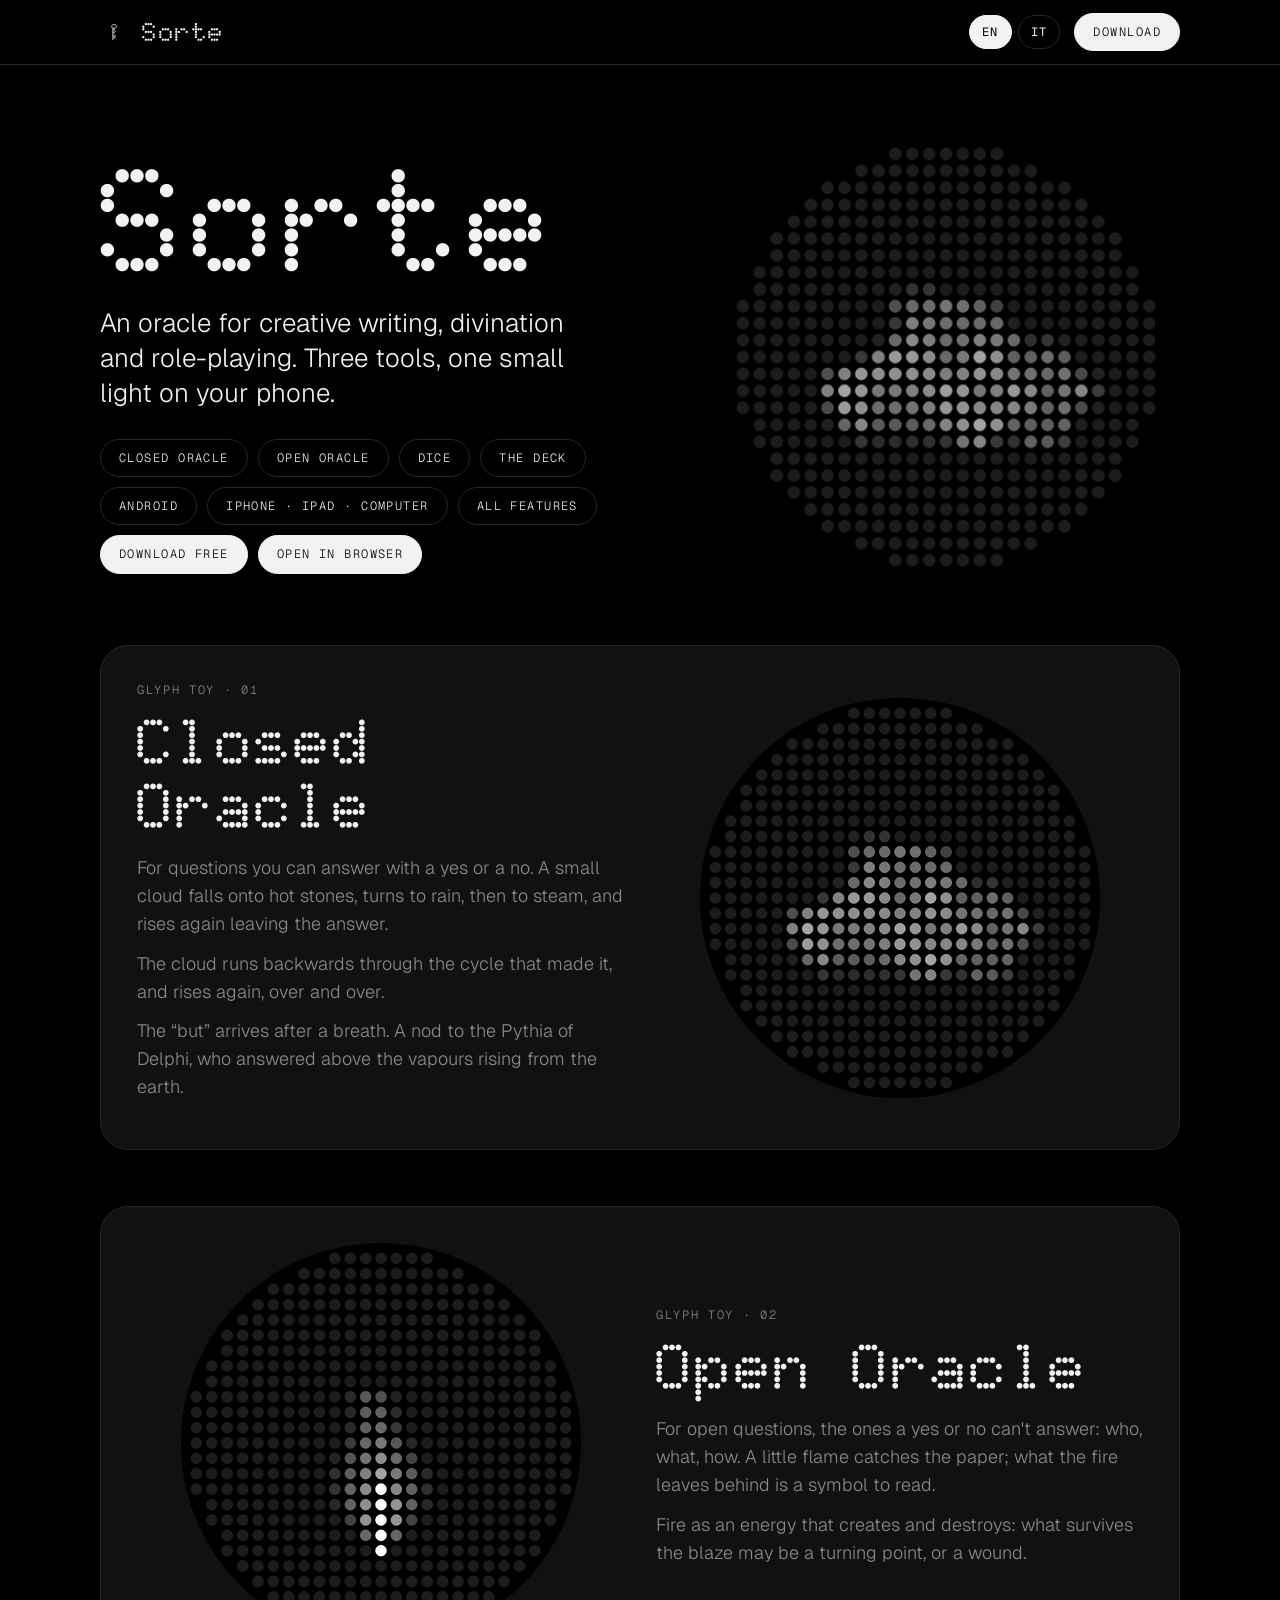
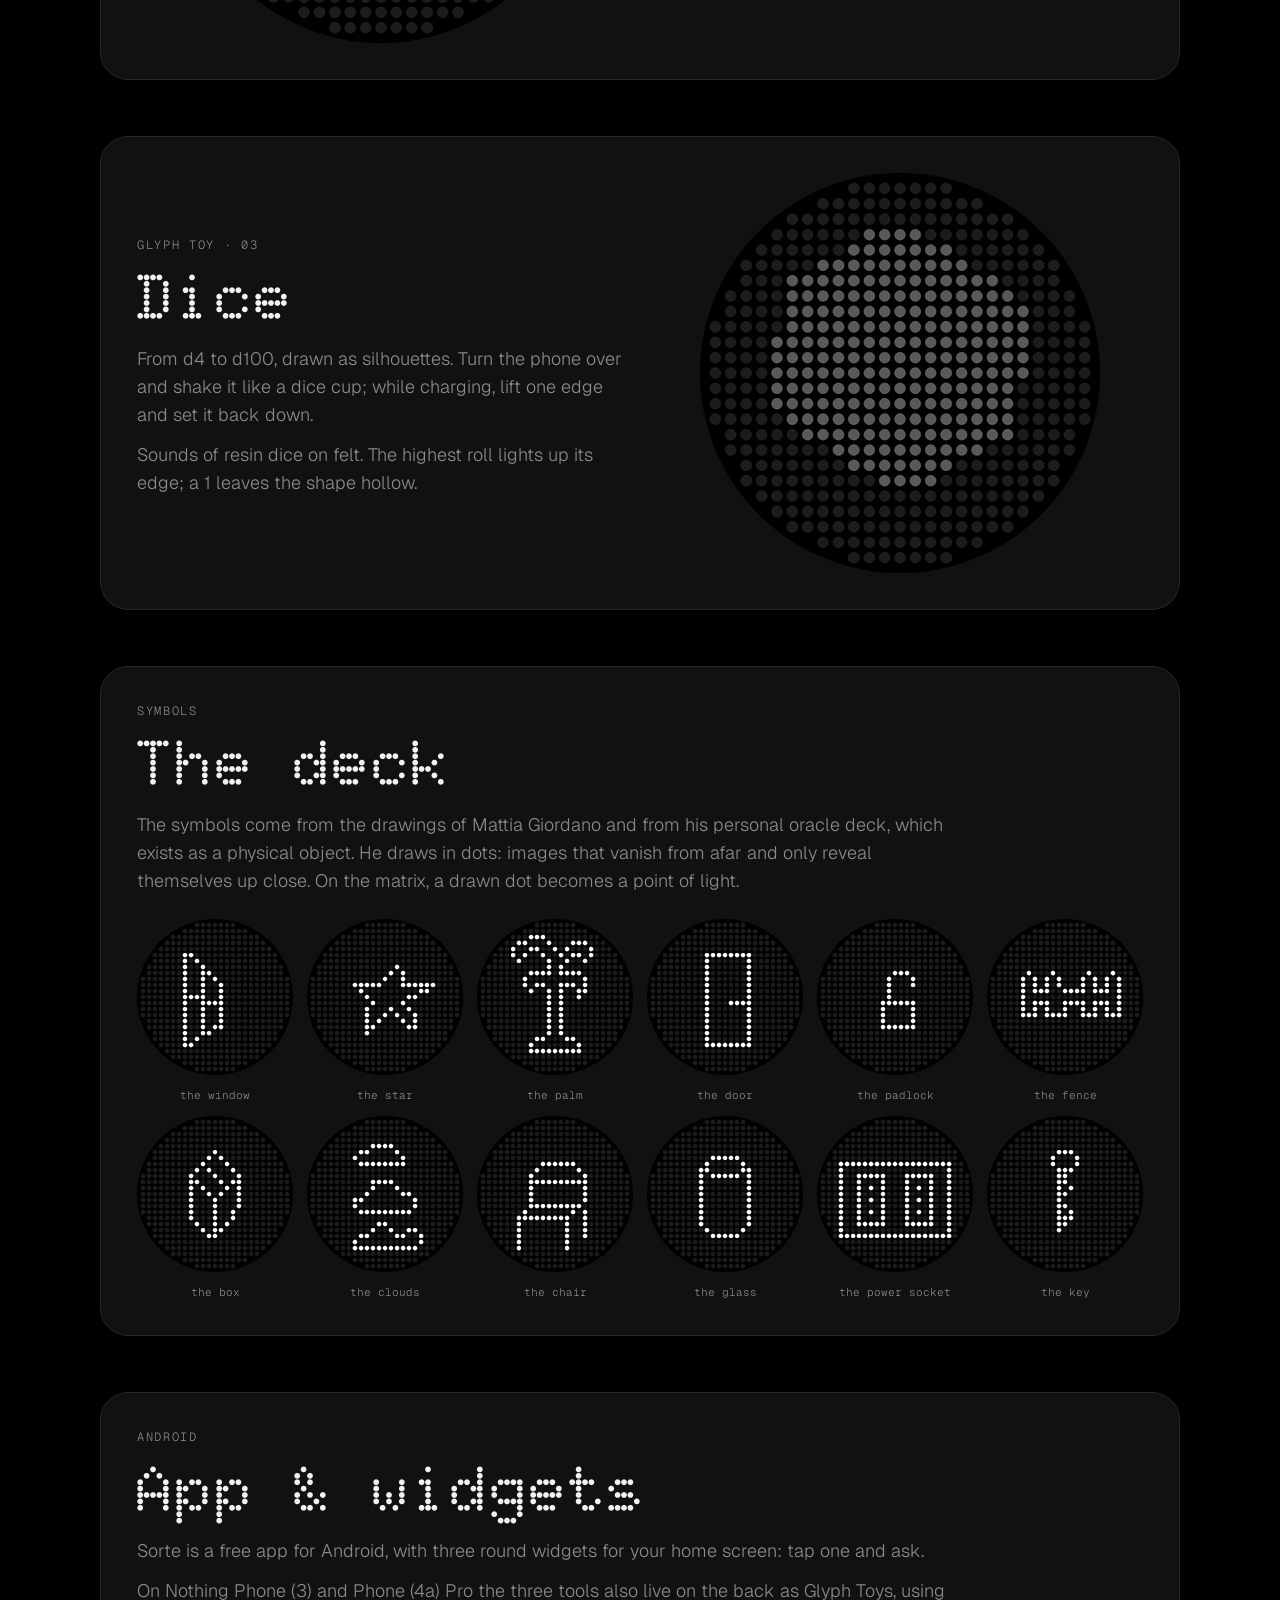
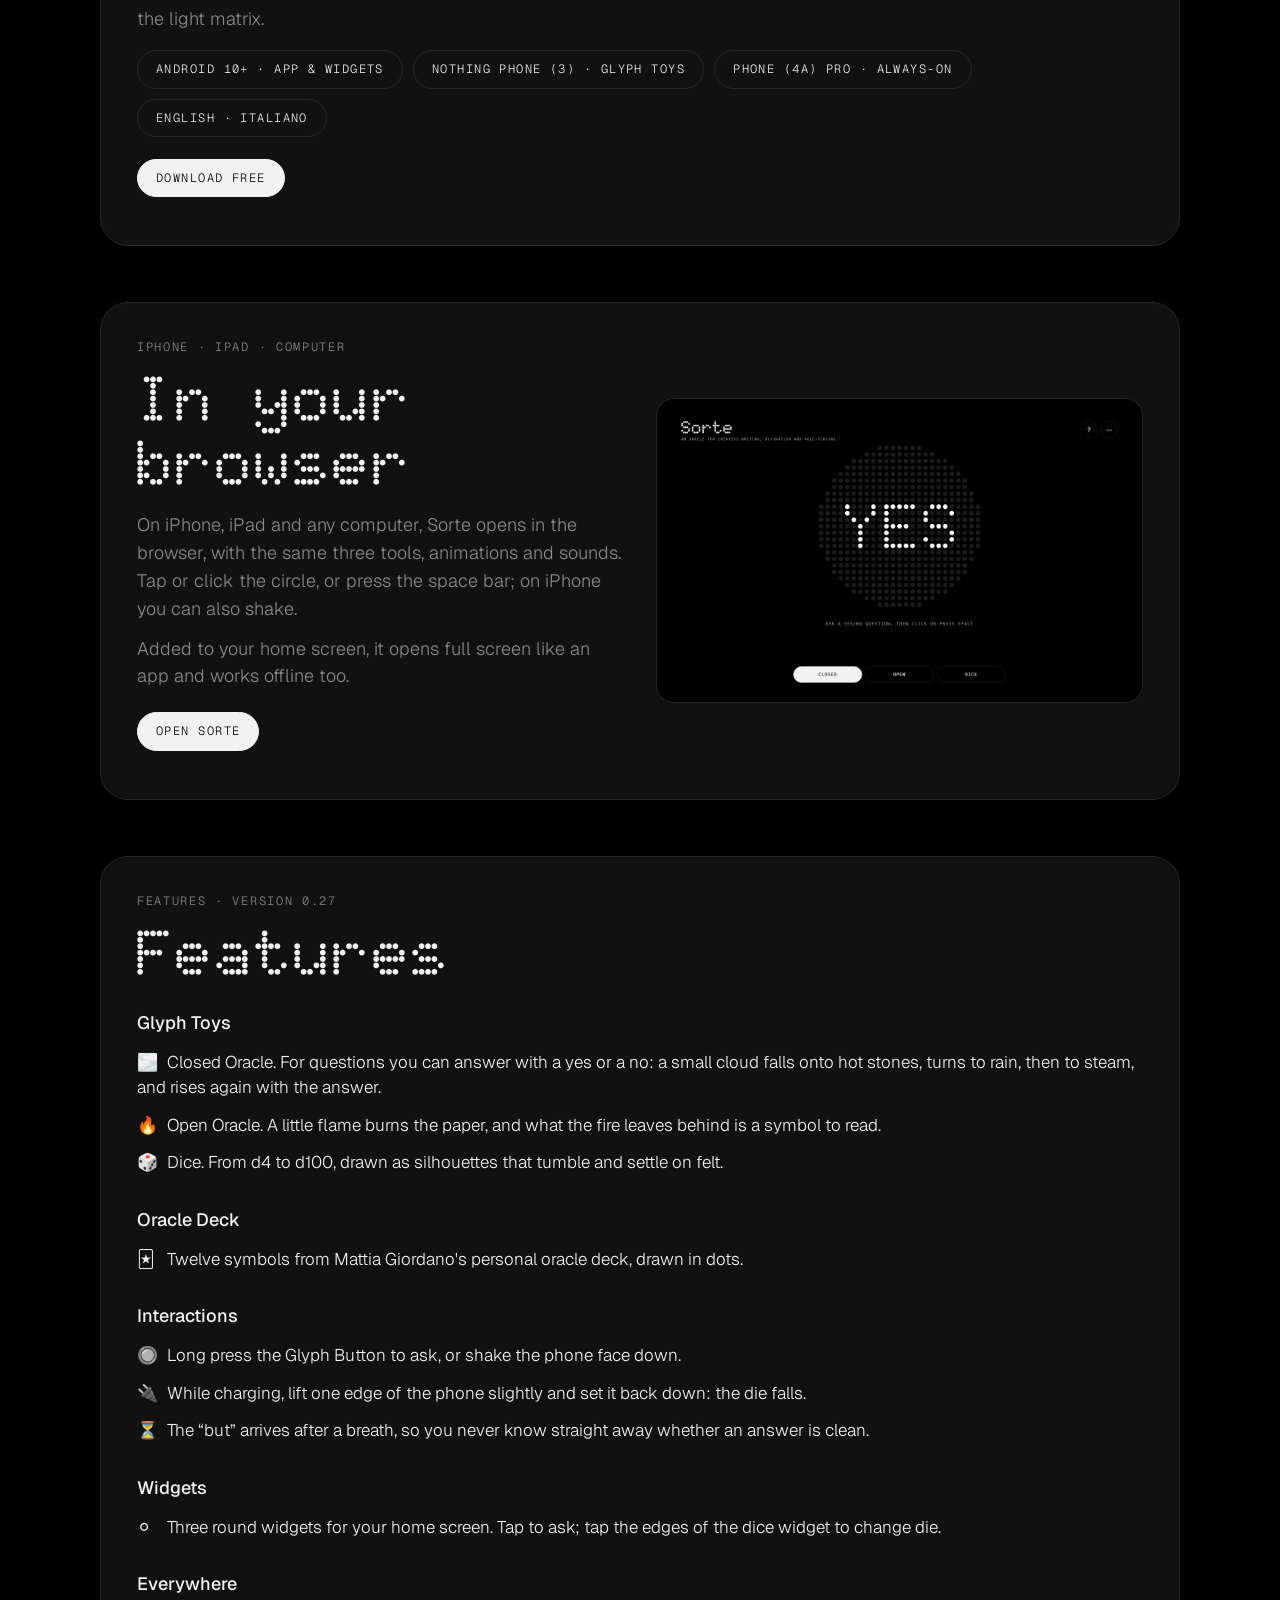
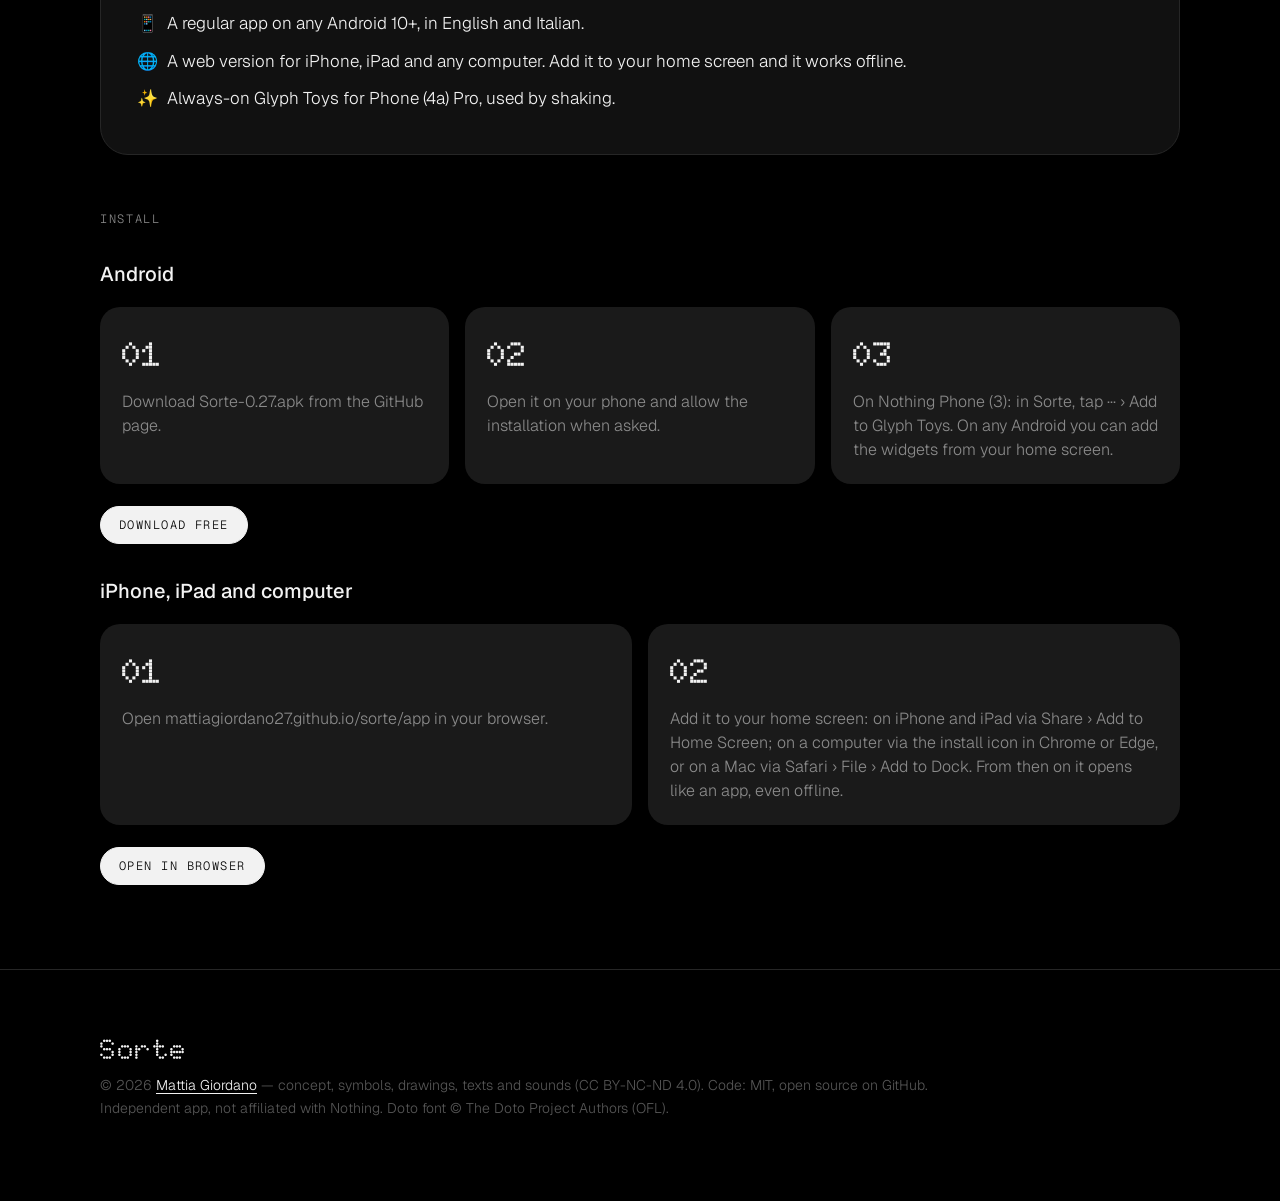
==== docs/index.html @ 6ab5060b "Landing senza titoletto di versione; link Instagram in fondo al README" ====
<!doctype html>
<html lang="en">
<head>
<meta charset="utf-8">
<meta name="viewport" content="width=device-width,initial-scale=1">
<title>Sorte — an oracle for creative writing, divination and role-playing</title>
<meta name="description" content="A closed oracle made of steam, an open oracle made of fire, and dice. Glyph Toys for Nothing Phone (3), an app for Android, and a web version for iPhone, iPad and any computer. By Mattia Giordano.">
<meta property="og:title" content="Sorte">
<meta property="og:description" content="An oracle for creative writing, divination and role-playing.">
<meta property="og:image" content="https://mattiagiordano27.github.io/sorte/media/og.png">
<meta property="og:image:width" content="1024">
<meta property="og:image:height" content="500">
<meta property="og:image:alt" content="Sorte, a dotted key: an oracle for creative writing, divination and role-playing">
<meta property="og:site_name" content="Sorte">
<meta property="og:url" content="https://mattiagiordano27.github.io/sorte/">
<meta property="og:type" content="website">
<meta name="twitter:card" content="summary_large_image">
<meta name="twitter:title" content="Sorte">
<meta name="twitter:description" content="An oracle for creative writing, divination and role-playing. Nothing Phone (3), Android, and the web.">
<meta name="twitter:image" content="https://mattiagiordano27.github.io/sorte/media/og.png">
<link rel="canonical" href="https://mattiagiordano27.github.io/sorte/">
<meta name="author" content="Mattia Giordano">
<meta name="keywords" content="Sorte, oracle, Nothing Phone 3, Glyph Toys, Glyph Matrix, divination, creative writing, solo role-playing, TTRPG, dice, web app, iPhone, Mattia Giordano, oracolo">
<link rel="icon" href="media/icon.png">
<script type="application/ld+json">{"@context": "https://schema.org", "@type": "SoftwareApplication", "name": "Sorte", "url": "https://mattiagiordano27.github.io/sorte/", "description": "An oracle for creative writing, divination and role-playing. Glyph Toys for Nothing Phone (3), an app for Android, and a web version for iPhone, iPad and any computer.", "applicationCategory": "GameApplication", "operatingSystem": "Android 10+, web browser", "inLanguage": ["en", "it"], "isAccessibleForFree": true, "offers": {"@type": "Offer", "price": "0", "priceCurrency": "EUR"}, "author": {"@type": "Person", "name": "Mattia Giordano"}, "image": "https://mattiagiordano27.github.io/sorte/media/og.png", "softwareVersion": "0.27", "downloadUrl": "https://github.com/mattiagiordano27/sorte/releases/latest", "installUrl": "https://mattiagiordano27.github.io/sorte/app/", "license": "https://opensource.org/licenses/MIT", "sameAs": ["https://github.com/mattiagiordano27/sorte", "https://mattiagiordano27.github.io/sorte/app/"]}</script>
<link rel="preconnect" href="https://fonts.googleapis.com">
<link rel="preconnect" href="https://fonts.gstatic.com" crossorigin>
<link href="https://fonts.googleapis.com/css2?family=Doto:ROND,wght@100,900&family=Geist:wght@300;400;500&family=Geist+Mono:wght@400&display=swap" rel="stylesheet">
<style>
  :root{
    --bg:#000; --card:#111; --card-2:#1a1a1a; --line:#262626;
    --text:#f2f2f2; --muted:#8a8a8a; --dim:#555;
    --radius:28px;
  }
  *{box-sizing:border-box}
  html{scroll-behavior:smooth}
  body{margin:0;background:var(--bg);color:var(--text);font-family:"Geist",system-ui,sans-serif;font-weight:300;
       -webkit-font-smoothing:antialiased}
  a{color:inherit}
  .wrap{max-width:1120px;margin:0 auto;padding:0 20px}
  .dot{font-family:"Doto",monospace;font-weight:900;font-variation-settings:"ROND" 100;letter-spacing:.02em}
  .mono{font-family:"Geist Mono",ui-monospace,monospace;font-size:12px;letter-spacing:.14em;text-transform:uppercase;color:var(--muted)}

  /* barra in alto */
  header{position:sticky;top:0;z-index:10;background:rgba(0,0,0,.82);backdrop-filter:blur(14px);border-bottom:1px solid var(--line)}
  header .wrap{display:flex;align-items:center;gap:14px;height:64px}
  header img{width:28px;height:28px;border-radius:50%}
  header .brand{font-size:26px;flex:1}
  .pill{display:inline-flex;align-items:center;gap:8px;border:1px solid var(--line);border-radius:999px;padding:10px 18px;max-width:100%;text-align:left;line-height:1.35;
        font-family:"Geist Mono",monospace;font-size:12px;letter-spacing:.12em;text-transform:uppercase;text-decoration:none;
        color:var(--text);background:transparent;cursor:pointer;white-space:nowrap;transition:border-color .2s,background .2s}
  .pill:hover{border-color:var(--muted)}
  .pill.solid{background:var(--text);color:#000;border-color:var(--text)}
  .lang{display:flex;gap:6px}
  .lang .pill{padding:8px 12px}
  .lang .pill.on{background:var(--text);color:#000;border-color:var(--text)}

  /* apertura */
  .hero{padding:72px 0 40px;display:grid;grid-template-columns:1.1fr .9fr;gap:40px;align-items:center}
  .hero h1{font-size:clamp(72px,13vw,148px);line-height:.9;margin:14px 0 18px}
  .hero p.lead{font-size:clamp(20px,2.4vw,26px);line-height:1.35;color:var(--text);margin:0 0 28px;max-width:30ch}
  .hero .matrix{width:100%;max-width:440px;justify-self:center;border-radius:50%}
  .pills{display:flex;flex-wrap:wrap;gap:10px}

  /* schede delle funzioni */
  section{padding:28px 0}
  .card{background:var(--card);border:1px solid var(--line);border-radius:var(--radius);padding:36px;
        display:grid;grid-template-columns:1fr 1fr;gap:32px;align-items:center}
  .card + .card{margin-top:16px}
  .card h2{font-size:clamp(40px,5.6vw,64px);line-height:1;margin:12px 0 16px}
  .card p{font-size:18px;line-height:1.55;color:var(--muted);margin:0 0 12px;max-width:44ch}
  .card img.shot{width:100%;border-radius:18px;border:1px solid var(--line);justify-self:center}
  .card img.anim{width:100%;max-width:400px;border-radius:50%;justify-self:center}
  .card.flip > :first-child{order:2}

  /* il mazzo */
  .deck{display:grid;grid-template-columns:repeat(6,1fr);gap:14px;margin-top:24px}
  .deck figure{margin:0;text-align:center}
  .deck img{width:100%;border-radius:50%}
  .deck figcaption{font-family:"Geist Mono",monospace;font-size:11px;color:var(--muted);margin-top:8px}

  /* novità */
  .news h3{font-weight:500;font-size:18px;margin:26px 0 10px}
  .news ul{list-style:none;padding:0;margin:0}
  .news li{font-size:17px;line-height:1.5;padding:6px 0;color:var(--text)}
  .news li span{display:inline-block;width:30px}

  /* installazione */
  #install h3.group{font-size:20px;font-weight:500;margin:34px 0 0;color:var(--text)}
  .steps{counter-reset:s;display:grid;grid-template-columns:repeat(3,1fr);gap:16px;margin-top:20px}
  .steps.two{grid-template-columns:repeat(2,1fr)}
  .steps div{background:var(--card-2);border-radius:20px;padding:22px;font-size:16px;line-height:1.5;color:var(--muted)}
  .steps div::before{counter-increment:s;content:counter(s,decimal-leading-zero);display:block;font-family:"Doto",monospace;
                     font-weight:900;font-size:34px;color:var(--text);margin-bottom:10px}

  footer a.ig{color:var(--text);text-decoration:underline;text-underline-offset:3px}
  footer{padding:56px 0 80px;color:var(--dim);font-size:14px;line-height:1.7;border-top:1px solid var(--line);margin-top:40px}

  @media (max-width:820px){
    .hero{grid-template-columns:1fr;padding-top:40px}
    .hero .matrix{max-width:320px;order:-1}
    .card{grid-template-columns:1fr;padding:26px}
    .card.flip > :first-child{order:0}
    .deck{grid-template-columns:repeat(3,1fr)}
    .steps,.steps.two{grid-template-columns:1fr}
    header .dl{display:none}
    .pill{letter-spacing:.06em;padding:10px 14px}
  }
</style>
</head>
<body>

<header>
  <div class="wrap">
    <img src="media/icon.png" alt="">
    <span class="brand dot">Sorte</span>
    <div class="lang"><button class="pill on" data-lang="en">EN</button><button class="pill" data-lang="it">IT</button></div>
    <a class="pill solid dl" href="https://github.com/mattiagiordano27/sorte/releases/latest" data-en="Download" data-it="Scarica">Download</a>
  </div>
</header>

<main class="wrap">

  <div class="hero">
    <div>
      <h1 class="dot">Sorte</h1>
      <p class="lead" data-en="An oracle for creative writing, divination and role-playing. Three tools, one small light on your phone."
         data-it="Un oracolo per scrittura creativa, divinazione e gioco di ruolo. Tre strumenti, una piccola luce sul telefono.">
        An oracle for creative writing, divination and role-playing. Three tools, one small light on your phone.</p>
      <div class="pills">
        <a class="pill" href="#closed" data-en="Closed Oracle" data-it="Oracolo chiuso">Closed Oracle</a>
        <a class="pill" href="#open" data-en="Open Oracle" data-it="Oracolo aperto">Open Oracle</a>
        <a class="pill" href="#dice" data-en="Dice" data-it="Dadi">Dice</a>
        <a class="pill" href="#deck" data-en="The deck" data-it="Il mazzo">The deck</a>
        <a class="pill" href="#widgets" data-en="Android" data-it="Android">Android</a>
        <a class="pill" href="#web" data-en="iPhone · iPad · computer" data-it="iPhone · iPad · computer">iPhone · iPad · computer</a>
        <a class="pill" href="#features" data-en="All features" data-it="Tutte le funzioni">All features</a>
        <a class="pill solid" href="https://github.com/mattiagiordano27/sorte/releases/latest" data-en="Download free" data-it="Scarica gratis">Download free</a>
        <a class="pill solid" href="https://mattiagiordano27.github.io/sorte/app/" data-en="Open in browser" data-it="Apri nel browser">Open in browser</a>
      </div>
    </div>
    <img class="matrix" src="media/closed_en.gif?v=2" data-gif="closed" alt="The Closed Oracle on the Glyph Matrix">
  </div>

  <section id="closed">
    <div class="card">
      <div>
        <div class="mono">Glyph Toy · 01</div>
        <h2 class="dot" data-en="Closed Oracle" data-it="Oracolo chiuso">Closed Oracle</h2>
        <p data-en="For questions you can answer with a yes or a no. A small cloud falls onto hot stones, turns to rain, then to steam, and rises again leaving the answer."
           data-it="Per le domande a cui si risponde sì o no. Una piccola nuvola cade sulle pietre calde, si fa pioggia, poi vapore, e risale lasciando la risposta.">
          For questions you can answer with a yes or a no. A small cloud falls onto hot stones, turns to rain, then to steam, and rises again leaving the answer.</p>
        <p data-en="The cloud runs backwards through the cycle that made it, and rises again, over and over."
           data-it="La nuvola ripercorre al contrario il ciclo che l'ha formata, e torna a salire, ciclicamente.">
          The cloud runs backwards through the cycle that made it, and rises again, over and over.</p>
        <p data-en="The “but” arrives after a breath. A nod to the Pythia of Delphi, who answered above the vapours rising from the earth."
           data-it="Il «ma» arriva dopo un respiro. Un omaggio alla Pizia di Delfi, che rispondeva sopra i vapori che salivano dalla terra.">
          The “but” arrives after a breath. A nod to the Pythia of Delphi, who answered above the vapours rising from the earth.</p>
      </div>
      <img class="anim" src="media/closed_en.gif?v=2" data-gif="closed" alt="">
    </div>
  </section>

  <section id="open">
    <div class="card flip">
      <div>
        <div class="mono">Glyph Toy · 02</div>
        <h2 class="dot" data-en="Open Oracle" data-it="Oracolo aperto">Open Oracle</h2>
        <p data-en="For open questions, the ones a yes or no can't answer: who, what, how. A little flame catches the paper; what the fire leaves behind is a symbol to read."
           data-it="Per le domande aperte, quelle a cui non basta un sì o un no: chi, cosa, come. Una fiammella brucia la carta; quello che il fuoco lascia è un simbolo da leggere.">
          For open questions, the ones a yes or no can't answer: who, what, how. A little flame catches the paper; what the fire leaves behind is a symbol to read.</p>
        <p data-en="Fire as an energy that creates and destroys: what survives the blaze may be a turning point, or a wound."
           data-it="Il fuoco come energia che genera e distrugge: quello che resta dopo l'incendio può essere una svolta, o una ferita.">
          Fire as an energy that creates and destroys: what survives the blaze may be a turning point, or a wound.</p>
      </div>
      <img class="anim" src="media/open.gif?v=2" alt="">
    </div>
  </section>

  <section id="dice">
    <div class="card">
      <div>
        <div class="mono">Glyph Toy · 03</div>
        <h2 class="dot" data-en="Dice" data-it="Dadi">Dice</h2>
        <p data-en="From d4 to d100, drawn as silhouettes. Turn the phone over and shake it like a dice cup; while charging, lift one edge and set it back down."
           data-it="Dal d4 al d100, disegnati come sagome. Capovolgi il telefono e scuotilo come un bicchiere di dadi; in carica, sollevane un lato e riappoggialo.">
          From d4 to d100, drawn as silhouettes. Turn the phone over and shake it like a dice cup; while charging, lift one edge and set it back down.</p>
        <p data-en="Sounds of resin dice on felt. The highest roll lights up its edge; a 1 leaves the shape hollow."
           data-it="Il suono di dadi di resina sul feltro. Il massimo accende il contorno; l'1 lascia la sagoma vuota.">
          Sounds of resin dice on felt. The highest roll lights up its edge; a 1 leaves the shape hollow.</p>
      </div>
      <img class="anim" src="media/dice.gif?v=2" alt="">
    </div>
  </section>

  <section id="deck">
    <div class="card" style="display:block">
      <div class="mono" data-en="Symbols" data-it="Simboli">Symbols</div>
      <h2 class="dot" data-en="The deck" data-it="Il mazzo">The deck</h2>
      <p style="max-width:68ch" data-en="The symbols come from the drawings of Mattia Giordano and from his personal oracle deck, which exists as a physical object. He draws in dots: images that vanish from afar and only reveal themselves up close. On the matrix, a drawn dot becomes a point of light."
         data-it="I simboli vengono dai disegni di Mattia Giordano e dal suo mazzo oracolare personale, che esiste come oggetto fisico. Disegna a puntini: immagini che da lontano scompaiono e si rivelano solo da vicino. Sulla matrice, un punto disegnato diventa un punto acceso.">
        The symbols come from the drawings of Mattia Giordano and from his personal oracle deck, which exists as a physical object. He draws in dots: images that vanish from afar and only reveal themselves up close. On the matrix, a drawn dot becomes a point of light.</p>
      <div class="deck" id="deckgrid"></div>
    </div>
  </section>

  <section id="widgets">
    <div class="card" style="display:block">
      <div class="mono" data-en="Android" data-it="Android">Android</div>
      <h2 class="dot" data-en="App & widgets" data-it="App e widget">App &amp; widgets</h2>
      <p style="max-width:68ch" data-en="Sorte is a free app for Android, with three round widgets for your home screen: tap one and ask."
         data-it="Sorte è un'app gratuita per Android, con tre widget tondi per la schermata Home: ne tocchi uno e chiedi.">
        Sorte is a free app for Android, with three round widgets for your home screen: tap one and ask.</p>
      <p style="max-width:68ch" data-en="On Nothing Phone (3) and Phone (4a) Pro the three tools also live on the back as Glyph Toys, using the light matrix."
         data-it="Su Nothing Phone (3) e Phone (4a) Pro i tre strumenti vivono anche sul retro come Glyph Toys, sfruttando la matrice luminosa.">
        On Nothing Phone (3) and Phone (4a) Pro the three tools also live on the back as Glyph Toys, using the light matrix.</p>
      <div class="pills" style="margin-top:18px">
        <span class="pill" data-en="Android 10+ · app &amp; widgets" data-it="Android 10+ · app e widget">Android 10+ · app &amp; widgets</span>
        <span class="pill" data-en="Nothing Phone (3) · Glyph Toys" data-it="Nothing Phone (3) · Glyph Toys">Nothing Phone (3) · Glyph Toys</span>
        <span class="pill" data-en="Phone (4a) Pro · always-on" data-it="Phone (4a) Pro · always-on">Phone (4a) Pro · always-on</span>
        <span class="pill" data-en="English · Italiano" data-it="Italiano · English">English · Italiano</span>
      </div>
      <p style="margin-top:22px"><a class="pill solid" href="https://github.com/mattiagiordano27/sorte/releases/latest" data-en="Download free" data-it="Scarica gratis">Download free</a></p>
    </div>
  </section>

  <section id="web">
    <div class="card">
      <div>
        <div class="mono" data-en="iPhone · iPad · computer" data-it="iPhone · iPad · computer">iPhone · iPad · computer</div>
        <h2 class="dot" data-en="In your browser" data-it="Nel browser">In your browser</h2>
        <p data-en="On iPhone, iPad and any computer, Sorte opens in the browser, with the same three tools, animations and sounds. Tap or click the circle, or press the space bar; on iPhone you can also shake."
           data-it="Su iPhone, iPad e qualsiasi computer Sorte si apre nel browser, con gli stessi tre strumenti, le stesse animazioni e gli stessi suoni. Tocca o clicca il tondo, oppure premi la barra spaziatrice; su iPhone puoi anche scuotere.">
          On iPhone, iPad and any computer, Sorte opens in the browser, with the same three tools, animations and sounds. Tap or click the circle, or press the space bar; on iPhone you can also shake.</p>
        <p data-en="Added to your home screen, it opens full screen like an app and works offline too."
           data-it="Aggiunta alla schermata Home, si apre a tutto schermo come un'app e funziona anche offline.">
          Added to your home screen, it opens full screen like an app and works offline too.</p>
        <p style="margin-top:22px"><a class="pill solid" href="https://mattiagiordano27.github.io/sorte/app/" data-en="Open Sorte" data-it="Apri Sorte">Open Sorte</a></p>
      </div>
      <img class="shot" src="media/web.png" alt="Sorte in the browser on a computer" loading="lazy">
    </div>
  </section>
  <section class="news" id="features">
    <div class="card" style="display:block">
      <div class="mono" data-en="Features · Version 0.27" data-it="Funzioni · Versione 0.27">Features · Version 0.27</div>
      <h2 class="dot" data-en="Features" data-it="Funzioni">Features</h2>
      <div id="news-en">
        <h3>Glyph Toys</h3>
        <ul>
          <li><span>🌫️</span>Closed Oracle. For questions you can answer with a yes or a no: a small cloud falls onto hot stones, turns to rain, then to steam, and rises again with the answer.</li>
          <li><span>🔥</span>Open Oracle. A little flame burns the paper, and what the fire leaves behind is a symbol to read.</li>
          <li><span>🎲</span>Dice. From d4 to d100, drawn as silhouettes that tumble and settle on felt.</li>
        </ul>
        <h3>Oracle Deck</h3>
        <ul><li><span>🃏</span>Twelve symbols from Mattia Giordano's personal oracle deck, drawn in dots.</li></ul>
        <h3>Interactions</h3>
        <ul>
          <li><span>🔘</span>Long press the Glyph Button to ask, or shake the phone face down.</li>
          <li><span>🔌</span>While charging, lift one edge of the phone slightly and set it back down: the die falls.</li>
          <li><span>⏳</span>The “but” arrives after a breath, so you never know straight away whether an answer is clean.</li>
        </ul>
        <h3>Widgets</h3>
        <ul><li><span>⚪</span>Three round widgets for your home screen. Tap to ask; tap the edges of the dice widget to change die.</li></ul>
        <h3>Everywhere</h3>
        <ul>
          <li><span>📱</span>A regular app on any Android 10+, in English and Italian.</li>
          <li><span>🌐</span>A web version for iPhone, iPad and any computer. Add it to your home screen and it works offline.</li>
          <li><span>✨</span>Always-on Glyph Toys for Phone (4a) Pro, used by shaking.</li>
        </ul>
      </div>
      <div id="news-it" hidden>
        <h3>Glyph Toy</h3>
        <ul>
          <li><span>🌫️</span>Oracolo chiuso. Per le domande a cui si risponde sì o no: una piccola nuvola cade sulle pietre calde, si fa pioggia, poi vapore, e risale con la risposta.</li>
          <li><span>🔥</span>Oracolo aperto. Una fiammella brucia la carta, e quello che il fuoco lascia è un simbolo da leggere.</li>
          <li><span>🎲</span>Dadi. Dal d4 al d100, disegnati come sagome che rotolano e si posano sul feltro.</li>
        </ul>
        <h3>Il mazzo</h3>
        <ul><li><span>🃏</span>Dodici simboli dal mazzo oracolare personale di Mattia Giordano, disegnati a puntini.</li></ul>
        <h3>Interazioni</h3>
        <ul>
          <li><span>🔘</span>Pressione lunga sul Glyph Button per chiedere, oppure scuoti il telefono a faccia in giù.</li>
          <li><span>🔌</span>In carica, solleva leggermente un lato del telefono e riappoggialo: il dado cade.</li>
          <li><span>⏳</span>Il «ma» arriva dopo un respiro: non sai subito se la risposta è netta.</li>
        </ul>
        <h3>Widget</h3>
        <ul><li><span>⚪</span>Tre widget tondi per la schermata Home. Tocca e chiedi; nel widget dei dadi tocca i bordi per cambiare dado.</li></ul>
        <h3>Ovunque</h3>
        <ul>
          <li><span>📱</span>App per ogni Android 10+, in italiano e in inglese.</li>
          <li><span>🌐</span>Una versione web per iPhone, iPad e qualsiasi computer. Aggiungila alla schermata Home e funziona anche offline.</li>
          <li><span>✨</span>Glyph Toy always-on per Phone (4a) Pro, che si usano scuotendo.</li>
        </ul>
      </div>
    </div>
  </section>

  <section id="install">
    <div class="mono" data-en="Install" data-it="Installa">Install</div>
    <h3 class="group" data-en="Android" data-it="Android">Android</h3>
    <div class="steps">
      <div data-en="Download Sorte-0.27.apk from the GitHub page." data-it="Scarica Sorte-0.27.apk dalla pagina di GitHub.">Download Sorte-0.27.apk from the GitHub page.</div>
      <div data-en="Open it on your phone and allow the installation when asked." data-it="Aprilo sul telefono e consenti l'installazione quando te lo chiede.">Open it on your phone and allow the installation when asked.</div>
      <div data-en="On Nothing Phone (3): in Sorte, tap ··· › Add to Glyph Toys. On any Android you can add the widgets from your home screen." data-it="Su Nothing Phone (3): in Sorte tocca ··· › Aggiungi ai Glyph Toys. Su ogni Android puoi aggiungere i widget dalla schermata Home.">On Nothing Phone (3): in Sorte, tap ··· › Add to Glyph Toys. On any Android you can add the widgets from your home screen.</div>
    </div>
    <p style="margin-top:22px"><a class="pill solid" href="https://github.com/mattiagiordano27/sorte/releases/latest" data-en="Download free" data-it="Scarica gratis">Download free</a></p>
    <h3 class="group" data-en="iPhone, iPad and computer" data-it="iPhone, iPad e computer">iPhone, iPad and computer</h3>
    <div class="steps two">
      <div data-en="Open mattiagiordano27.github.io/sorte/app in your browser." data-it="Apri mattiagiordano27.github.io/sorte/app nel browser.">Open mattiagiordano27.github.io/sorte/app in your browser.</div>
      <div data-en="Add it to your home screen: on iPhone and iPad via Share › Add to Home Screen; on a computer via the install icon in Chrome or Edge, or on a Mac via Safari › File › Add to Dock. From then on it opens like an app, even offline." data-it="Aggiungila alla schermata Home: su iPhone e iPad da Condividi › Aggiungi alla schermata Home; sul computer dall'icona di installazione di Chrome o Edge, o su Mac da Safari › File › Aggiungi al Dock. Da lì si apre come un'app, anche offline.">Add it to your home screen: on iPhone and iPad via Share › Add to Home Screen; on a computer via the install icon in Chrome or Edge, or on a Mac via Safari › File › Add to Dock. From then on it opens like an app, even offline.</div>
    </div>
    <p style="margin-top:22px"><a class="pill solid" href="https://mattiagiordano27.github.io/sorte/app/" data-en="Open in browser" data-it="Apri nel browser">Open in browser</a></p>
  </section>

</main>

<footer>
  <div class="wrap">
    <div class="dot" style="font-size:28px;color:var(--text)">Sorte</div>
    <div>© 2026 <a class="ig" href="https://www.instagram.com/mattiogiordana/" target="_blank" rel="noopener">Mattia Giordano</a>
      <span data-en="— concept, symbols, drawings, texts and sounds (CC BY-NC-ND 4.0). Code: MIT, open source on GitHub."
            data-it="— ideazione, simboli, disegni, testi e suoni (CC BY-NC-ND 4.0). Codice: MIT, open source su GitHub.">— concept, symbols, drawings, texts and sounds (CC BY-NC-ND 4.0). Code: MIT, open source on GitHub.</span></div>
    <div data-en="Independent app, not affiliated with Nothing. Doto font © The Doto Project Authors (OFL)."
         data-it="App indipendente, non affiliata a Nothing. Font Doto © The Doto Project Authors (OFL).">
      Independent app, not affiliated with Nothing. Doto font © The Doto Project Authors (OFL).</div>
  </div>
</footer>

<script>
  // il mazzo: dodici carte
  const SYM=[["finestra","the window","la finestra"],["stella","the star","la stella"],["palma","the palm","la palma"],
    ["porta","the door","la porta"],["lucchetto","the padlock","il lucchetto"],["recinto","the fence","il recinto"],
    ["scatola","the box","la scatola"],["nuvole","the clouds","le nuvole"],["sedia","the chair","la sedia"],
    ["bicchiere","the glass","il bicchiere"],["presa_elettrica","the power socket","la presa elettrica"],["chiave","the key","la chiave"]];
  const grid=document.getElementById('deckgrid');
  SYM.forEach(([f,en,it])=>{ const fig=document.createElement('figure');
    fig.innerHTML=`<img src="media/sym_${f}.png?v=2" alt="${en}" loading="lazy"><figcaption data-en="${en}" data-it="${it}">${en}</figcaption>`;
    grid.appendChild(fig); });

  // lingua: inglese di serie, italiano col pulsante IT (ricordato su questo browser)
  function setLang(l){
    document.documentElement.lang=l;
    document.querySelectorAll('[data-en]').forEach(e=>{ e.textContent=e.dataset[l]; });
    document.querySelectorAll('[data-lang]').forEach(b=>b.classList.toggle('on',b.dataset.lang===l));
    document.getElementById('news-en').hidden=l!=='en'; document.getElementById('news-it').hidden=l!=='it';
    // le risposte sulla matrice nella lingua della pagina
    document.querySelectorAll('[data-gif]').forEach(i=>{ i.src='media/'+i.dataset.gif+'_'+l+'.gif?v=2'; });
    try{ localStorage.setItem('sorte-lang',l); }catch(e){}
  }
  document.querySelectorAll('[data-lang]').forEach(b=>b.onclick=()=>setLang(b.dataset.lang));
  let saved=null; try{ saved=localStorage.getItem('sorte-lang'); }catch(e){}
  setLang(saved || 'en');                       // inglese di serie
</script>
</body>
</html>
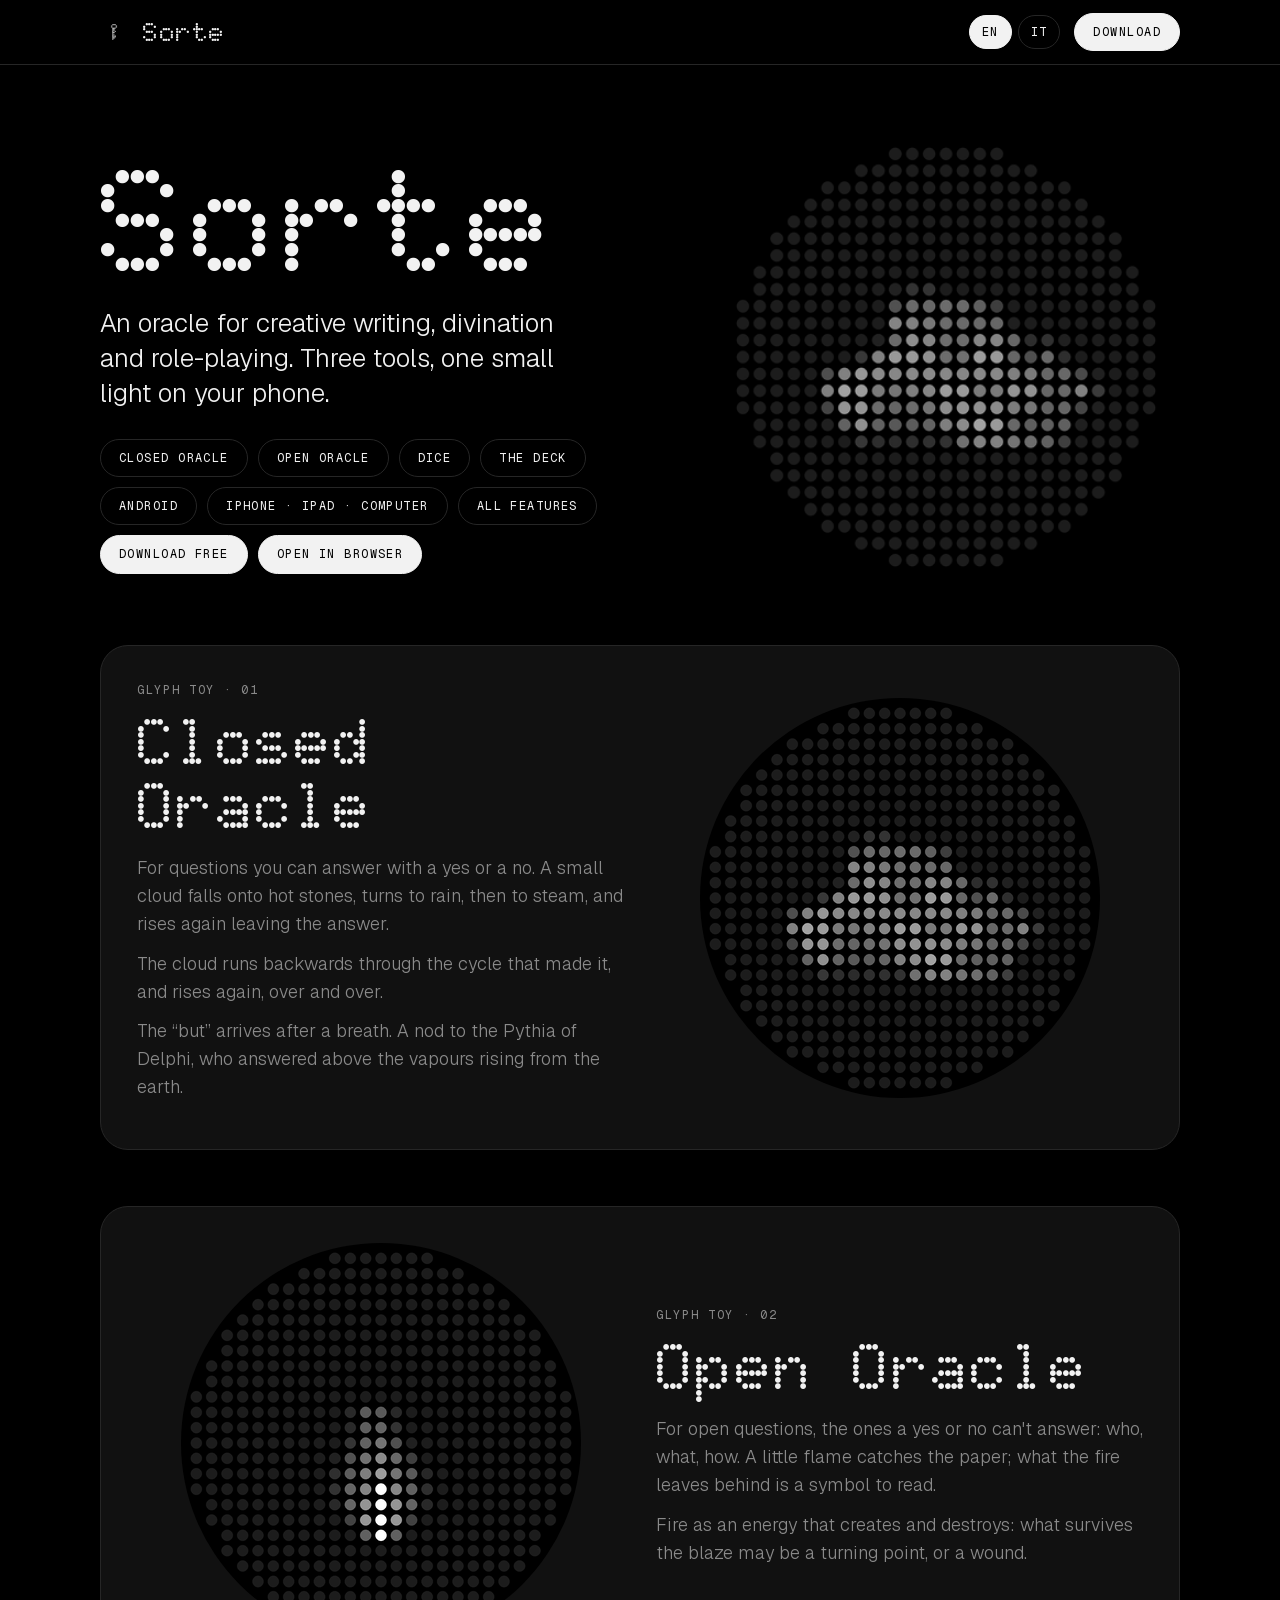
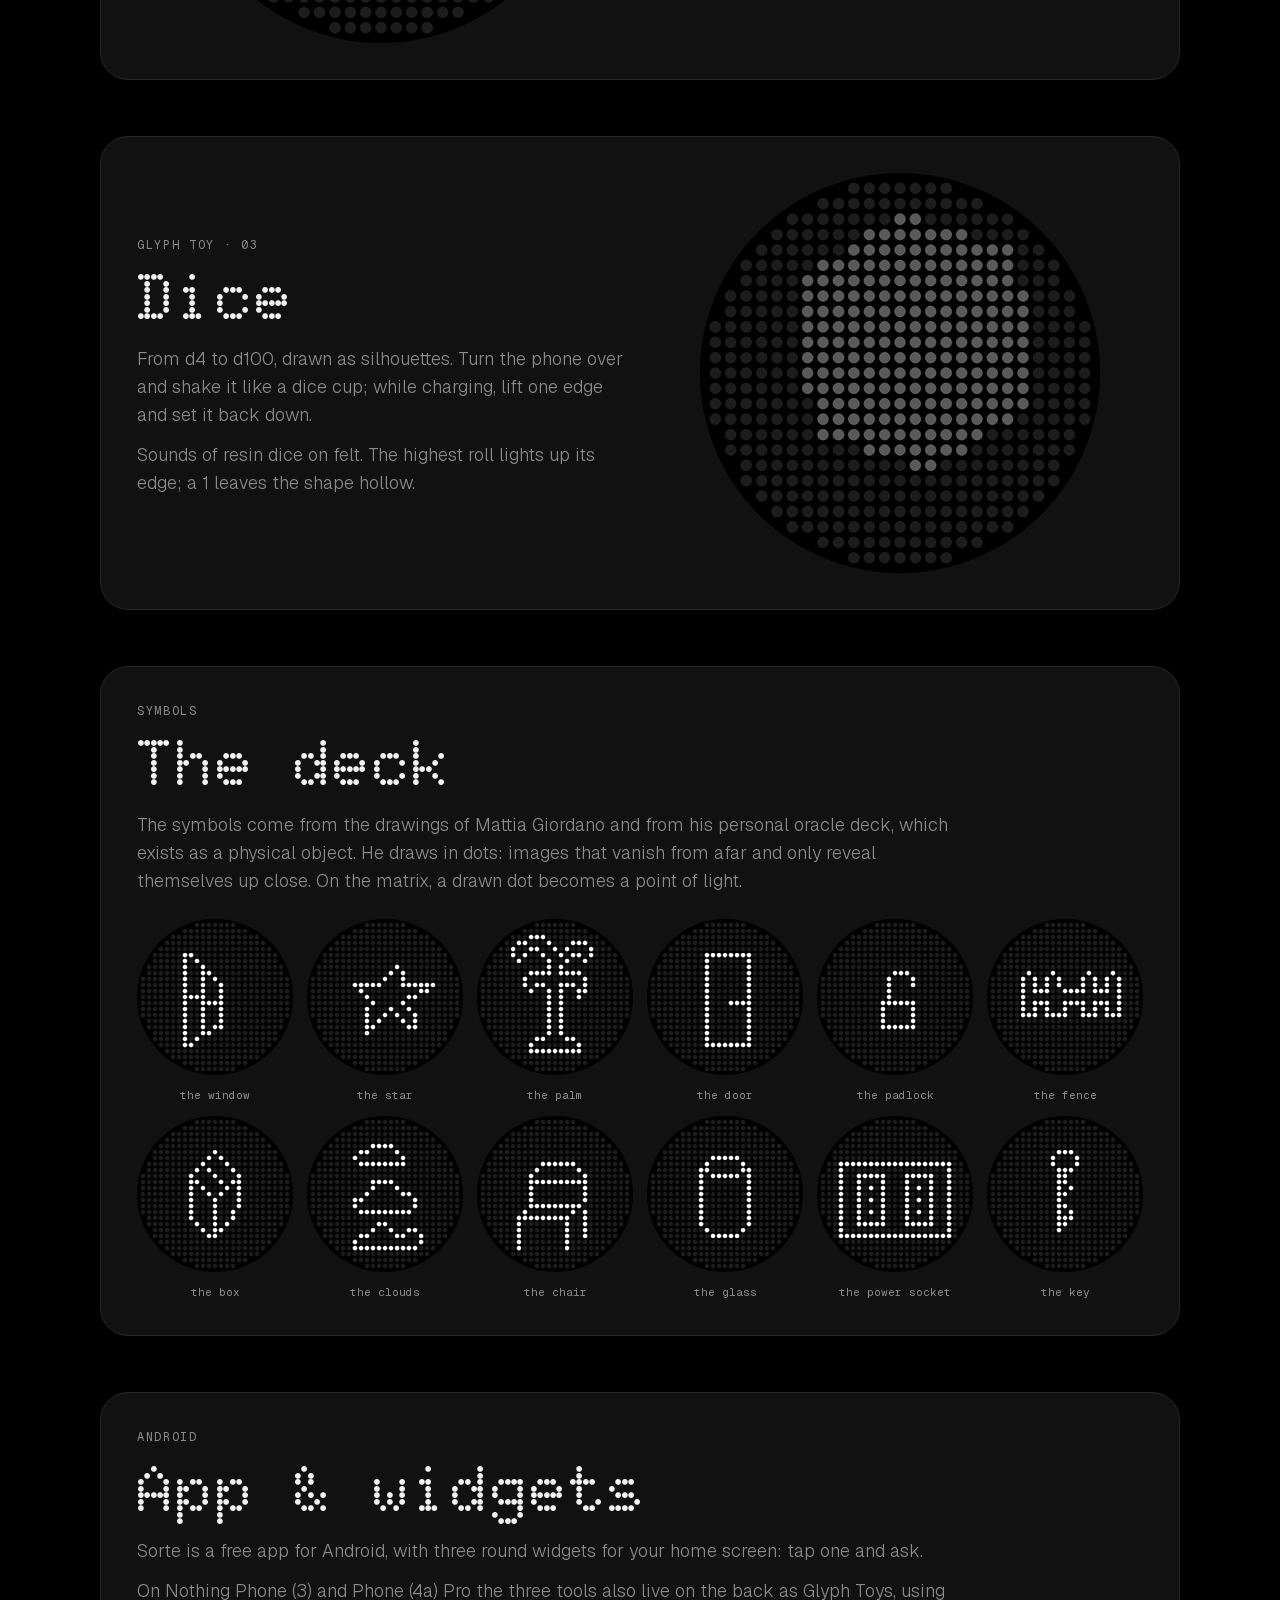
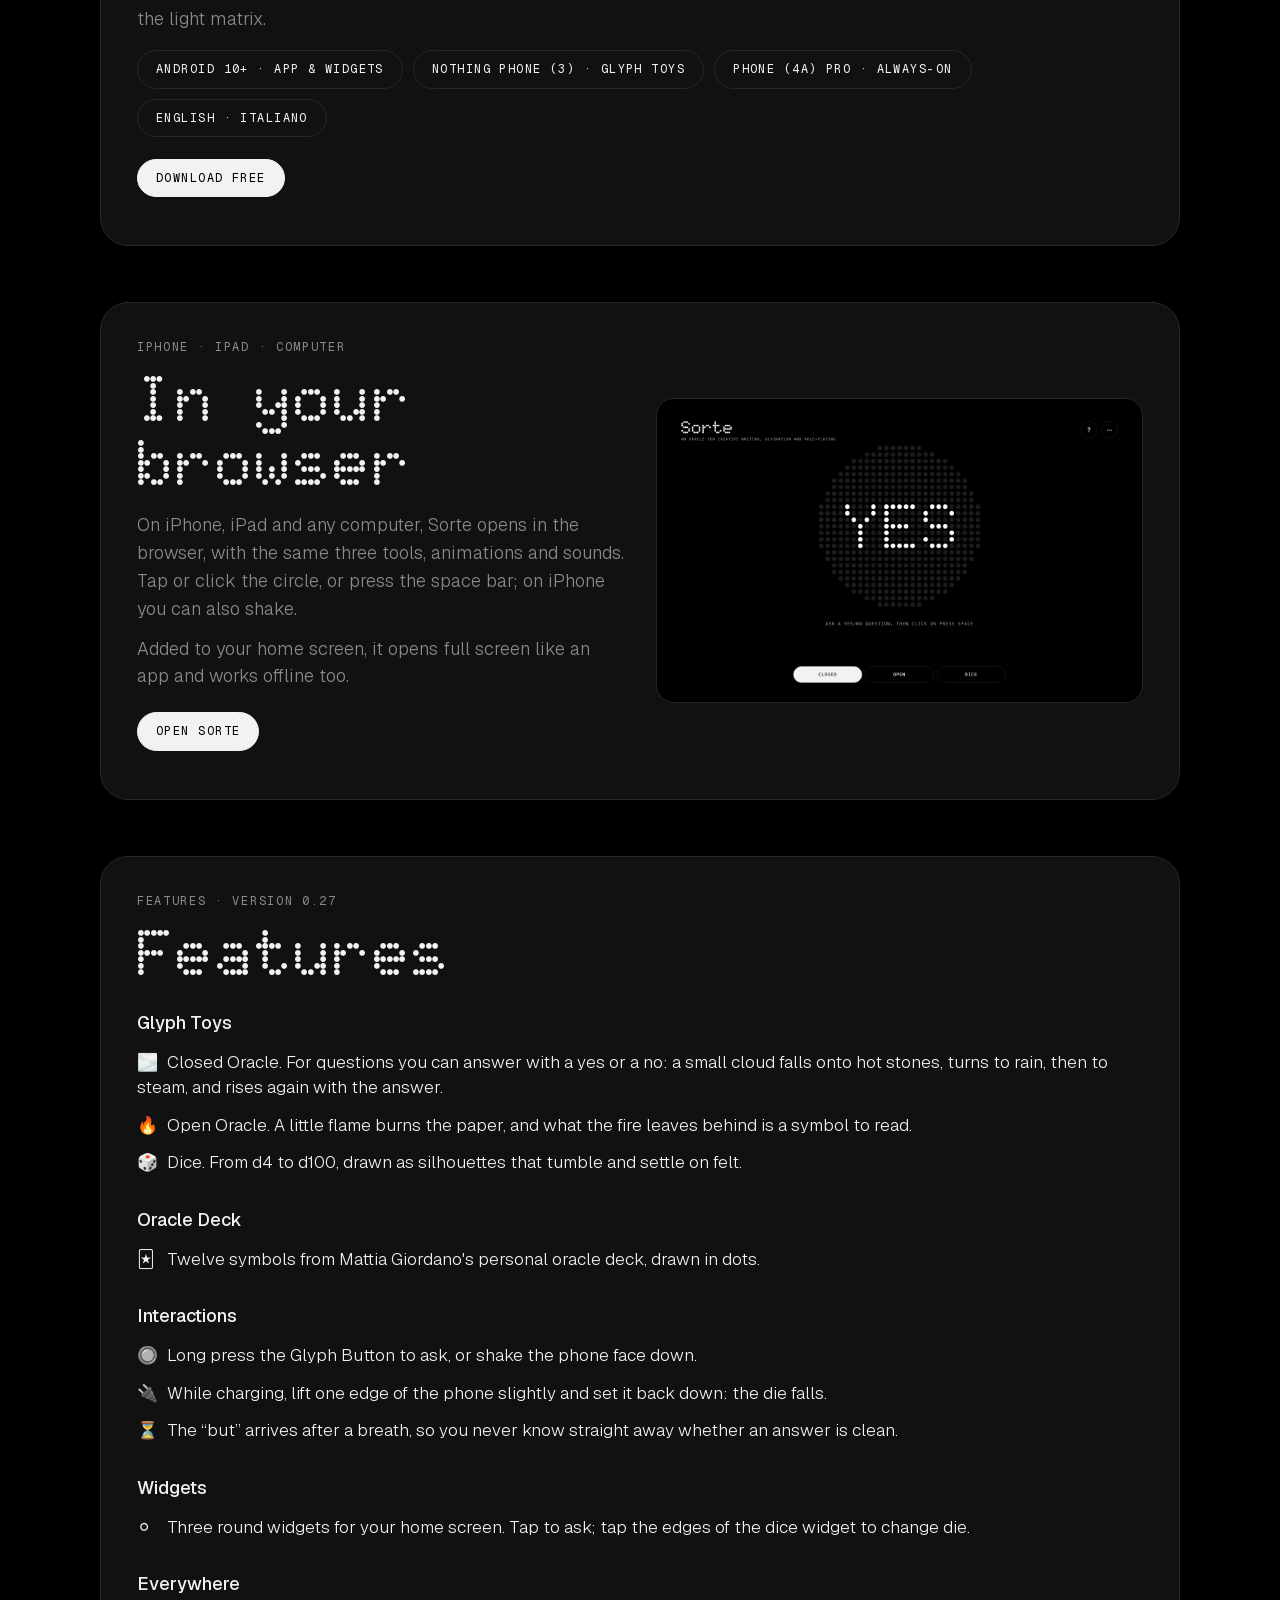
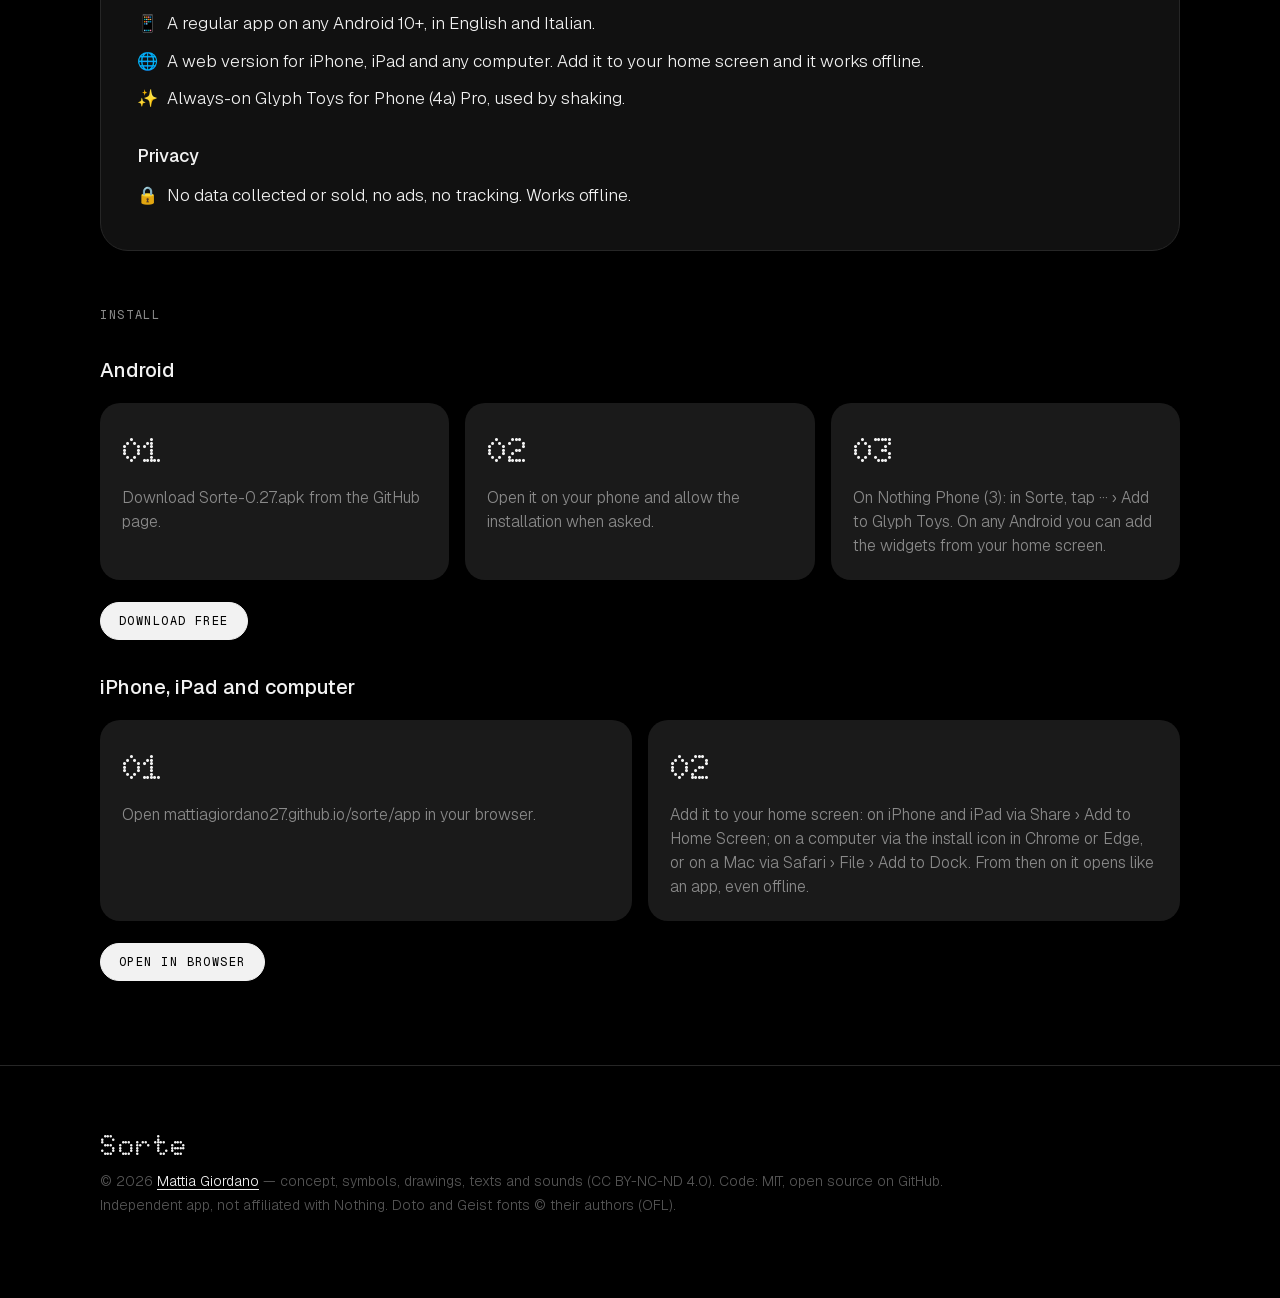
==== commit 71621693: "Privacy: testi in app, web, landing e README; caratteri della landing ospitati nel sito; avviso di a" ====
--- a/docs/index.html
+++ b/docs/index.html
@@ -23,9 +23,7 @@
 <meta name="keywords" content="Sorte, oracle, Nothing Phone 3, Glyph Toys, Glyph Matrix, divination, creative writing, solo role-playing, TTRPG, dice, web app, iPhone, Mattia Giordano, oracolo">
 <link rel="icon" href="media/icon.png">
 <script type="application/ld+json">{"@context": "https://schema.org", "@type": "SoftwareApplication", "name": "Sorte", "url": "https://mattiagiordano27.github.io/sorte/", "description": "An oracle for creative writing, divination and role-playing. Glyph Toys for Nothing Phone (3), an app for Android, and a web version for iPhone, iPad and any computer.", "applicationCategory": "GameApplication", "operatingSystem": "Android 10+, web browser", "inLanguage": ["en", "it"], "isAccessibleForFree": true, "offers": {"@type": "Offer", "price": "0", "priceCurrency": "EUR"}, "author": {"@type": "Person", "name": "Mattia Giordano"}, "image": "https://mattiagiordano27.github.io/sorte/media/og.png", "softwareVersion": "0.27", "downloadUrl": "https://github.com/mattiagiordano27/sorte/releases/latest", "installUrl": "https://mattiagiordano27.github.io/sorte/app/", "license": "https://opensource.org/licenses/MIT", "sameAs": ["https://github.com/mattiagiordano27/sorte", "https://mattiagiordano27.github.io/sorte/app/"]}</script>
-<link rel="preconnect" href="https://fonts.googleapis.com">
-<link rel="preconnect" href="https://fonts.gstatic.com" crossorigin>
-<link href="https://fonts.googleapis.com/css2?family=Doto:ROND,wght@100,900&family=Geist:wght@300;400;500&family=Geist+Mono:wght@400&display=swap" rel="stylesheet">
+<link rel="stylesheet" href="fonts/fonts.css">
 <style>
   :root{
     --bg:#000; --card:#111; --card-2:#1a1a1a; --line:#262626;
@@ -267,6 +265,8 @@
           <li><span>🌐</span>A web version for iPhone, iPad and any computer. Add it to your home screen and it works offline.</li>
           <li><span>✨</span>Always-on Glyph Toys for Phone (4a) Pro, used by shaking.</li>
         </ul>
+        <h3>Privacy</h3>
+        <ul><li><span>🔒</span>No data collected or sold, no ads, no tracking. Works offline.</li></ul>
       </div>
       <div id="news-it" hidden>
         <h3>Glyph Toy</h3>
@@ -291,6 +291,8 @@
           <li><span>🌐</span>Una versione web per iPhone, iPad e qualsiasi computer. Aggiungila alla schermata Home e funziona anche offline.</li>
           <li><span>✨</span>Glyph Toy always-on per Phone (4a) Pro, che si usano scuotendo.</li>
         </ul>
+        <h3>Privacy</h3>
+        <ul><li><span>🔒</span>Nessun dato raccolto né venduto, niente pubblicità né tracciamento. Funziona offline.</li></ul>
       </div>
     </div>
   </section>
@@ -320,9 +322,9 @@
     <div>© 2026 <a class="ig" href="https://www.instagram.com/mattiogiordana/" target="_blank" rel="noopener">Mattia Giordano</a>
       <span data-en="— concept, symbols, drawings, texts and sounds (CC BY-NC-ND 4.0). Code: MIT, open source on GitHub."
             data-it="— ideazione, simboli, disegni, testi e suoni (CC BY-NC-ND 4.0). Codice: MIT, open source su GitHub.">— concept, symbols, drawings, texts and sounds (CC BY-NC-ND 4.0). Code: MIT, open source on GitHub.</span></div>
-    <div data-en="Independent app, not affiliated with Nothing. Doto font © The Doto Project Authors (OFL)."
-         data-it="App indipendente, non affiliata a Nothing. Font Doto © The Doto Project Authors (OFL).">
-      Independent app, not affiliated with Nothing. Doto font © The Doto Project Authors (OFL).</div>
+    <div data-en="Independent app, not affiliated with Nothing. Doto and Geist fonts © their authors (OFL)."
+         data-it="App indipendente, non affiliata a Nothing. Font Doto e Geist © i rispettivi autori (OFL).">
+      Independent app, not affiliated with Nothing. Doto and Geist fonts © their authors (OFL).</div>
   </div>
 </footer>
 
--- a/docs/fonts/fonts.css
+++ b/docs/fonts/fonts.css
@@ -0,0 +1,81 @@
+/* Caratteri della landing, ospitati qui (nessuna richiesta a Google). Licenza: SIL Open Font License 1.1, vedi OFL-*.txt */
+@font-face {
+  font-family: 'Doto';
+  font-style: normal;
+  font-weight: 900;
+  font-display: swap;
+  src: url(doto-latin-ext-9b9763.woff2) format('woff2');
+  unicode-range: U+0100-02BA, U+02BD-02C5, U+02C7-02CC, U+02CE-02D7, U+02DD-02FF, U+0304, U+0308, U+0329, U+1D00-1DBF, U+1E00-1E9F, U+1EF2-1EFF, U+2020, U+20A0-20AB, U+20AD-20C4, U+2113, U+2C60-2C7F, U+A720-A7FF;
+}
+@font-face {
+  font-family: 'Doto';
+  font-style: normal;
+  font-weight: 900;
+  font-display: swap;
+  src: url(doto-latin-b31656.woff2) format('woff2');
+  unicode-range: U+0000-00FF, U+0131, U+0152-0153, U+02BB-02BC, U+02C6, U+02DA, U+02DC, U+0304, U+0308, U+0329, U+2000-206F, U+20AC, U+2122, U+2191, U+2193, U+2212, U+2215, U+FEFF, U+FFFD;
+}
+@font-face {
+  font-family: 'Geist';
+  font-style: normal;
+  font-weight: 300;
+  font-display: swap;
+  src: url(geist-latin-ext-001175.woff2) format('woff2');
+  unicode-range: U+0100-02BA, U+02BD-02C5, U+02C7-02CC, U+02CE-02D7, U+02DD-02FF, U+0304, U+0308, U+0329, U+1D00-1DBF, U+1E00-1E9F, U+1EF2-1EFF, U+2020, U+20A0-20AB, U+20AD-20C4, U+2113, U+2C60-2C7F, U+A720-A7FF;
+}
+@font-face {
+  font-family: 'Geist';
+  font-style: normal;
+  font-weight: 300;
+  font-display: swap;
+  src: url(geist-latin-98bbbc.woff2) format('woff2');
+  unicode-range: U+0000-00FF, U+0131, U+0152-0153, U+02BB-02BC, U+02C6, U+02DA, U+02DC, U+0304, U+0308, U+0329, U+2000-206F, U+20AC, U+2122, U+2191, U+2193, U+2212, U+2215, U+FEFF, U+FFFD;
+}
+@font-face {
+  font-family: 'Geist';
+  font-style: normal;
+  font-weight: 400;
+  font-display: swap;
+  src: url(geist-latin-ext-001175.woff2) format('woff2');
+  unicode-range: U+0100-02BA, U+02BD-02C5, U+02C7-02CC, U+02CE-02D7, U+02DD-02FF, U+0304, U+0308, U+0329, U+1D00-1DBF, U+1E00-1E9F, U+1EF2-1EFF, U+2020, U+20A0-20AB, U+20AD-20C4, U+2113, U+2C60-2C7F, U+A720-A7FF;
+}
+@font-face {
+  font-family: 'Geist';
+  font-style: normal;
+  font-weight: 400;
+  font-display: swap;
+  src: url(geist-latin-98bbbc.woff2) format('woff2');
+  unicode-range: U+0000-00FF, U+0131, U+0152-0153, U+02BB-02BC, U+02C6, U+02DA, U+02DC, U+0304, U+0308, U+0329, U+2000-206F, U+20AC, U+2122, U+2191, U+2193, U+2212, U+2215, U+FEFF, U+FFFD;
+}
+@font-face {
+  font-family: 'Geist';
+  font-style: normal;
+  font-weight: 500;
+  font-display: swap;
+  src: url(geist-latin-ext-001175.woff2) format('woff2');
+  unicode-range: U+0100-02BA, U+02BD-02C5, U+02C7-02CC, U+02CE-02D7, U+02DD-02FF, U+0304, U+0308, U+0329, U+1D00-1DBF, U+1E00-1E9F, U+1EF2-1EFF, U+2020, U+20A0-20AB, U+20AD-20C4, U+2113, U+2C60-2C7F, U+A720-A7FF;
+}
+@font-face {
+  font-family: 'Geist';
+  font-style: normal;
+  font-weight: 500;
+  font-display: swap;
+  src: url(geist-latin-98bbbc.woff2) format('woff2');
+  unicode-range: U+0000-00FF, U+0131, U+0152-0153, U+02BB-02BC, U+02C6, U+02DA, U+02DC, U+0304, U+0308, U+0329, U+2000-206F, U+20AC, U+2122, U+2191, U+2193, U+2212, U+2215, U+FEFF, U+FFFD;
+}
+@font-face {
+  font-family: 'Geist Mono';
+  font-style: normal;
+  font-weight: 400;
+  font-display: swap;
+  src: url(geist-mono-latin-ext-6a465c.woff2) format('woff2');
+  unicode-range: U+0100-02BA, U+02BD-02C5, U+02C7-02CC, U+02CE-02D7, U+02DD-02FF, U+0304, U+0308, U+0329, U+1D00-1DBF, U+1E00-1E9F, U+1EF2-1EFF, U+2020, U+20A0-20AB, U+20AD-20C4, U+2113, U+2C60-2C7F, U+A720-A7FF;
+}
+@font-face {
+  font-family: 'Geist Mono';
+  font-style: normal;
+  font-weight: 400;
+  font-display: swap;
+  src: url(geist-mono-latin-4f7c2f.woff2) format('woff2');
+  unicode-range: U+0000-00FF, U+0131, U+0152-0153, U+02BB-02BC, U+02C6, U+02DA, U+02DC, U+0304, U+0308, U+0329, U+2000-206F, U+20AC, U+2122, U+2191, U+2193, U+2212, U+2215, U+FEFF, U+FFFD;
+}
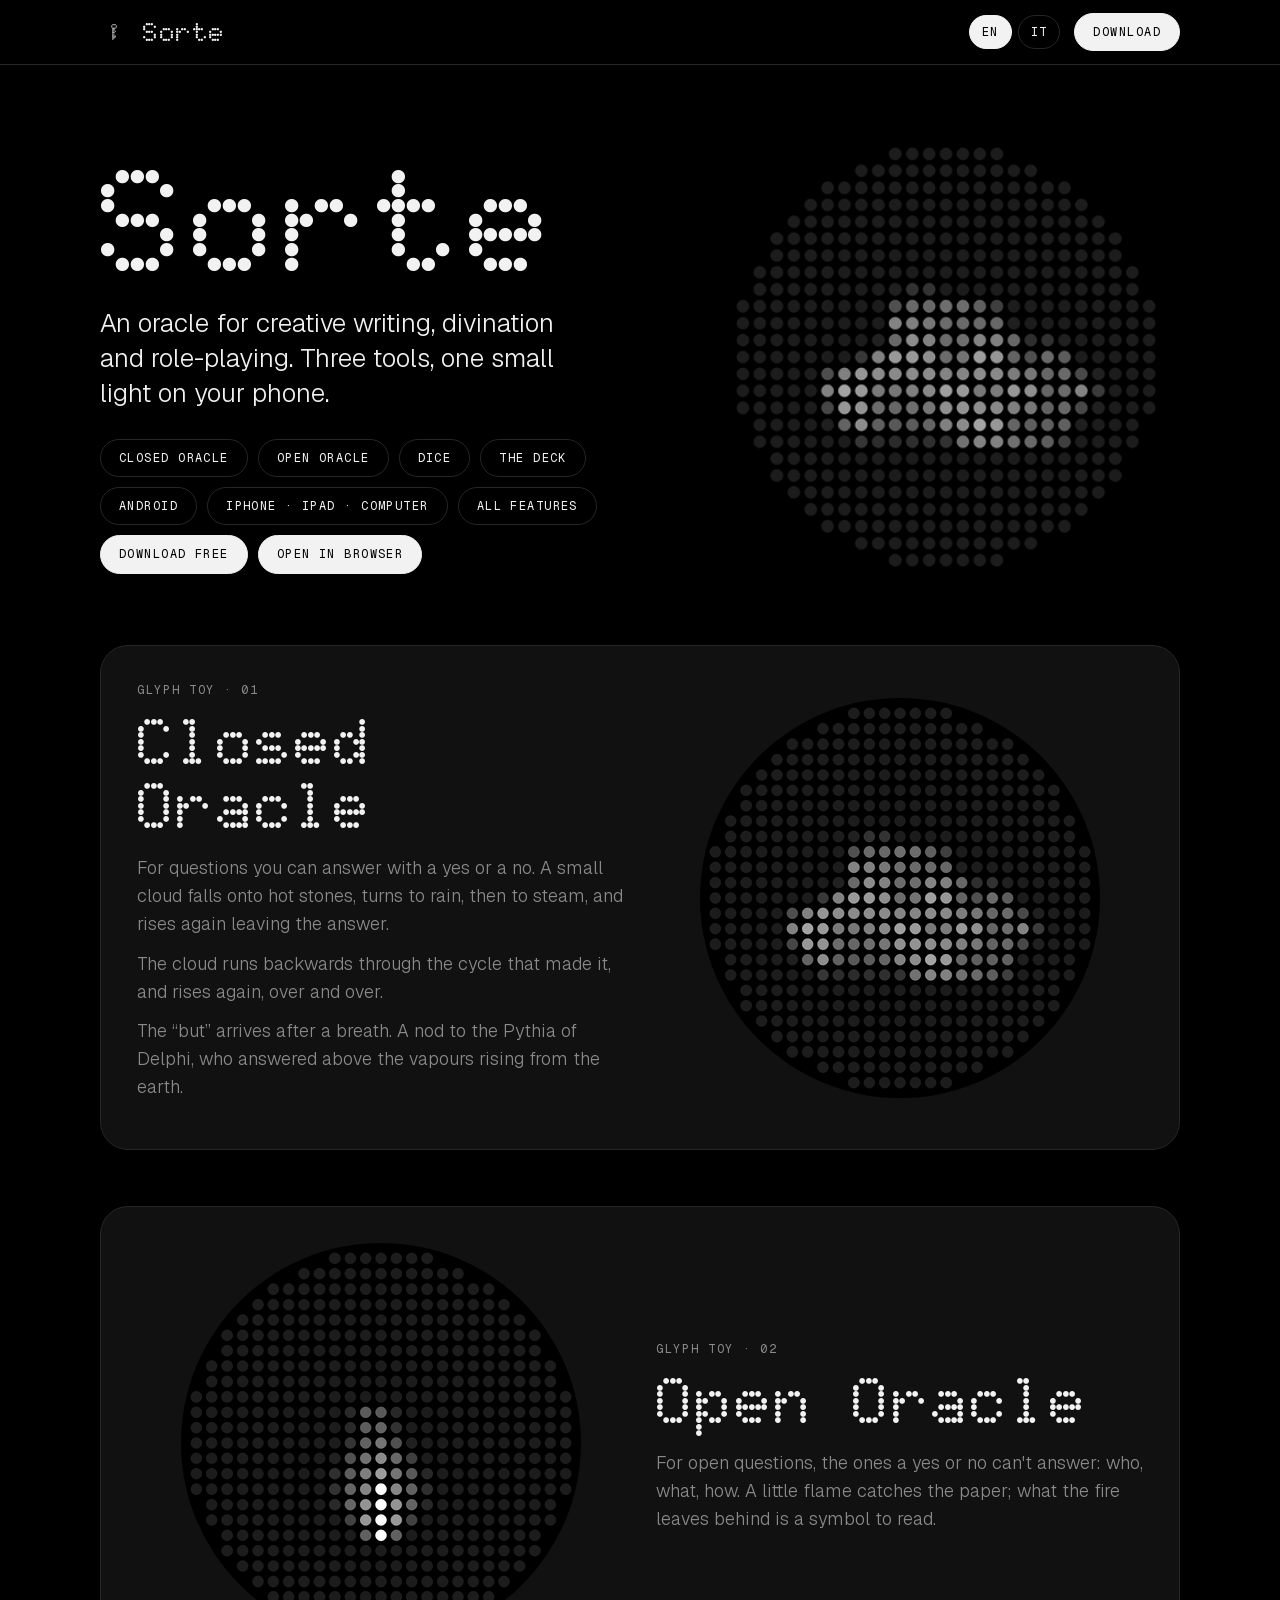
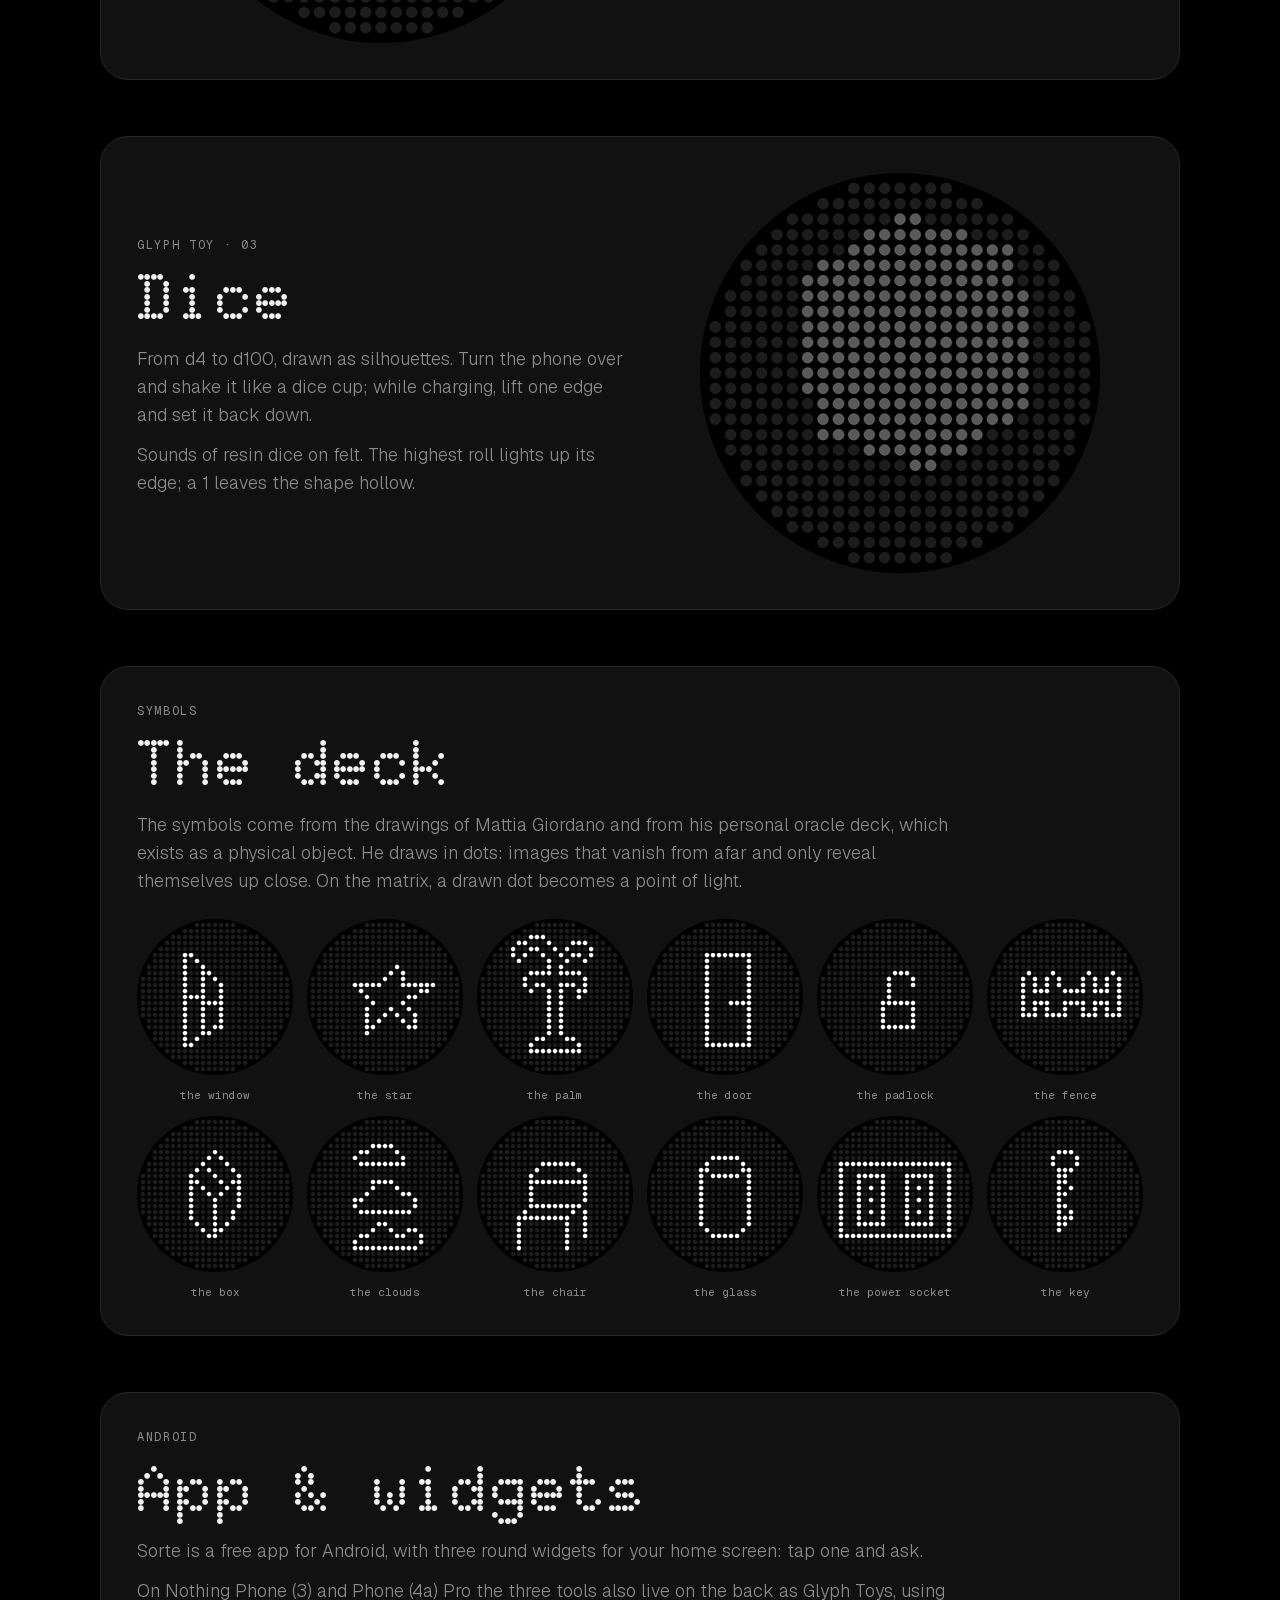
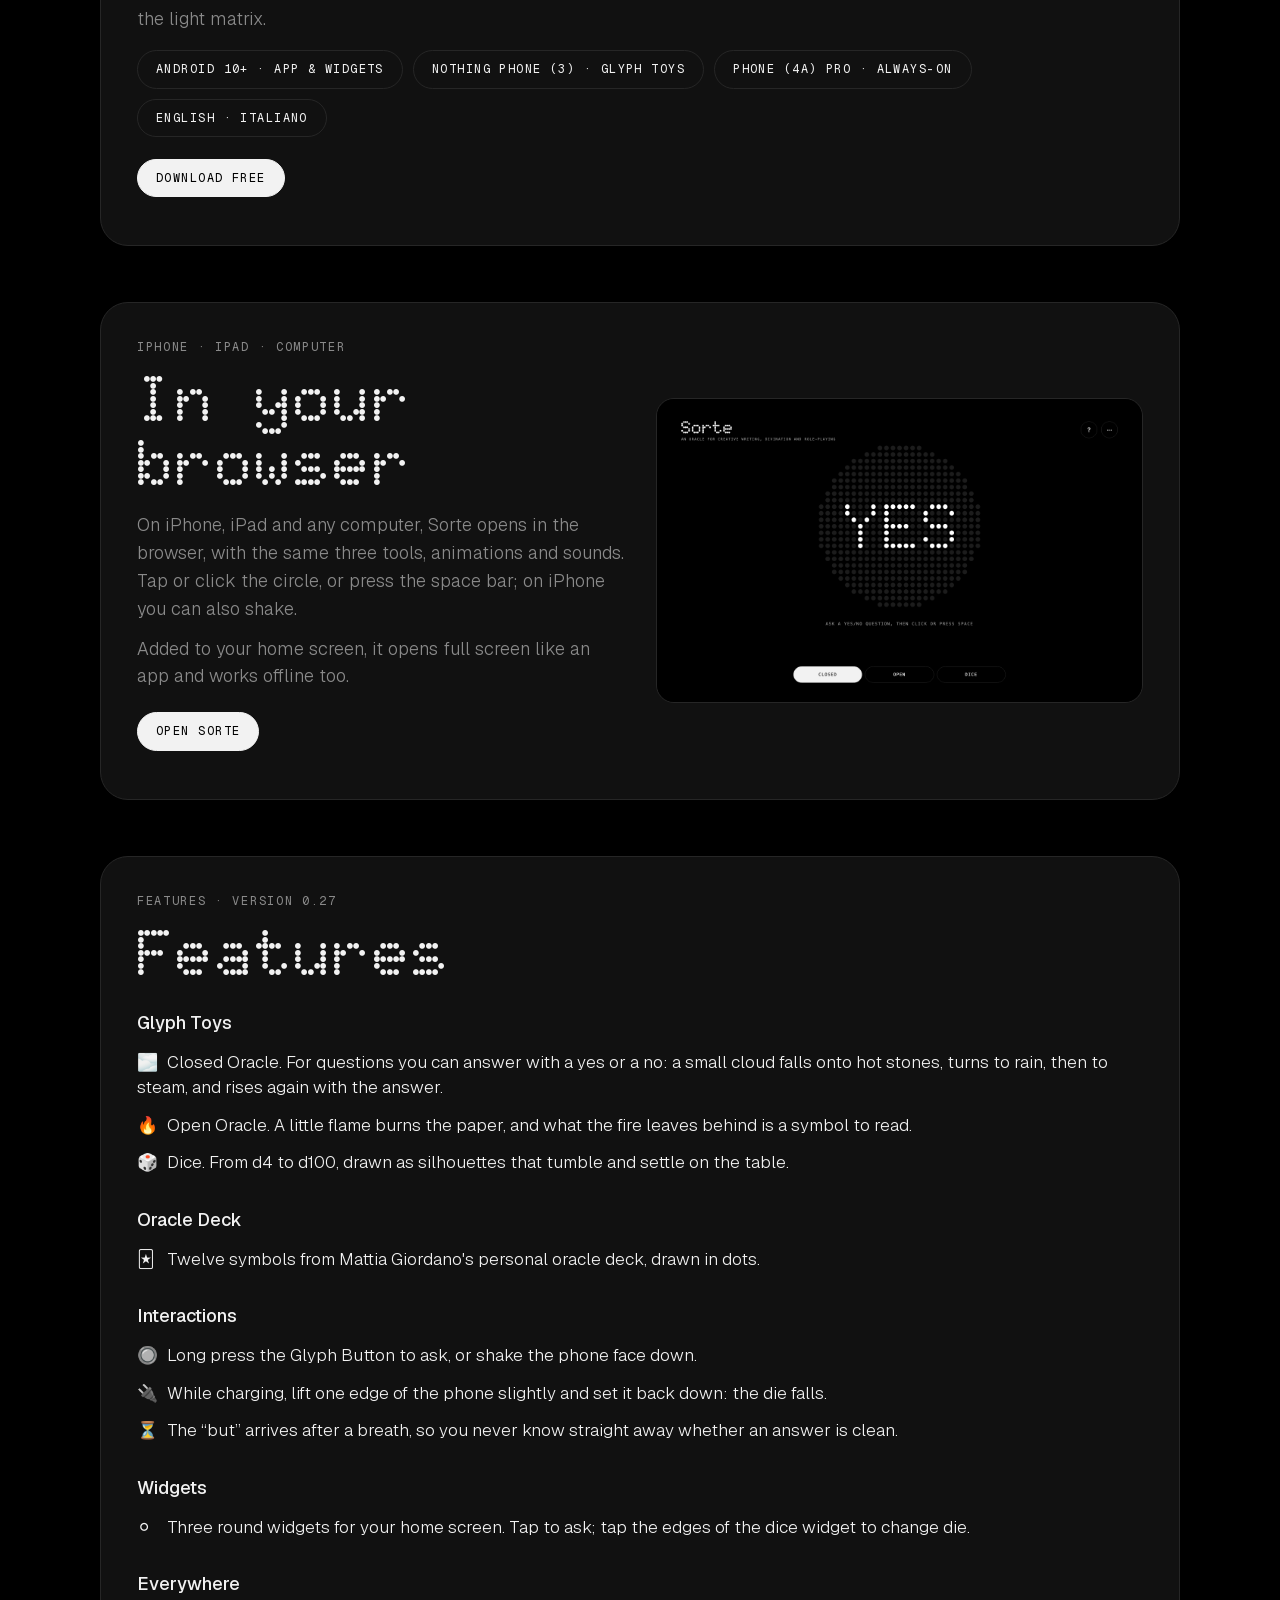
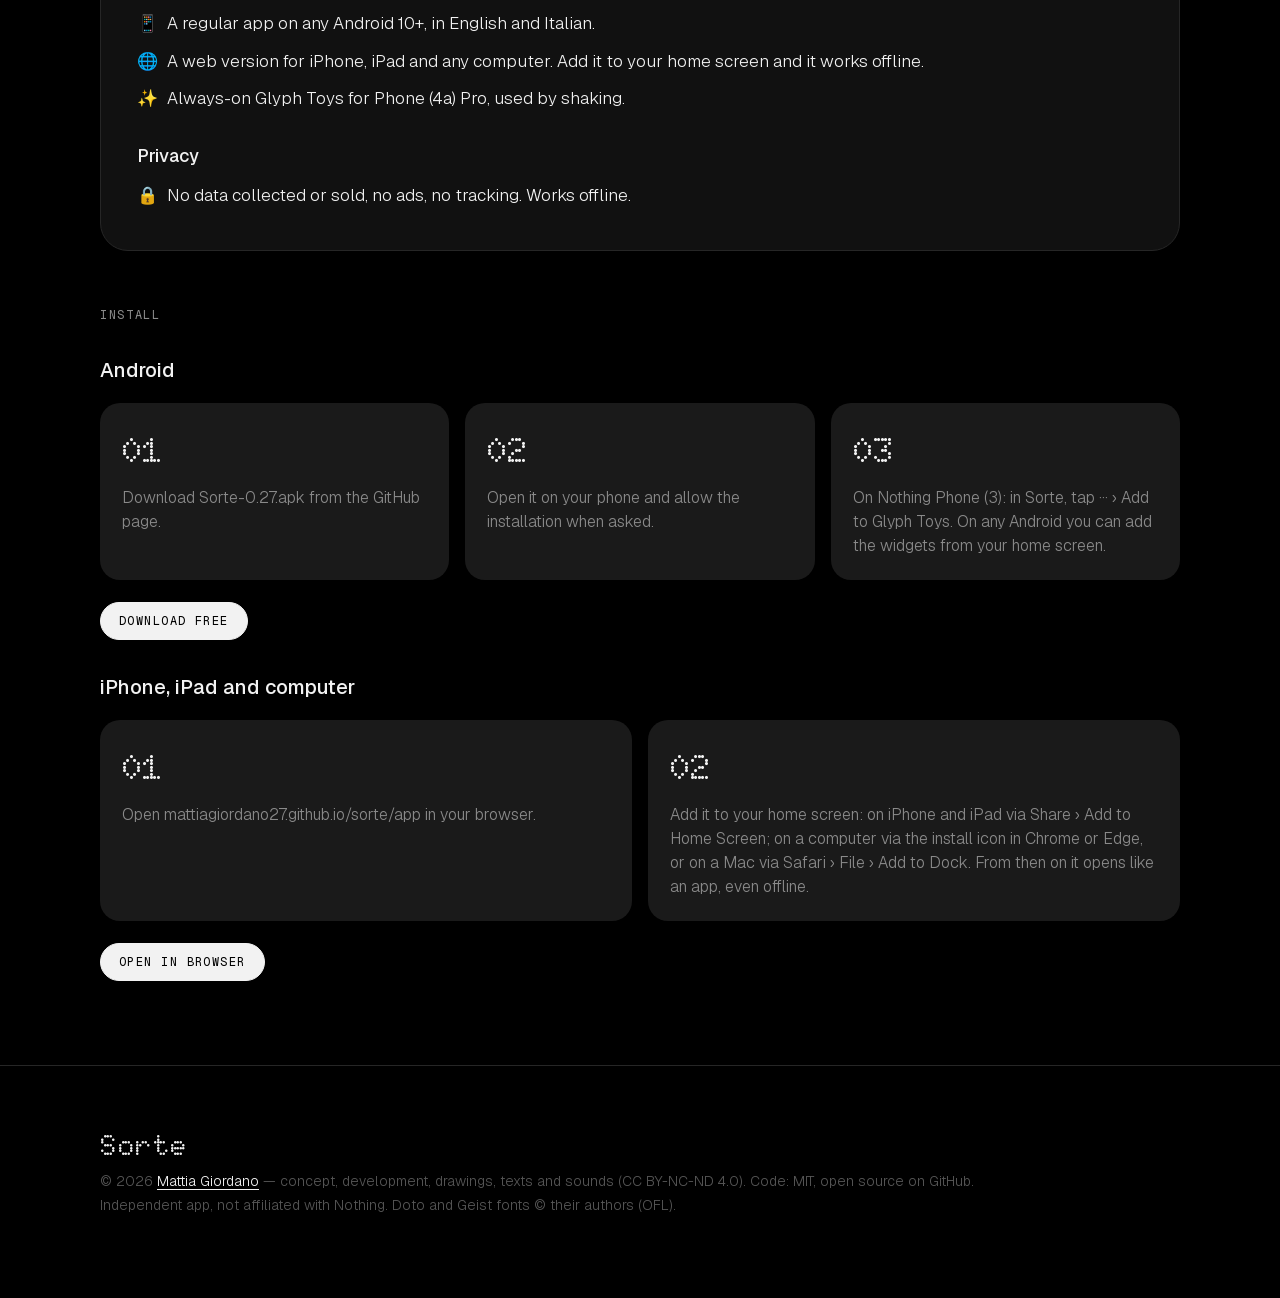
==== commit a2dd118a: "Revisione dei testi: manuale, crediti, Glyph Toys, Nothing OS, link alla versione web" ====
--- a/docs/index.html
+++ b/docs/index.html
@@ -167,9 +167,6 @@
         <p data-en="For open questions, the ones a yes or no can't answer: who, what, how. A little flame catches the paper; what the fire leaves behind is a symbol to read."
            data-it="Per le domande aperte, quelle a cui non basta un sì o un no: chi, cosa, come. Una fiammella brucia la carta; quello che il fuoco lascia è un simbolo da leggere.">
           For open questions, the ones a yes or no can't answer: who, what, how. A little flame catches the paper; what the fire leaves behind is a symbol to read.</p>
-        <p data-en="Fire as an energy that creates and destroys: what survives the blaze may be a turning point, or a wound."
-           data-it="Il fuoco come energia che genera e distrugge: quello che resta dopo l'incendio può essere una svolta, o una ferita.">
-          Fire as an energy that creates and destroys: what survives the blaze may be a turning point, or a wound.</p>
       </div>
       <img class="anim" src="media/open.gif?v=2" alt="">
     </div>
@@ -247,7 +244,7 @@
         <ul>
           <li><span>🌫️</span>Closed Oracle. For questions you can answer with a yes or a no: a small cloud falls onto hot stones, turns to rain, then to steam, and rises again with the answer.</li>
           <li><span>🔥</span>Open Oracle. A little flame burns the paper, and what the fire leaves behind is a symbol to read.</li>
-          <li><span>🎲</span>Dice. From d4 to d100, drawn as silhouettes that tumble and settle on felt.</li>
+          <li><span>🎲</span>Dice. From d4 to d100, drawn as silhouettes that tumble and settle on the table.</li>
         </ul>
         <h3>Oracle Deck</h3>
         <ul><li><span>🃏</span>Twelve symbols from Mattia Giordano's personal oracle deck, drawn in dots.</li></ul>
@@ -269,11 +266,11 @@
         <ul><li><span>🔒</span>No data collected or sold, no ads, no tracking. Works offline.</li></ul>
       </div>
       <div id="news-it" hidden>
-        <h3>Glyph Toy</h3>
+        <h3>Glyph Toys</h3>
         <ul>
           <li><span>🌫️</span>Oracolo chiuso. Per le domande a cui si risponde sì o no: una piccola nuvola cade sulle pietre calde, si fa pioggia, poi vapore, e risale con la risposta.</li>
           <li><span>🔥</span>Oracolo aperto. Una fiammella brucia la carta, e quello che il fuoco lascia è un simbolo da leggere.</li>
-          <li><span>🎲</span>Dadi. Dal d4 al d100, disegnati come sagome che rotolano e si posano sul feltro.</li>
+          <li><span>🎲</span>Dadi. Dal d4 al d100, disegnati come sagome che rotolano e si posano sul tavolo.</li>
         </ul>
         <h3>Il mazzo</h3>
         <ul><li><span>🃏</span>Dodici simboli dal mazzo oracolare personale di Mattia Giordano, disegnati a puntini.</li></ul>
@@ -289,7 +286,7 @@
         <ul>
           <li><span>📱</span>App per ogni Android 10+, in italiano e in inglese.</li>
           <li><span>🌐</span>Una versione web per iPhone, iPad e qualsiasi computer. Aggiungila alla schermata Home e funziona anche offline.</li>
-          <li><span>✨</span>Glyph Toy always-on per Phone (4a) Pro, che si usano scuotendo.</li>
+          <li><span>✨</span>Glyph Toys always-on per Phone (4a) Pro, che si usano scuotendo.</li>
         </ul>
         <h3>Privacy</h3>
         <ul><li><span>🔒</span>Nessun dato raccolto né venduto, niente pubblicità né tracciamento. Funziona offline.</li></ul>
@@ -320,8 +317,8 @@
   <div class="wrap">
     <div class="dot" style="font-size:28px;color:var(--text)">Sorte</div>
     <div>© 2026 <a class="ig" href="https://www.instagram.com/mattiogiordana/" target="_blank" rel="noopener">Mattia Giordano</a>
-      <span data-en="— concept, symbols, drawings, texts and sounds (CC BY-NC-ND 4.0). Code: MIT, open source on GitHub."
-            data-it="— ideazione, simboli, disegni, testi e suoni (CC BY-NC-ND 4.0). Codice: MIT, open source su GitHub.">— concept, symbols, drawings, texts and sounds (CC BY-NC-ND 4.0). Code: MIT, open source on GitHub.</span></div>
+      <span data-en="— concept, development, drawings, texts and sounds (CC BY-NC-ND 4.0). Code: MIT, open source on GitHub."
+            data-it="— ideazione, sviluppo, disegni, testi e suoni (CC BY-NC-ND 4.0). Codice: MIT, open source su GitHub.">— concept, development, drawings, texts and sounds (CC BY-NC-ND 4.0). Code: MIT, open source on GitHub.</span></div>
     <div data-en="Independent app, not affiliated with Nothing. Doto and Geist fonts © their authors (OFL)."
          data-it="App indipendente, non affiliata a Nothing. Font Doto e Geist © i rispettivi autori (OFL).">
       Independent app, not affiliated with Nothing. Doto and Geist fonts © their authors (OFL).</div>
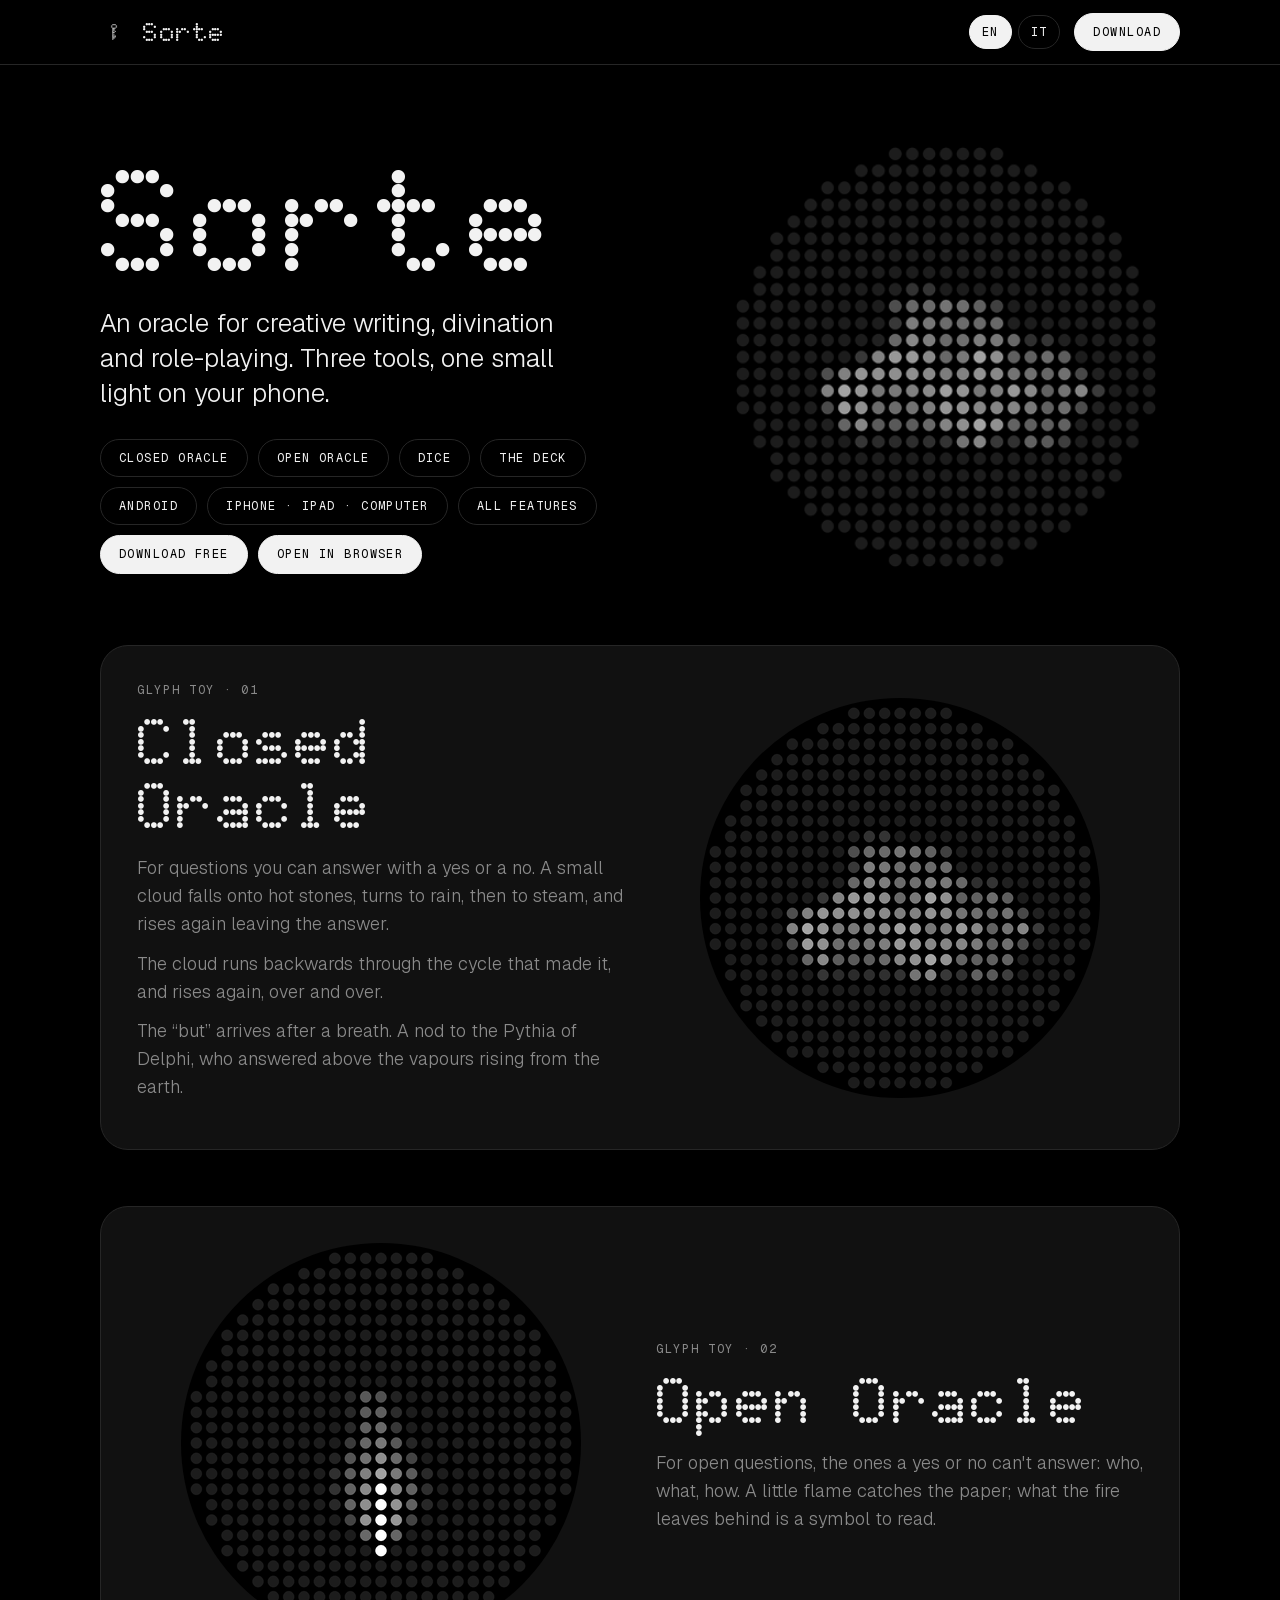
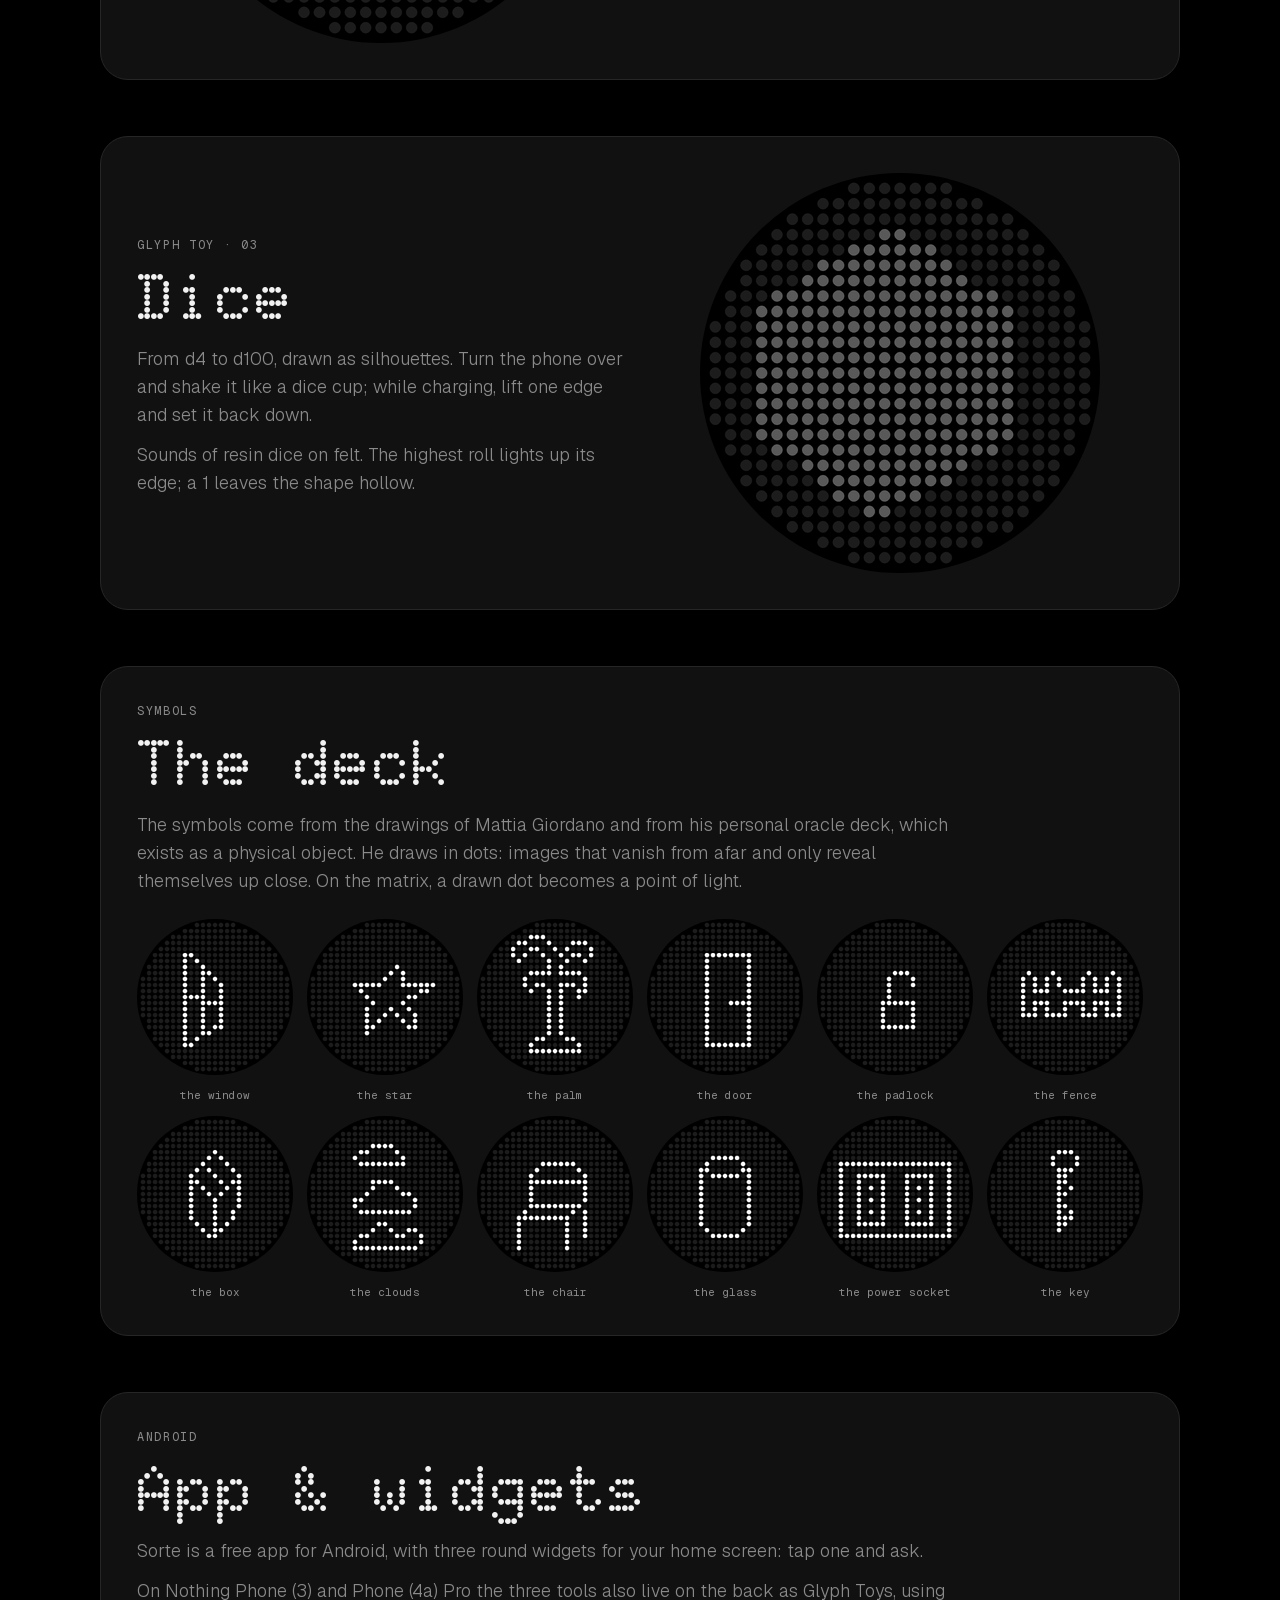
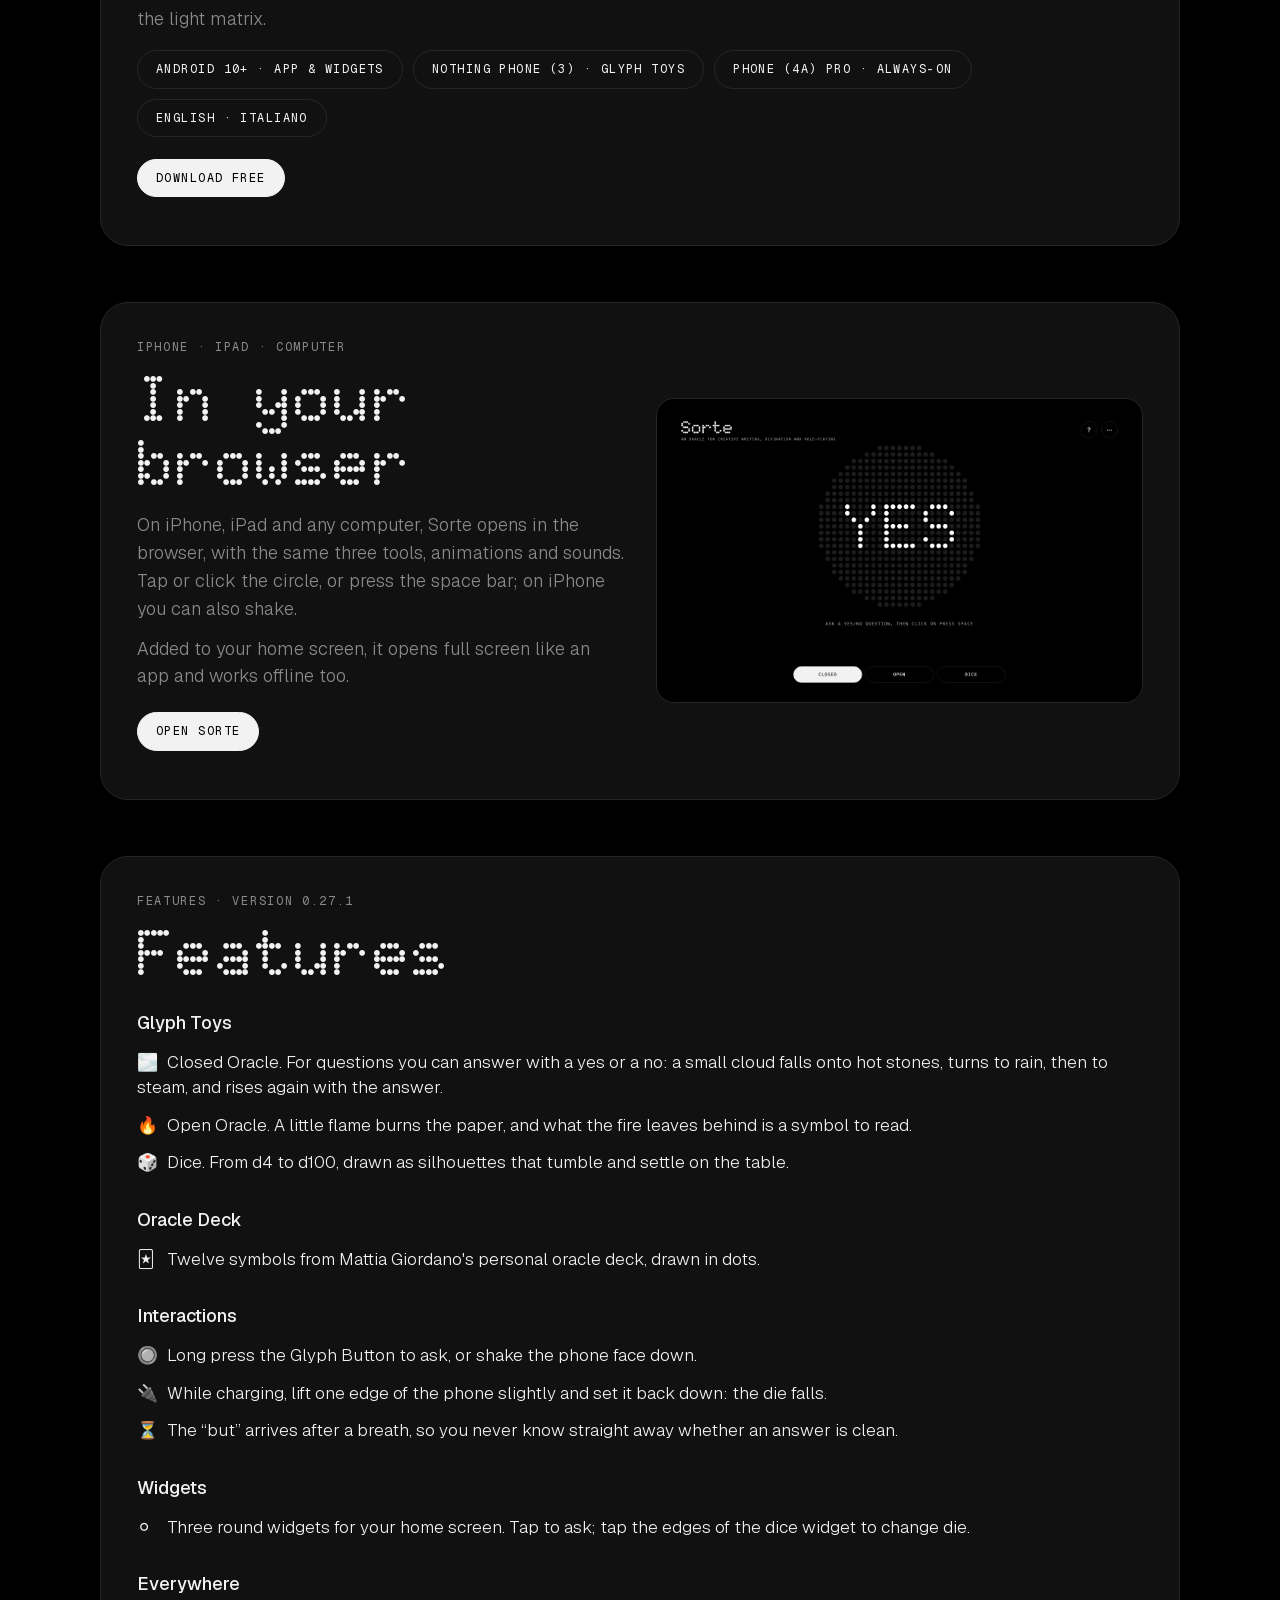
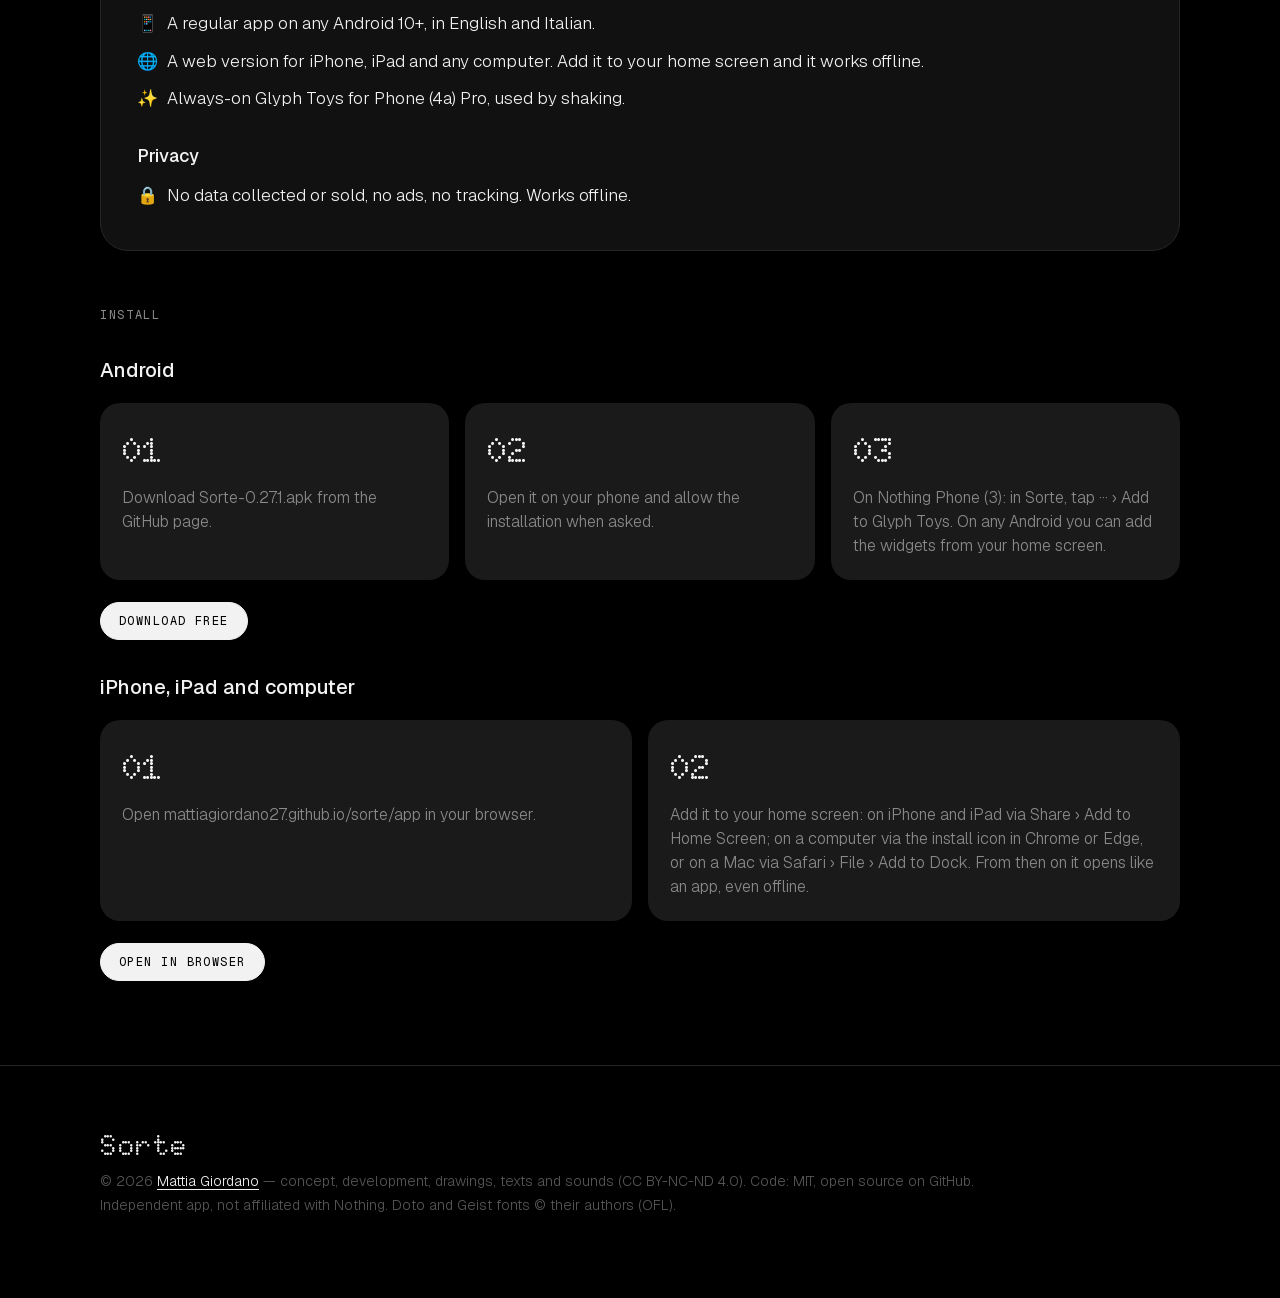
==== commit e34d7ddc: "Sorte 0.27.1" ====
--- a/docs/index.html
+++ b/docs/index.html
@@ -22,7 +22,7 @@
 <meta name="author" content="Mattia Giordano">
 <meta name="keywords" content="Sorte, oracle, Nothing Phone 3, Glyph Toys, Glyph Matrix, divination, creative writing, solo role-playing, TTRPG, dice, web app, iPhone, Mattia Giordano, oracolo">
 <link rel="icon" href="media/icon.png">
-<script type="application/ld+json">{"@context": "https://schema.org", "@type": "SoftwareApplication", "name": "Sorte", "url": "https://mattiagiordano27.github.io/sorte/", "description": "An oracle for creative writing, divination and role-playing. Glyph Toys for Nothing Phone (3), an app for Android, and a web version for iPhone, iPad and any computer.", "applicationCategory": "GameApplication", "operatingSystem": "Android 10+, web browser", "inLanguage": ["en", "it"], "isAccessibleForFree": true, "offers": {"@type": "Offer", "price": "0", "priceCurrency": "EUR"}, "author": {"@type": "Person", "name": "Mattia Giordano"}, "image": "https://mattiagiordano27.github.io/sorte/media/og.png", "softwareVersion": "0.27", "downloadUrl": "https://github.com/mattiagiordano27/sorte/releases/latest", "installUrl": "https://mattiagiordano27.github.io/sorte/app/", "license": "https://opensource.org/licenses/MIT", "sameAs": ["https://github.com/mattiagiordano27/sorte", "https://mattiagiordano27.github.io/sorte/app/"]}</script>
+<script type="application/ld+json">{"@context": "https://schema.org", "@type": "SoftwareApplication", "name": "Sorte", "url": "https://mattiagiordano27.github.io/sorte/", "description": "An oracle for creative writing, divination and role-playing. Glyph Toys for Nothing Phone (3), an app for Android, and a web version for iPhone, iPad and any computer.", "applicationCategory": "GameApplication", "operatingSystem": "Android 10+, web browser", "inLanguage": ["en", "it"], "isAccessibleForFree": true, "offers": {"@type": "Offer", "price": "0", "priceCurrency": "EUR"}, "author": {"@type": "Person", "name": "Mattia Giordano"}, "image": "https://mattiagiordano27.github.io/sorte/media/og.png", "softwareVersion": "0.27.1", "downloadUrl": "https://github.com/mattiagiordano27/sorte/releases/latest", "installUrl": "https://mattiagiordano27.github.io/sorte/app/", "license": "https://opensource.org/licenses/MIT", "sameAs": ["https://github.com/mattiagiordano27/sorte", "https://mattiagiordano27.github.io/sorte/app/"]}</script>
 <link rel="stylesheet" href="fonts/fonts.css">
 <style>
   :root{
@@ -237,7 +237,7 @@
   </section>
   <section class="news" id="features">
     <div class="card" style="display:block">
-      <div class="mono" data-en="Features · Version 0.27" data-it="Funzioni · Versione 0.27">Features · Version 0.27</div>
+      <div class="mono" data-en="Features · Version 0.27.1" data-it="Funzioni · Versione 0.27.1">Features · Version 0.27.1</div>
       <h2 class="dot" data-en="Features" data-it="Funzioni">Features</h2>
       <div id="news-en">
         <h3>Glyph Toys</h3>
@@ -298,7 +298,7 @@
     <div class="mono" data-en="Install" data-it="Installa">Install</div>
     <h3 class="group" data-en="Android" data-it="Android">Android</h3>
     <div class="steps">
-      <div data-en="Download Sorte-0.27.apk from the GitHub page." data-it="Scarica Sorte-0.27.apk dalla pagina di GitHub.">Download Sorte-0.27.apk from the GitHub page.</div>
+      <div data-en="Download Sorte-0.27.1.apk from the GitHub page." data-it="Scarica Sorte-0.27.1.apk dalla pagina di GitHub.">Download Sorte-0.27.1.apk from the GitHub page.</div>
       <div data-en="Open it on your phone and allow the installation when asked." data-it="Aprilo sul telefono e consenti l'installazione quando te lo chiede.">Open it on your phone and allow the installation when asked.</div>
       <div data-en="On Nothing Phone (3): in Sorte, tap ··· › Add to Glyph Toys. On any Android you can add the widgets from your home screen." data-it="Su Nothing Phone (3): in Sorte tocca ··· › Aggiungi ai Glyph Toys. Su ogni Android puoi aggiungere i widget dalla schermata Home.">On Nothing Phone (3): in Sorte, tap ··· › Add to Glyph Toys. On any Android you can add the widgets from your home screen.</div>
     </div>
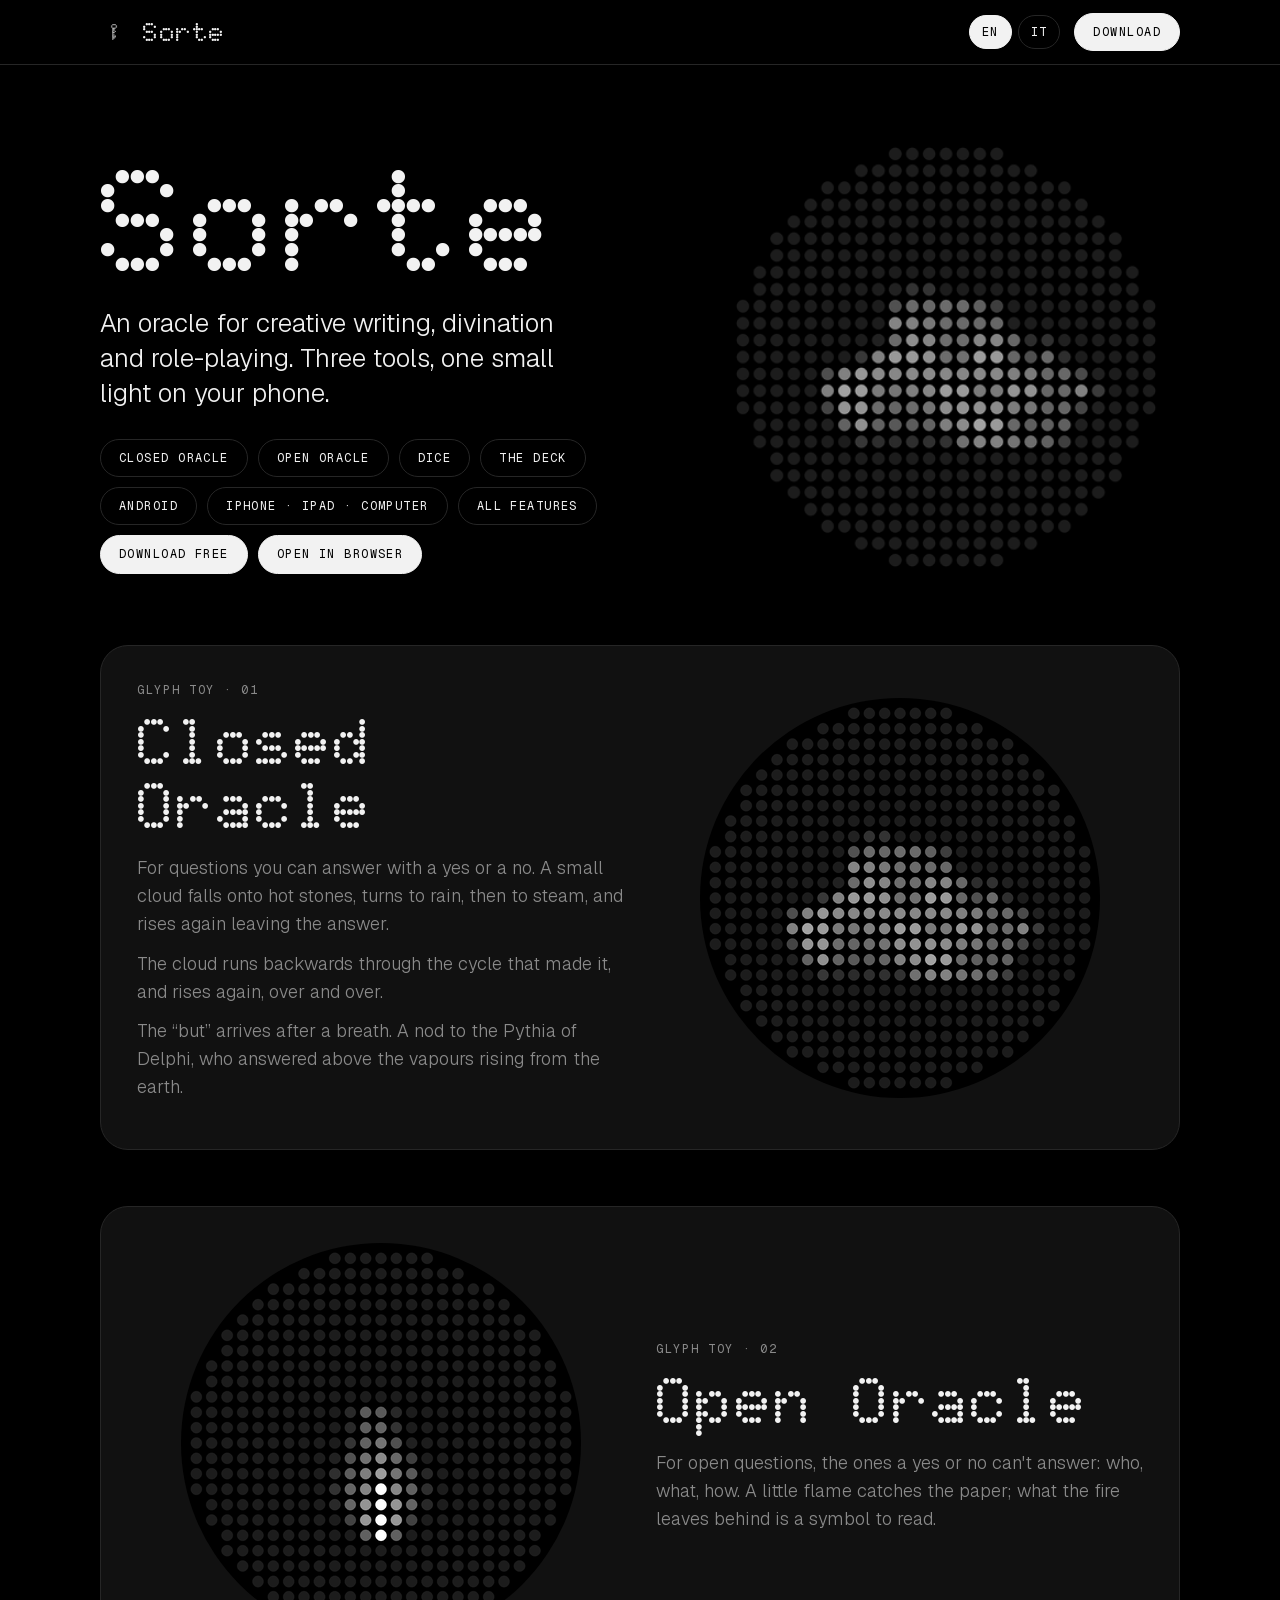
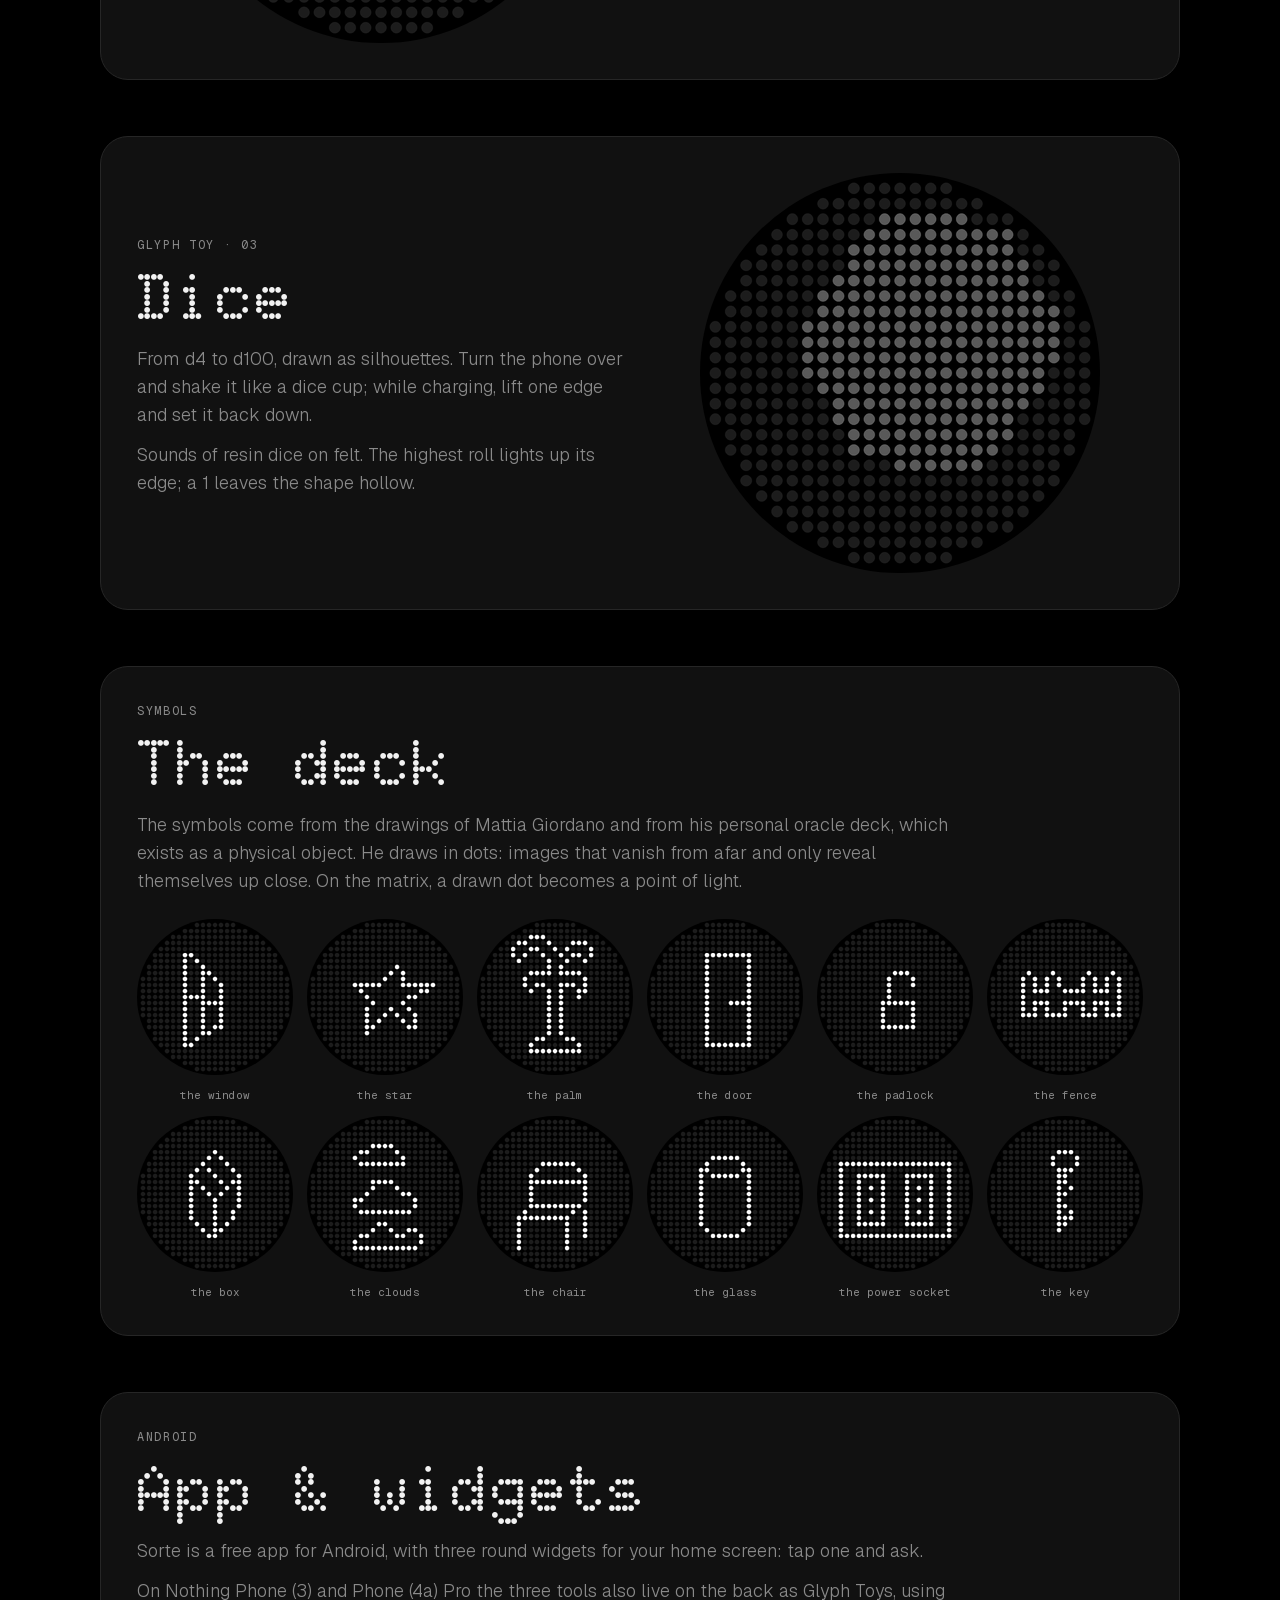
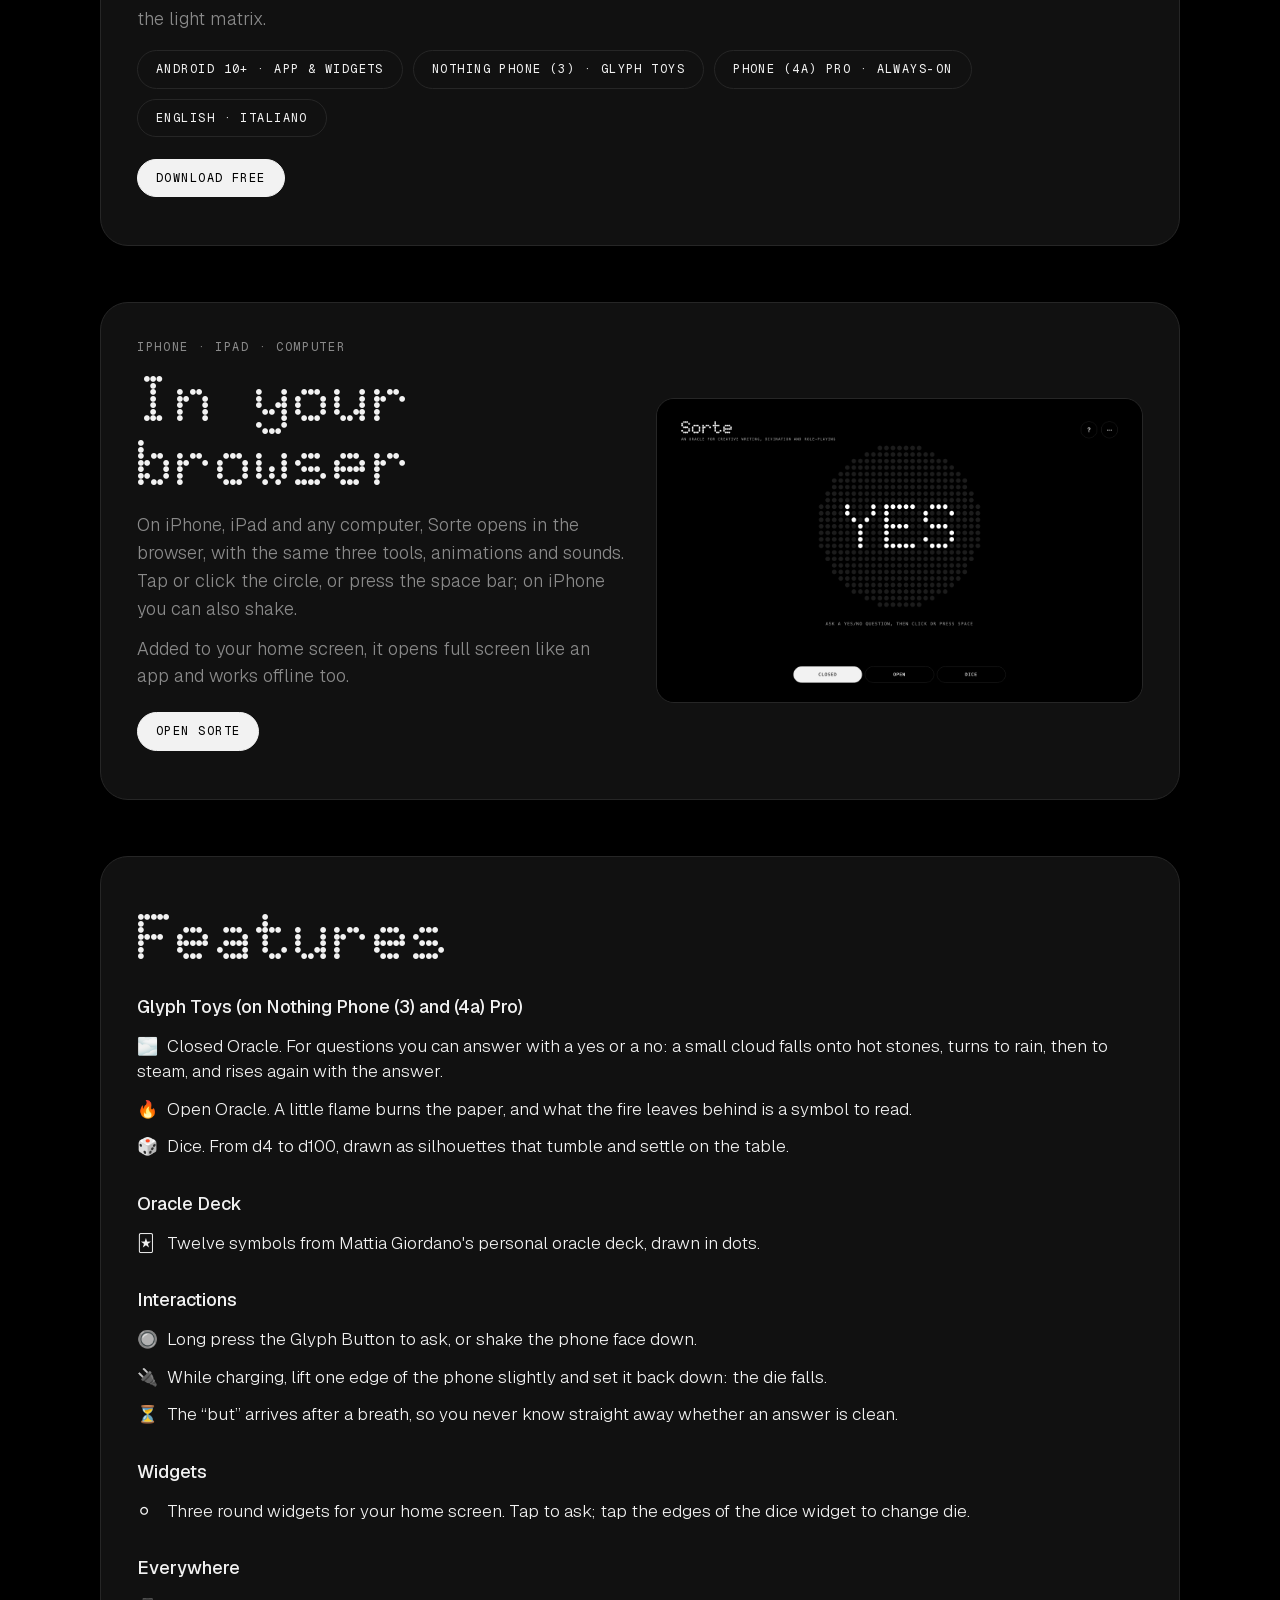
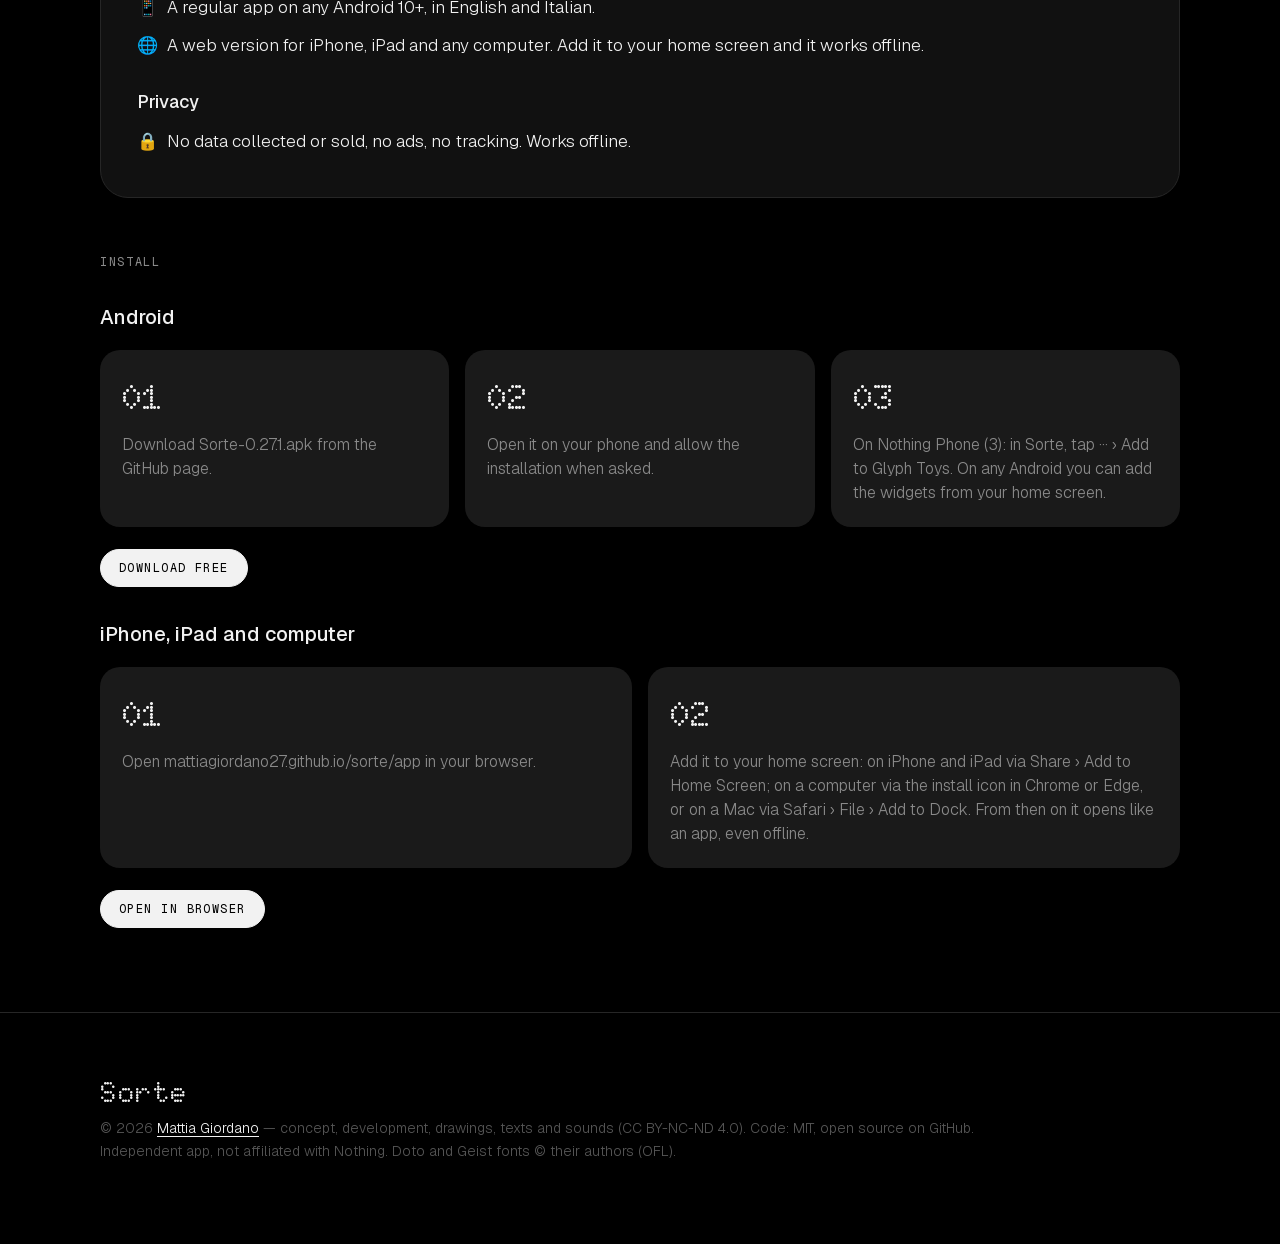
==== commit b0b29fce: "Funzioni: Glyph Toys su Phone (3) e (4a) Pro" ====
--- a/docs/index.html
+++ b/docs/index.html
@@ -237,10 +237,9 @@
   </section>
   <section class="news" id="features">
     <div class="card" style="display:block">
-      <div class="mono" data-en="Features · Version 0.27.1" data-it="Funzioni · Versione 0.27.1">Features · Version 0.27.1</div>
       <h2 class="dot" data-en="Features" data-it="Funzioni">Features</h2>
       <div id="news-en">
-        <h3>Glyph Toys</h3>
+        <h3>Glyph Toys (on Nothing Phone (3) and (4a) Pro)</h3>
         <ul>
           <li><span>🌫️</span>Closed Oracle. For questions you can answer with a yes or a no: a small cloud falls onto hot stones, turns to rain, then to steam, and rises again with the answer.</li>
           <li><span>🔥</span>Open Oracle. A little flame burns the paper, and what the fire leaves behind is a symbol to read.</li>
@@ -260,13 +259,12 @@
         <ul>
           <li><span>📱</span>A regular app on any Android 10+, in English and Italian.</li>
           <li><span>🌐</span>A web version for iPhone, iPad and any computer. Add it to your home screen and it works offline.</li>
-          <li><span>✨</span>Always-on Glyph Toys for Phone (4a) Pro, used by shaking.</li>
         </ul>
         <h3>Privacy</h3>
         <ul><li><span>🔒</span>No data collected or sold, no ads, no tracking. Works offline.</li></ul>
       </div>
       <div id="news-it" hidden>
-        <h3>Glyph Toys</h3>
+        <h3>Glyph Toys (su Nothing Phone (3) e (4a) Pro)</h3>
         <ul>
           <li><span>🌫️</span>Oracolo chiuso. Per le domande a cui si risponde sì o no: una piccola nuvola cade sulle pietre calde, si fa pioggia, poi vapore, e risale con la risposta.</li>
           <li><span>🔥</span>Oracolo aperto. Una fiammella brucia la carta, e quello che il fuoco lascia è un simbolo da leggere.</li>
@@ -286,7 +284,6 @@
         <ul>
           <li><span>📱</span>App per ogni Android 10+, in italiano e in inglese.</li>
           <li><span>🌐</span>Una versione web per iPhone, iPad e qualsiasi computer. Aggiungila alla schermata Home e funziona anche offline.</li>
-          <li><span>✨</span>Glyph Toys always-on per Phone (4a) Pro, che si usano scuotendo.</li>
         </ul>
         <h3>Privacy</h3>
         <ul><li><span>🔒</span>Nessun dato raccolto né venduto, niente pubblicità né tracciamento. Funziona offline.</li></ul>
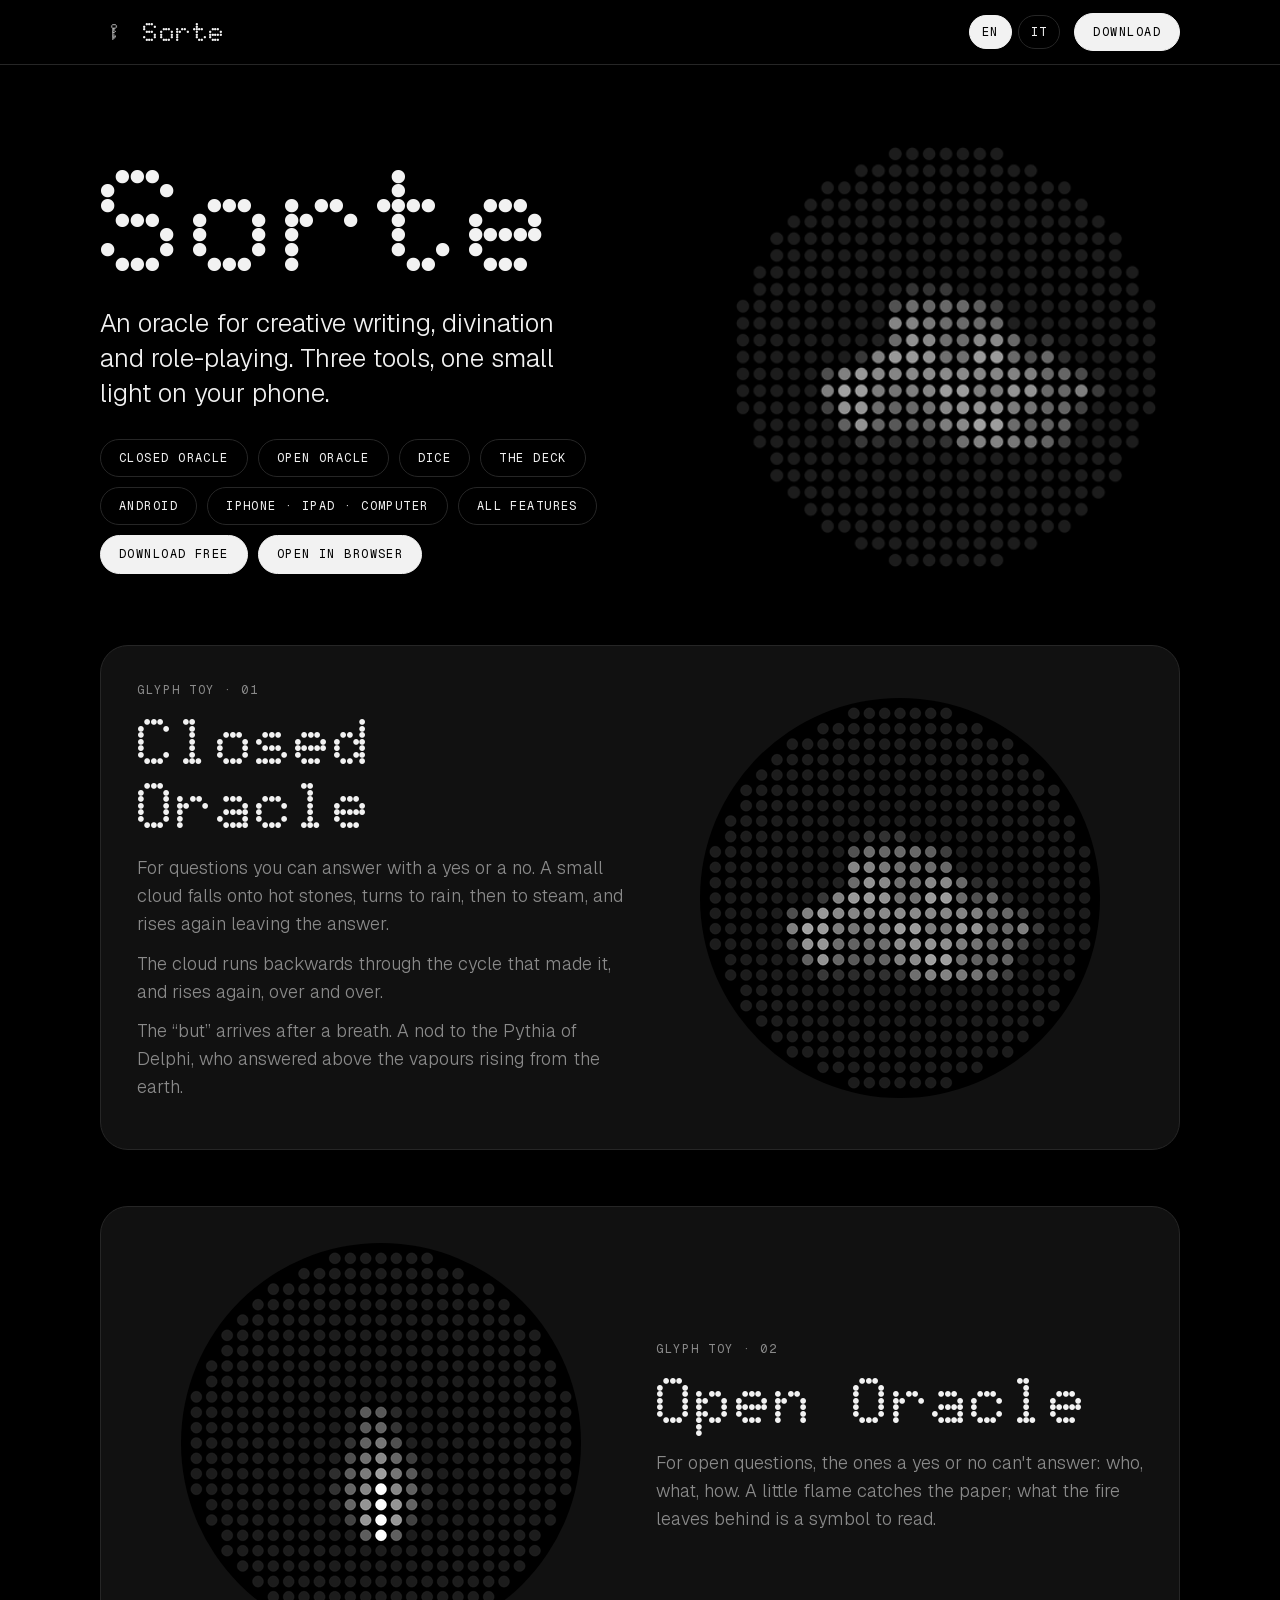
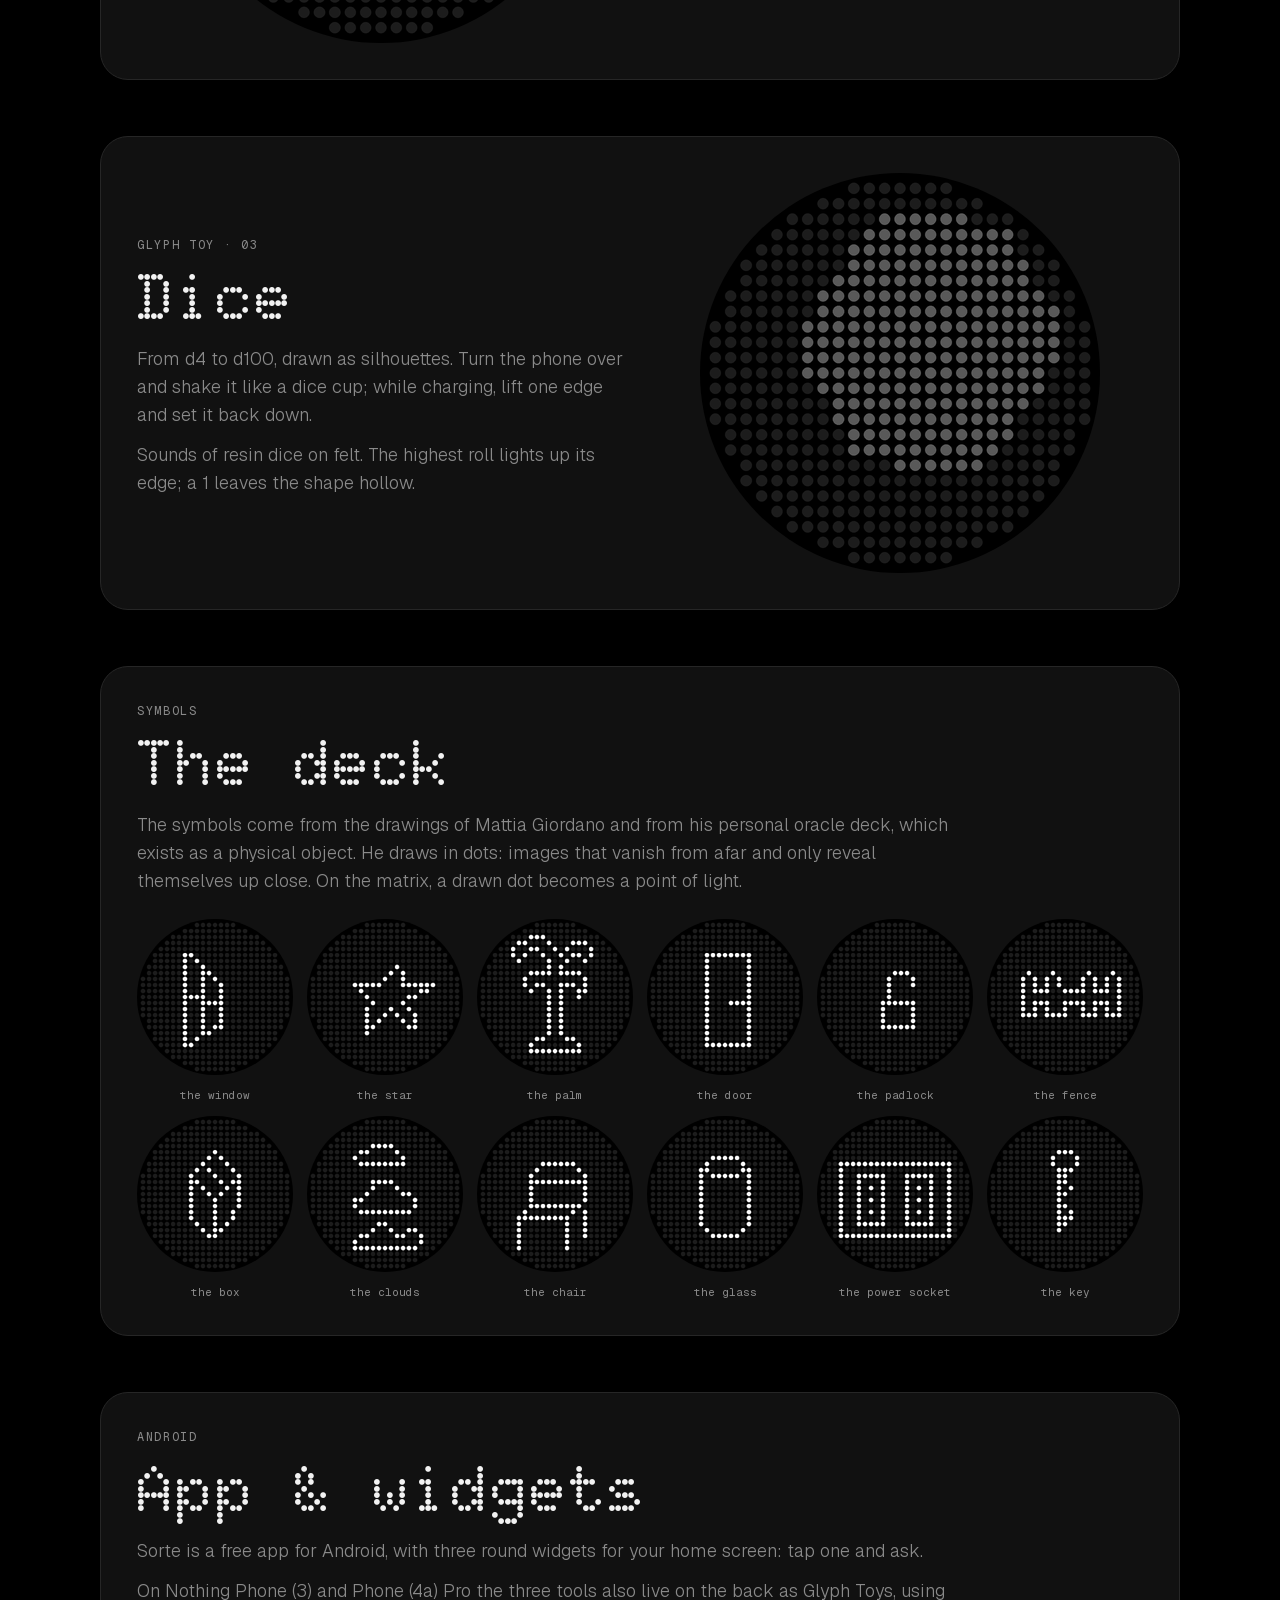
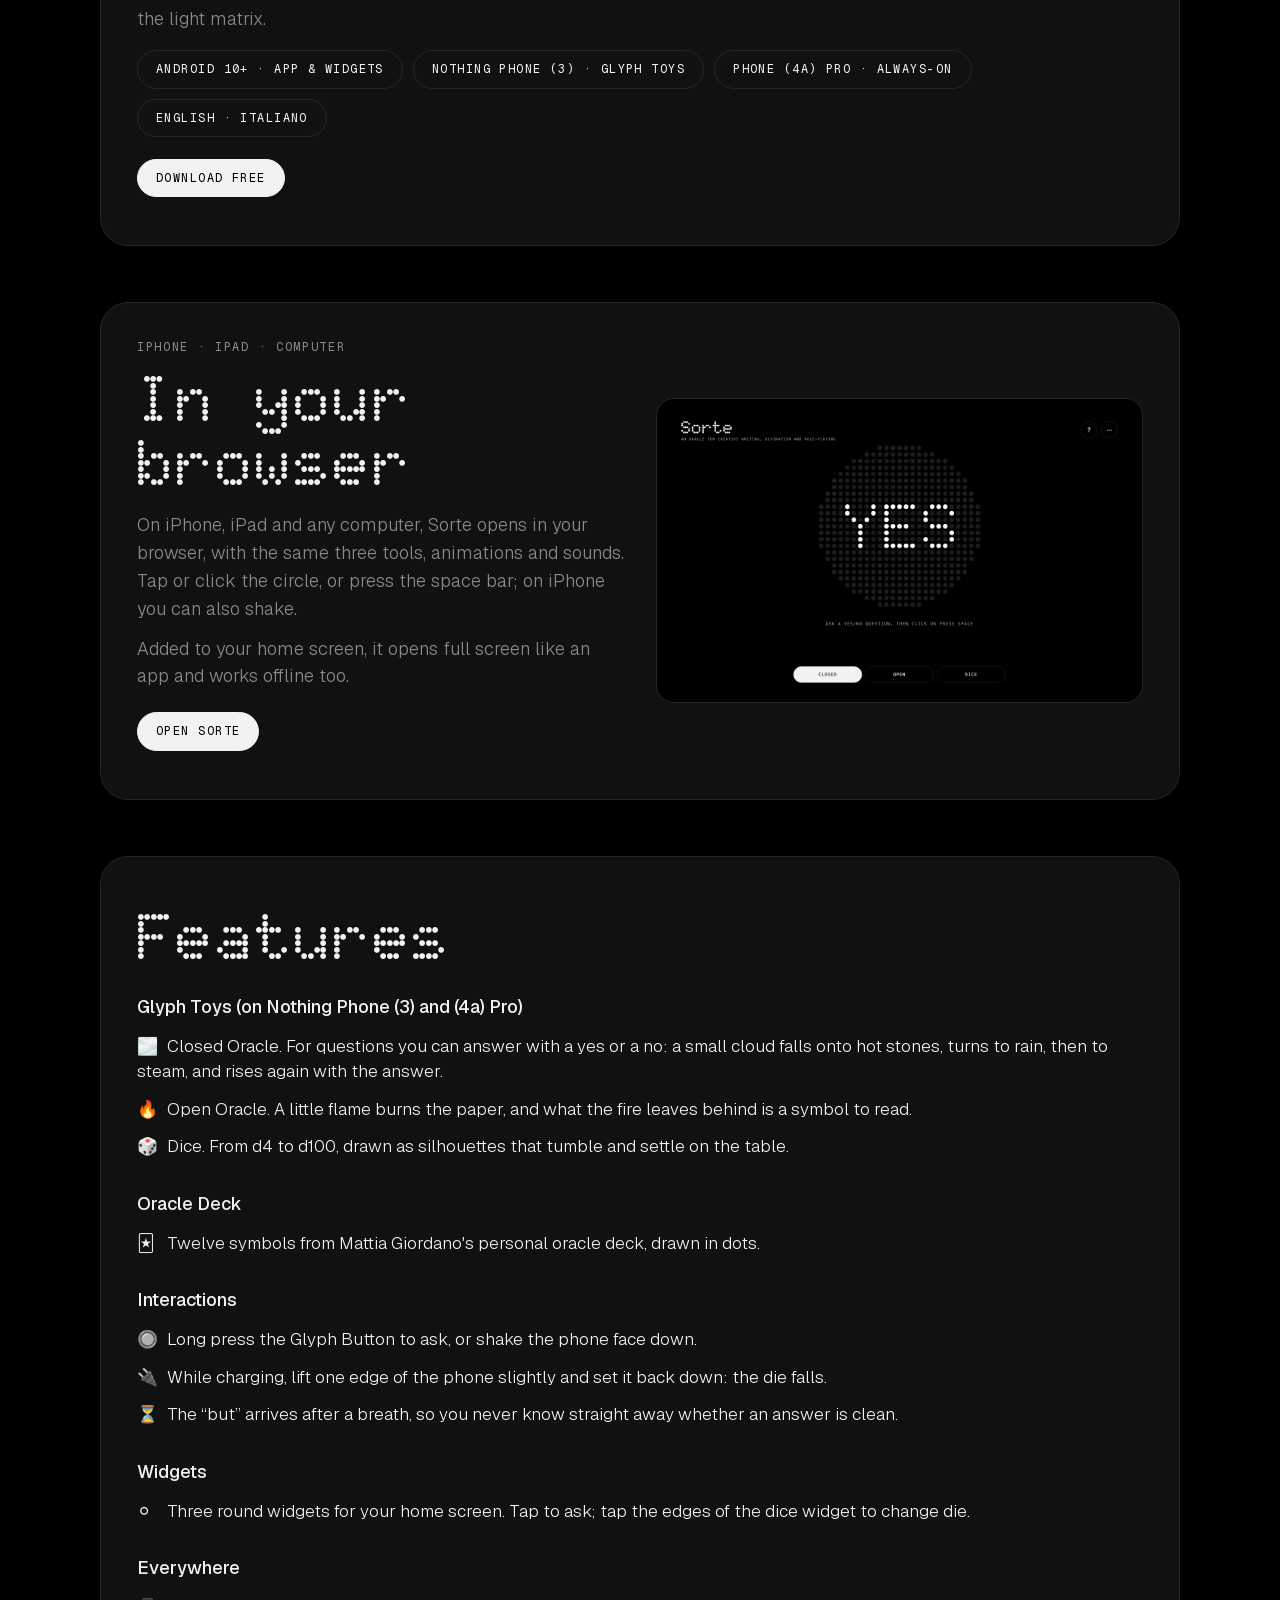
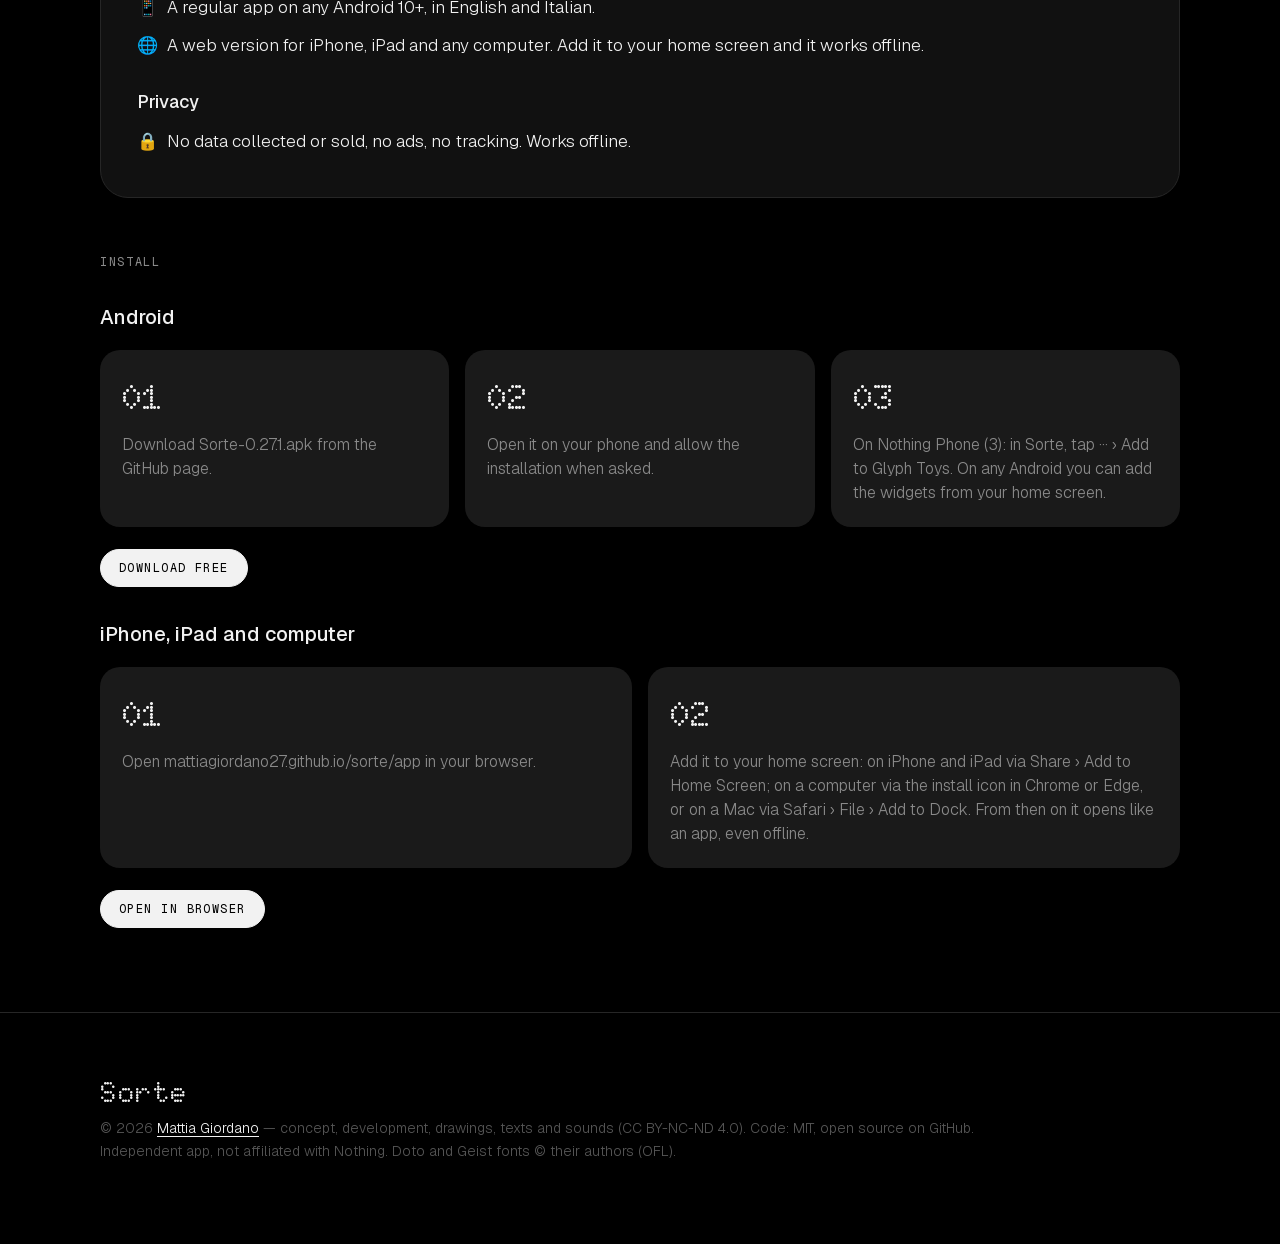
==== commit e9572310: "«in your browser» ovunque" ====
--- a/docs/index.html
+++ b/docs/index.html
@@ -224,15 +224,15 @@
       <div>
         <div class="mono" data-en="iPhone · iPad · computer" data-it="iPhone · iPad · computer">iPhone · iPad · computer</div>
         <h2 class="dot" data-en="In your browser" data-it="Nel browser">In your browser</h2>
-        <p data-en="On iPhone, iPad and any computer, Sorte opens in the browser, with the same three tools, animations and sounds. Tap or click the circle, or press the space bar; on iPhone you can also shake."
+        <p data-en="On iPhone, iPad and any computer, Sorte opens in your browser, with the same three tools, animations and sounds. Tap or click the circle, or press the space bar; on iPhone you can also shake."
            data-it="Su iPhone, iPad e qualsiasi computer Sorte si apre nel browser, con gli stessi tre strumenti, le stesse animazioni e gli stessi suoni. Tocca o clicca il tondo, oppure premi la barra spaziatrice; su iPhone puoi anche scuotere.">
-          On iPhone, iPad and any computer, Sorte opens in the browser, with the same three tools, animations and sounds. Tap or click the circle, or press the space bar; on iPhone you can also shake.</p>
+          On iPhone, iPad and any computer, Sorte opens in your browser, with the same three tools, animations and sounds. Tap or click the circle, or press the space bar; on iPhone you can also shake.</p>
         <p data-en="Added to your home screen, it opens full screen like an app and works offline too."
            data-it="Aggiunta alla schermata Home, si apre a tutto schermo come un'app e funziona anche offline.">
           Added to your home screen, it opens full screen like an app and works offline too.</p>
         <p style="margin-top:22px"><a class="pill solid" href="https://mattiagiordano27.github.io/sorte/app/" data-en="Open Sorte" data-it="Apri Sorte">Open Sorte</a></p>
       </div>
-      <img class="shot" src="media/web.png" alt="Sorte in the browser on a computer" loading="lazy">
+      <img class="shot" src="media/web.png" alt="Sorte in your browser on a computer" loading="lazy">
     </div>
   </section>
   <section class="news" id="features">
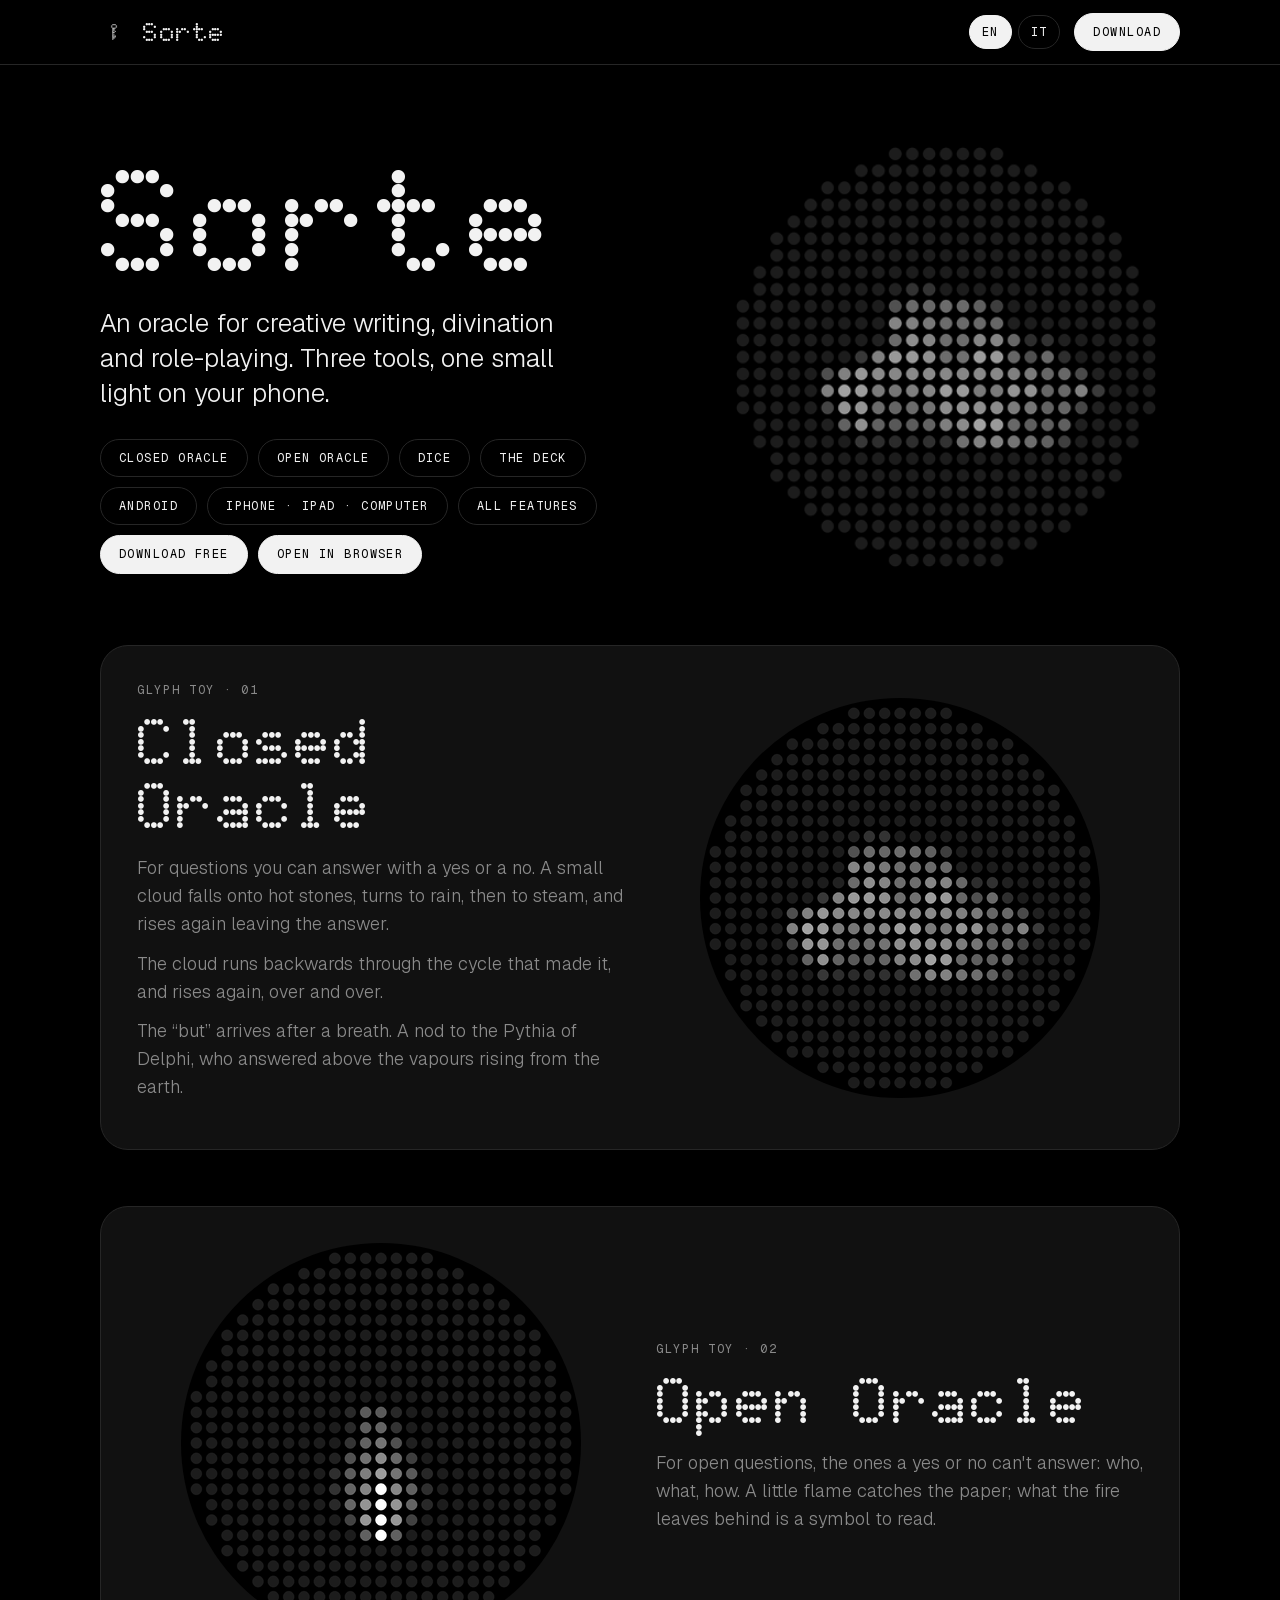
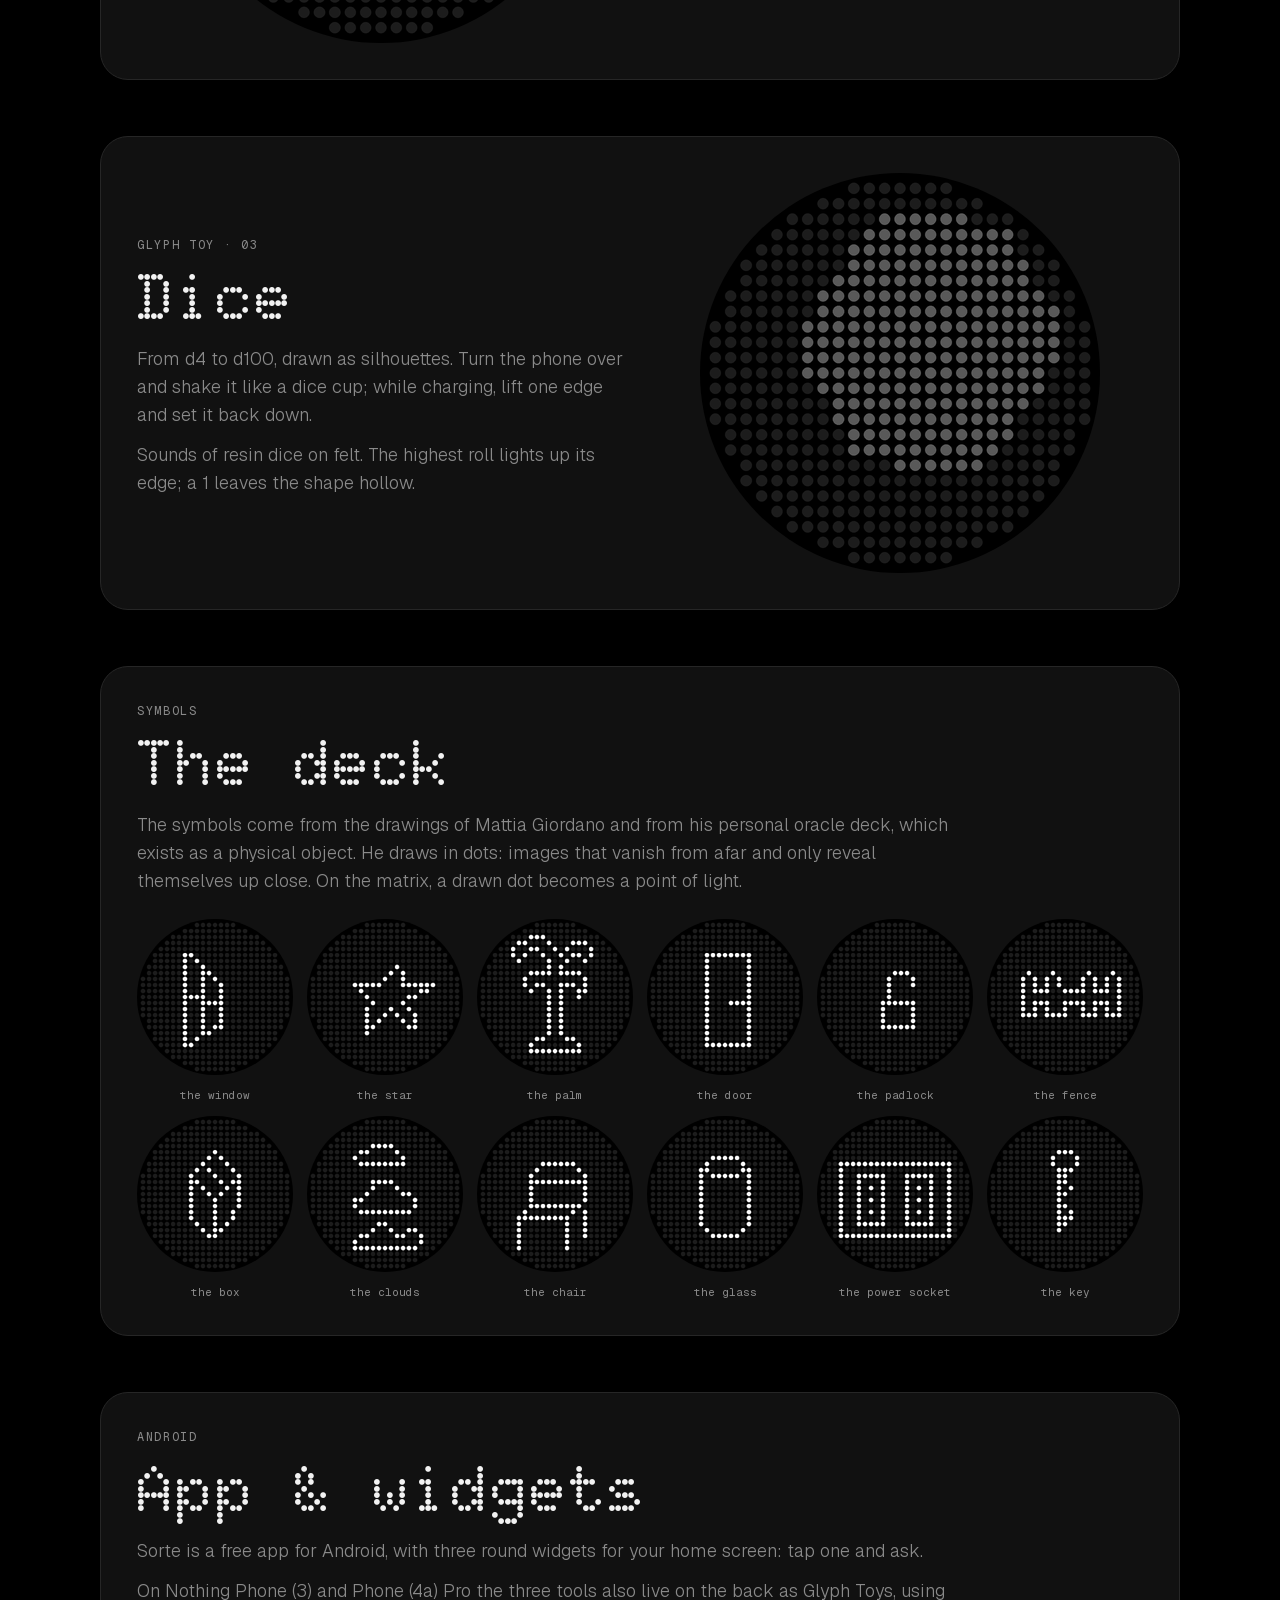
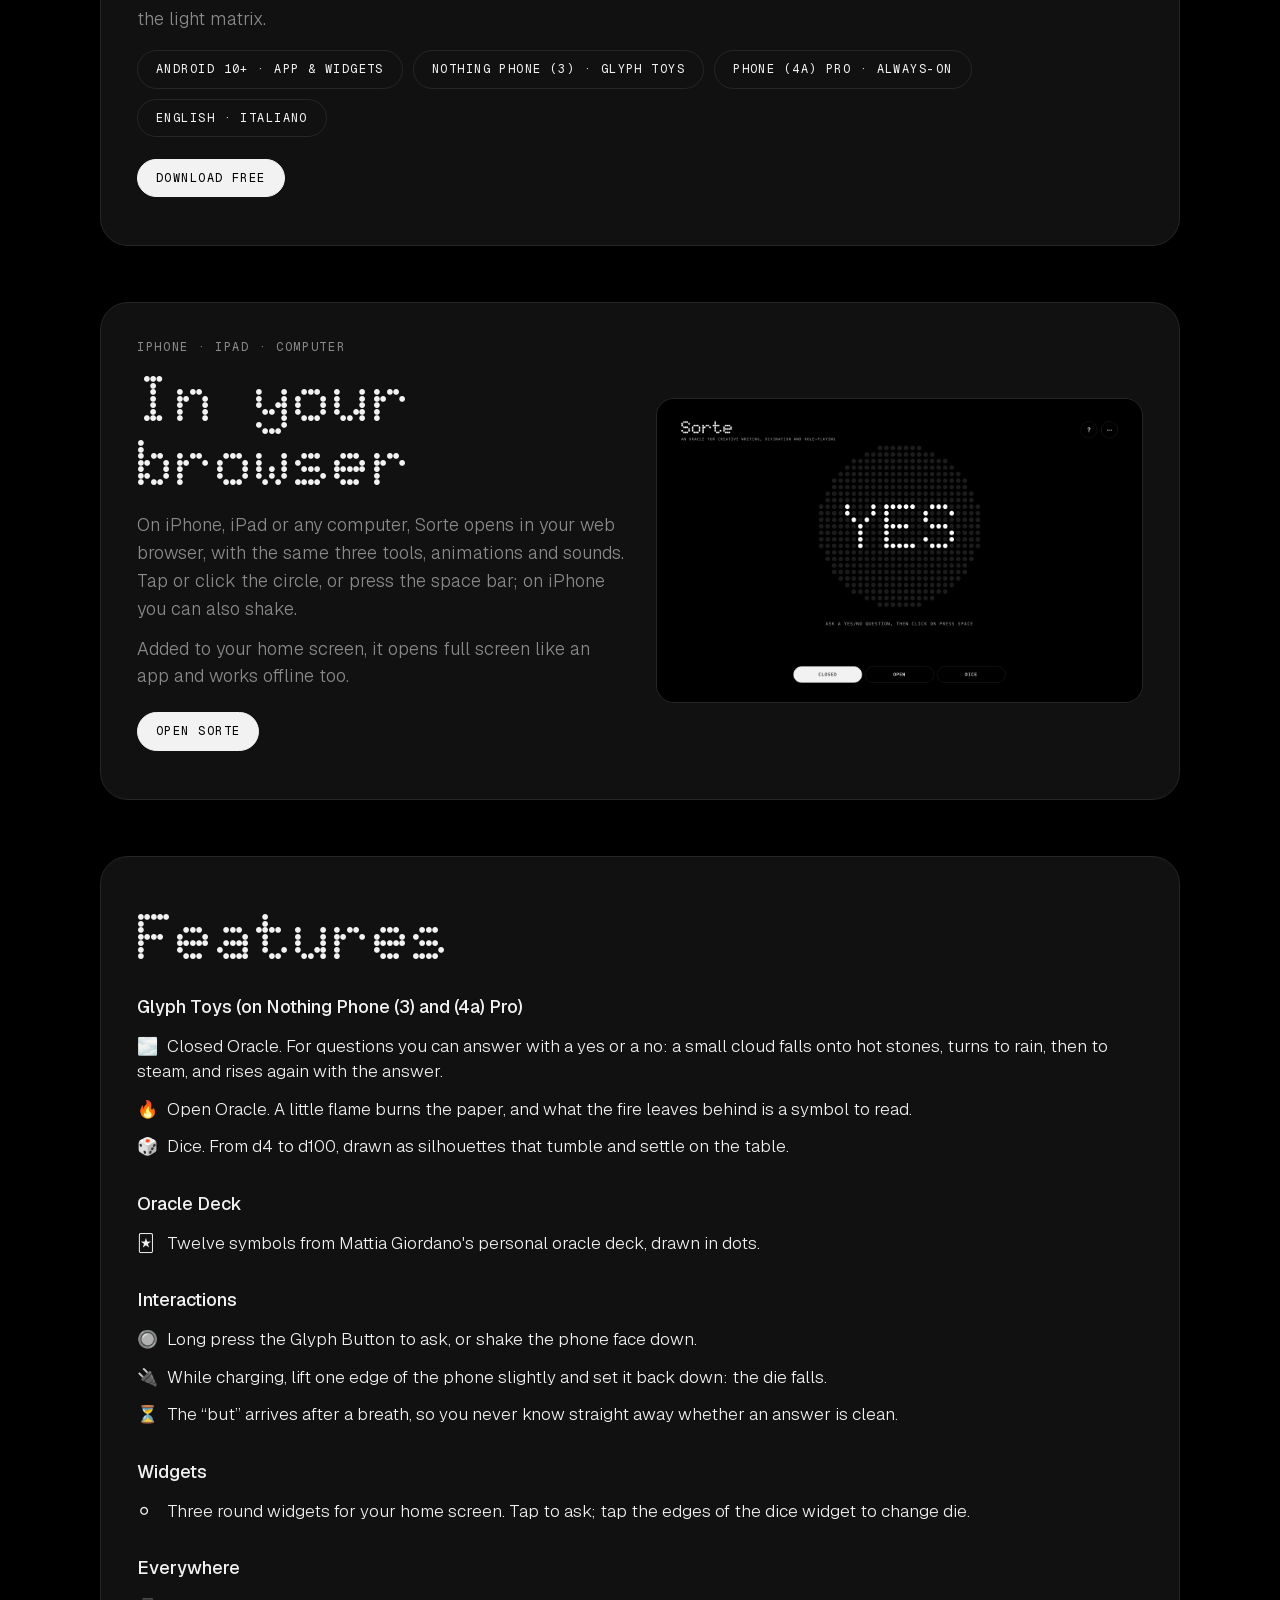
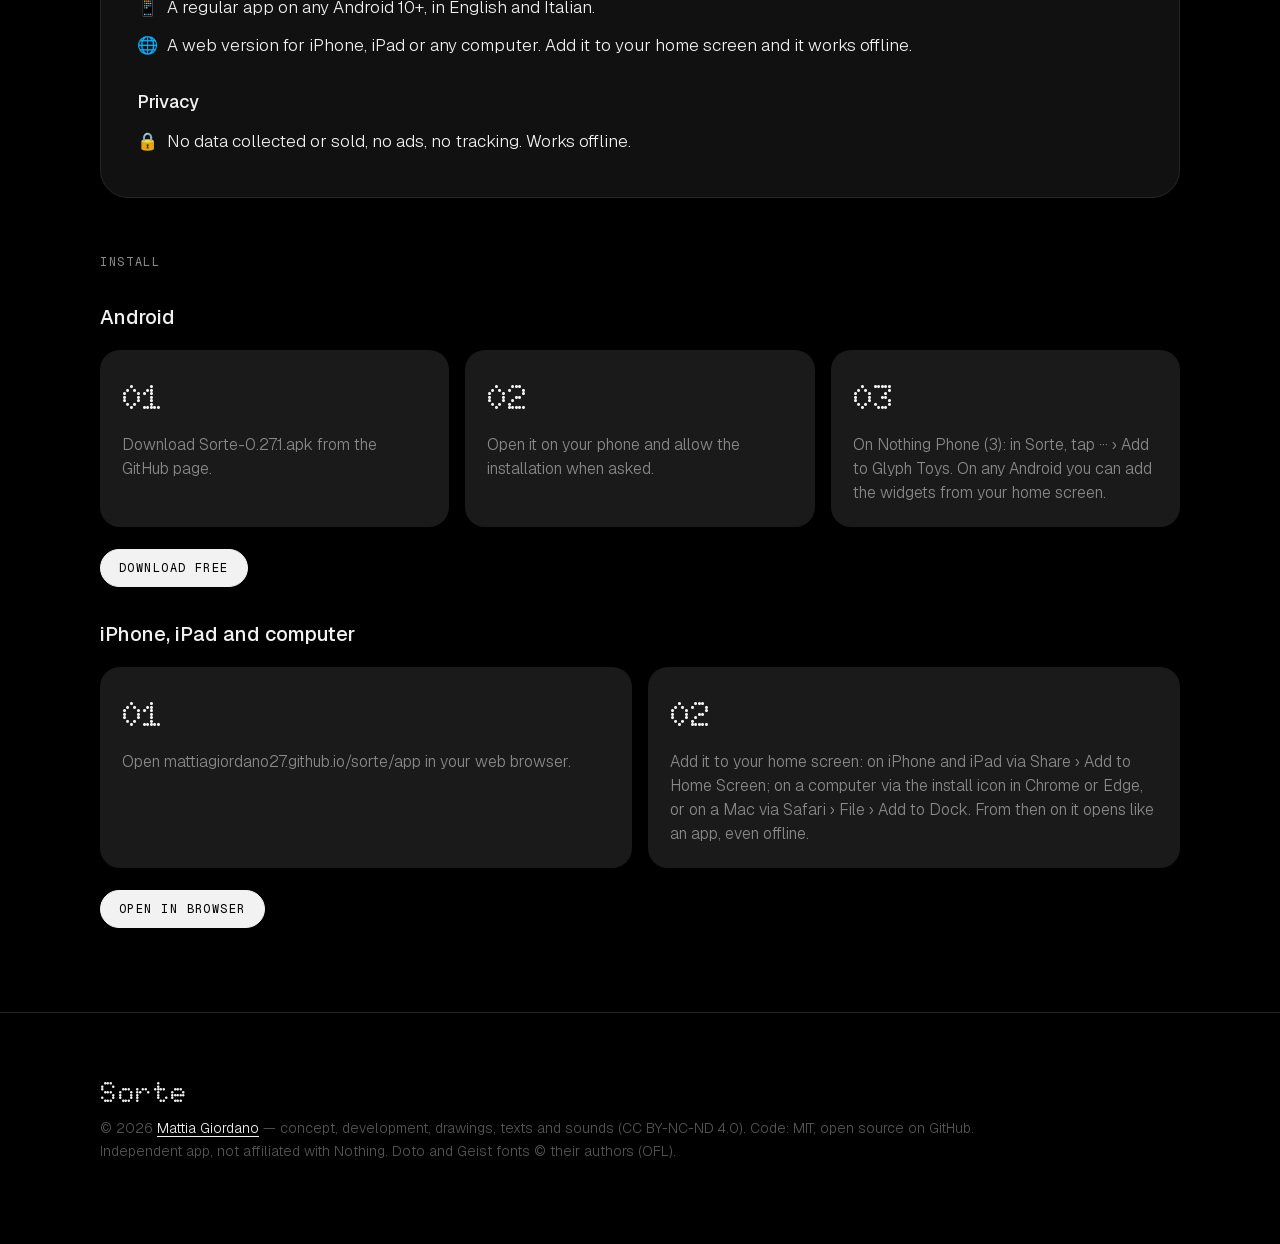
==== commit d2699c1e: "Testi: «on iPhone, iPad or any computer», «in your web browser»; «su iPhone, iPad o qualsiasi comput" ====
--- a/docs/index.html
+++ b/docs/index.html
@@ -4,7 +4,7 @@
 <meta charset="utf-8">
 <meta name="viewport" content="width=device-width,initial-scale=1">
 <title>Sorte — an oracle for creative writing, divination and role-playing</title>
-<meta name="description" content="A closed oracle made of steam, an open oracle made of fire, and dice. Glyph Toys for Nothing Phone (3), an app for Android, and a web version for iPhone, iPad and any computer. By Mattia Giordano.">
+<meta name="description" content="A closed oracle made of steam, an open oracle made of fire, and dice. Glyph Toys for Nothing Phone (3), an app for Android, and a web version for iPhone, iPad or any computer. By Mattia Giordano.">
 <meta property="og:title" content="Sorte">
 <meta property="og:description" content="An oracle for creative writing, divination and role-playing.">
 <meta property="og:image" content="https://mattiagiordano27.github.io/sorte/media/og.png">
@@ -22,7 +22,7 @@
 <meta name="author" content="Mattia Giordano">
 <meta name="keywords" content="Sorte, oracle, Nothing Phone 3, Glyph Toys, Glyph Matrix, divination, creative writing, solo role-playing, TTRPG, dice, web app, iPhone, Mattia Giordano, oracolo">
 <link rel="icon" href="media/icon.png">
-<script type="application/ld+json">{"@context": "https://schema.org", "@type": "SoftwareApplication", "name": "Sorte", "url": "https://mattiagiordano27.github.io/sorte/", "description": "An oracle for creative writing, divination and role-playing. Glyph Toys for Nothing Phone (3), an app for Android, and a web version for iPhone, iPad and any computer.", "applicationCategory": "GameApplication", "operatingSystem": "Android 10+, web browser", "inLanguage": ["en", "it"], "isAccessibleForFree": true, "offers": {"@type": "Offer", "price": "0", "priceCurrency": "EUR"}, "author": {"@type": "Person", "name": "Mattia Giordano"}, "image": "https://mattiagiordano27.github.io/sorte/media/og.png", "softwareVersion": "0.27.1", "downloadUrl": "https://github.com/mattiagiordano27/sorte/releases/latest", "installUrl": "https://mattiagiordano27.github.io/sorte/app/", "license": "https://opensource.org/licenses/MIT", "sameAs": ["https://github.com/mattiagiordano27/sorte", "https://mattiagiordano27.github.io/sorte/app/"]}</script>
+<script type="application/ld+json">{"@context": "https://schema.org", "@type": "SoftwareApplication", "name": "Sorte", "url": "https://mattiagiordano27.github.io/sorte/", "description": "An oracle for creative writing, divination and role-playing. Glyph Toys for Nothing Phone (3), an app for Android, and a web version for iPhone, iPad or any computer.", "applicationCategory": "GameApplication", "operatingSystem": "Android 10+, web browser", "inLanguage": ["en", "it"], "isAccessibleForFree": true, "offers": {"@type": "Offer", "price": "0", "priceCurrency": "EUR"}, "author": {"@type": "Person", "name": "Mattia Giordano"}, "image": "https://mattiagiordano27.github.io/sorte/media/og.png", "softwareVersion": "0.27.1", "downloadUrl": "https://github.com/mattiagiordano27/sorte/releases/latest", "installUrl": "https://mattiagiordano27.github.io/sorte/app/", "license": "https://opensource.org/licenses/MIT", "sameAs": ["https://github.com/mattiagiordano27/sorte", "https://mattiagiordano27.github.io/sorte/app/"]}</script>
 <link rel="stylesheet" href="fonts/fonts.css">
 <style>
   :root{
@@ -224,15 +224,15 @@
       <div>
         <div class="mono" data-en="iPhone · iPad · computer" data-it="iPhone · iPad · computer">iPhone · iPad · computer</div>
         <h2 class="dot" data-en="In your browser" data-it="Nel browser">In your browser</h2>
-        <p data-en="On iPhone, iPad and any computer, Sorte opens in your browser, with the same three tools, animations and sounds. Tap or click the circle, or press the space bar; on iPhone you can also shake."
-           data-it="Su iPhone, iPad e qualsiasi computer Sorte si apre nel browser, con gli stessi tre strumenti, le stesse animazioni e gli stessi suoni. Tocca o clicca il tondo, oppure premi la barra spaziatrice; su iPhone puoi anche scuotere.">
-          On iPhone, iPad and any computer, Sorte opens in your browser, with the same three tools, animations and sounds. Tap or click the circle, or press the space bar; on iPhone you can also shake.</p>
+        <p data-en="On iPhone, iPad or any computer, Sorte opens in your web browser, with the same three tools, animations and sounds. Tap or click the circle, or press the space bar; on iPhone you can also shake."
+           data-it="Su iPhone, iPad o qualsiasi computer Sorte si apre nel browser, con gli stessi tre strumenti, le stesse animazioni e gli stessi suoni. Tocca o clicca il tondo, oppure premi la barra spaziatrice; su iPhone puoi anche scuotere.">
+          On iPhone, iPad or any computer, Sorte opens in your web browser, with the same three tools, animations and sounds. Tap or click the circle, or press the space bar; on iPhone you can also shake.</p>
         <p data-en="Added to your home screen, it opens full screen like an app and works offline too."
            data-it="Aggiunta alla schermata Home, si apre a tutto schermo come un'app e funziona anche offline.">
           Added to your home screen, it opens full screen like an app and works offline too.</p>
         <p style="margin-top:22px"><a class="pill solid" href="https://mattiagiordano27.github.io/sorte/app/" data-en="Open Sorte" data-it="Apri Sorte">Open Sorte</a></p>
       </div>
-      <img class="shot" src="media/web.png" alt="Sorte in your browser on a computer" loading="lazy">
+      <img class="shot" src="media/web.png" alt="Sorte in a web browser on a computer" loading="lazy">
     </div>
   </section>
   <section class="news" id="features">
@@ -258,7 +258,7 @@
         <h3>Everywhere</h3>
         <ul>
           <li><span>📱</span>A regular app on any Android 10+, in English and Italian.</li>
-          <li><span>🌐</span>A web version for iPhone, iPad and any computer. Add it to your home screen and it works offline.</li>
+          <li><span>🌐</span>A web version for iPhone, iPad or any computer. Add it to your home screen and it works offline.</li>
         </ul>
         <h3>Privacy</h3>
         <ul><li><span>🔒</span>No data collected or sold, no ads, no tracking. Works offline.</li></ul>
@@ -283,7 +283,7 @@
         <h3>Ovunque</h3>
         <ul>
           <li><span>📱</span>App per ogni Android 10+, in italiano e in inglese.</li>
-          <li><span>🌐</span>Una versione web per iPhone, iPad e qualsiasi computer. Aggiungila alla schermata Home e funziona anche offline.</li>
+          <li><span>🌐</span>Una versione web per iPhone, iPad o qualsiasi computer. Aggiungila alla schermata Home e funziona anche offline.</li>
         </ul>
         <h3>Privacy</h3>
         <ul><li><span>🔒</span>Nessun dato raccolto né venduto, niente pubblicità né tracciamento. Funziona offline.</li></ul>
@@ -302,7 +302,7 @@
     <p style="margin-top:22px"><a class="pill solid" href="https://github.com/mattiagiordano27/sorte/releases/latest" data-en="Download free" data-it="Scarica gratis">Download free</a></p>
     <h3 class="group" data-en="iPhone, iPad and computer" data-it="iPhone, iPad e computer">iPhone, iPad and computer</h3>
     <div class="steps two">
-      <div data-en="Open mattiagiordano27.github.io/sorte/app in your browser." data-it="Apri mattiagiordano27.github.io/sorte/app nel browser.">Open mattiagiordano27.github.io/sorte/app in your browser.</div>
+      <div data-en="Open mattiagiordano27.github.io/sorte/app in your web browser." data-it="Apri mattiagiordano27.github.io/sorte/app nel browser.">Open mattiagiordano27.github.io/sorte/app in your web browser.</div>
       <div data-en="Add it to your home screen: on iPhone and iPad via Share › Add to Home Screen; on a computer via the install icon in Chrome or Edge, or on a Mac via Safari › File › Add to Dock. From then on it opens like an app, even offline." data-it="Aggiungila alla schermata Home: su iPhone e iPad da Condividi › Aggiungi alla schermata Home; sul computer dall'icona di installazione di Chrome o Edge, o su Mac da Safari › File › Aggiungi al Dock. Da lì si apre come un'app, anche offline.">Add it to your home screen: on iPhone and iPad via Share › Add to Home Screen; on a computer via the install icon in Chrome or Edge, or on a Mac via Safari › File › Add to Dock. From then on it opens like an app, even offline.</div>
     </div>
     <p style="margin-top:22px"><a class="pill solid" href="https://mattiagiordano27.github.io/sorte/app/" data-en="Open in browser" data-it="Apri nel browser">Open in browser</a></p>
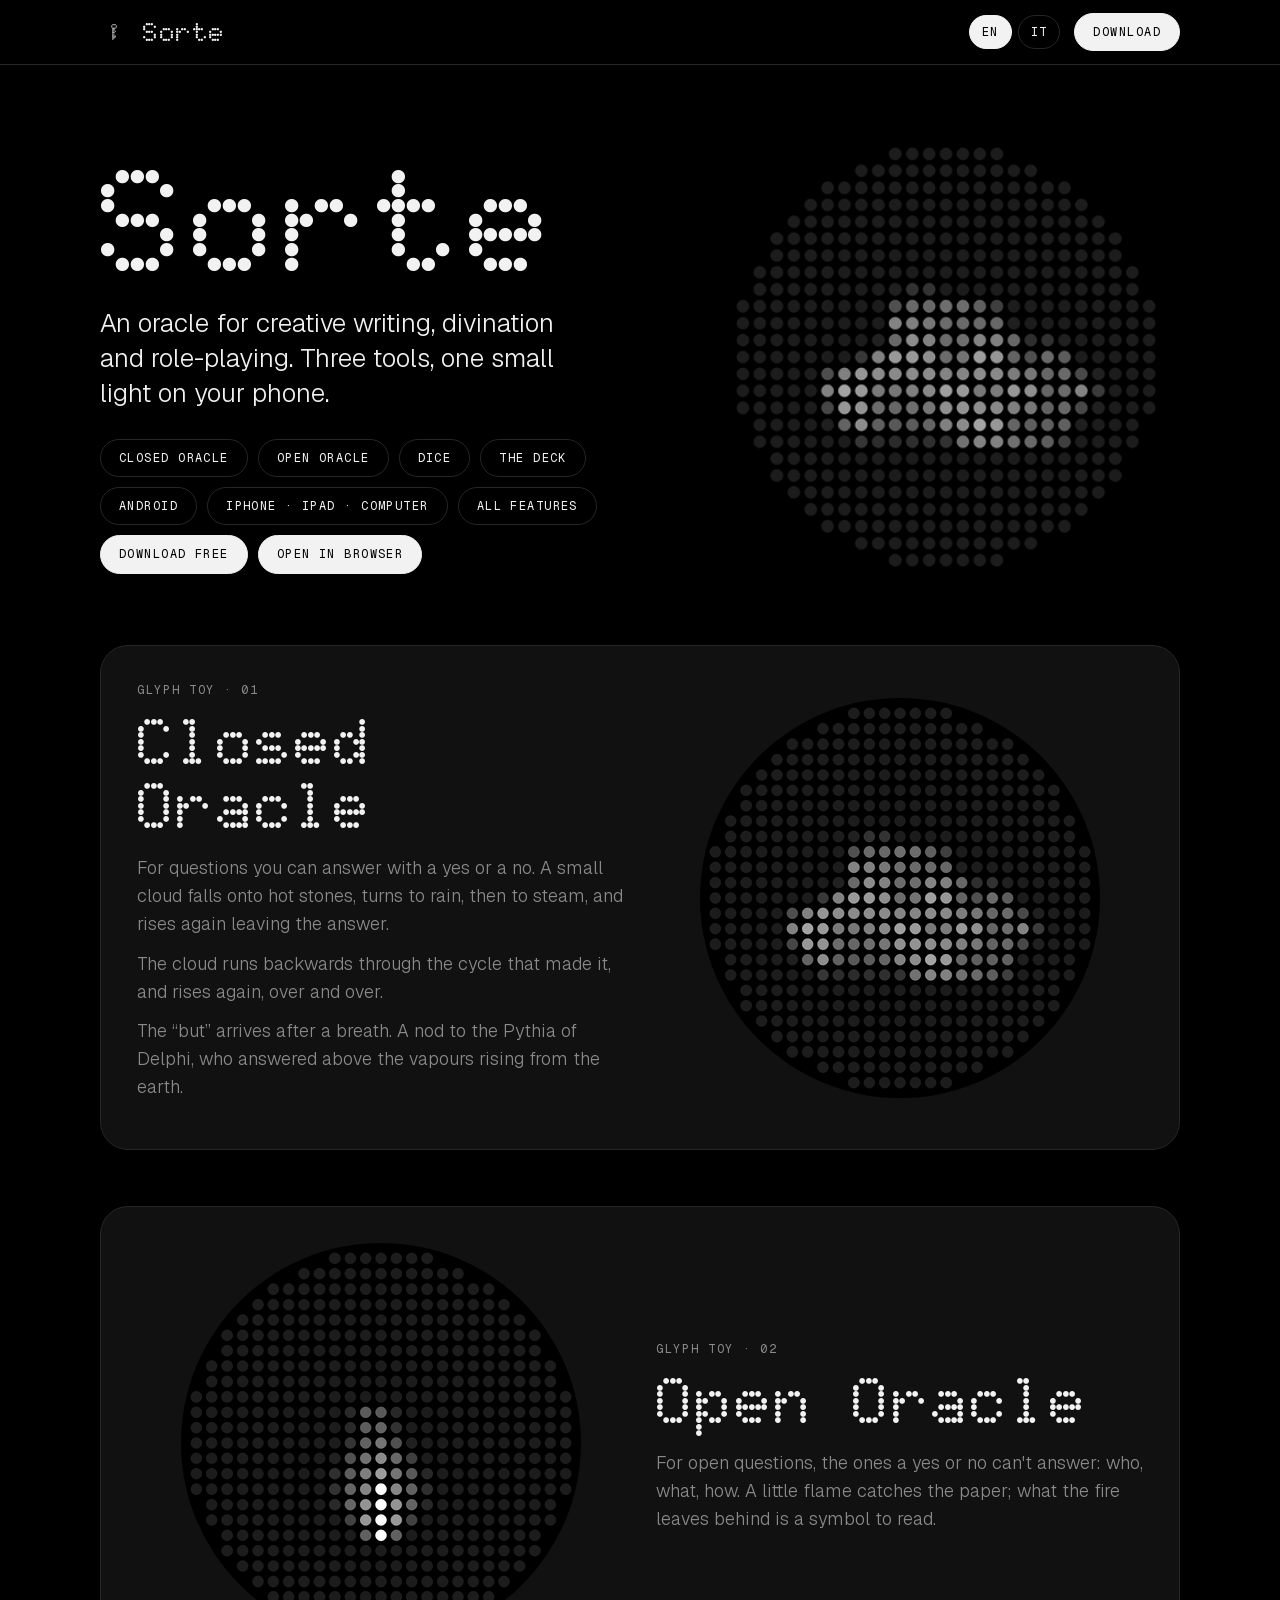
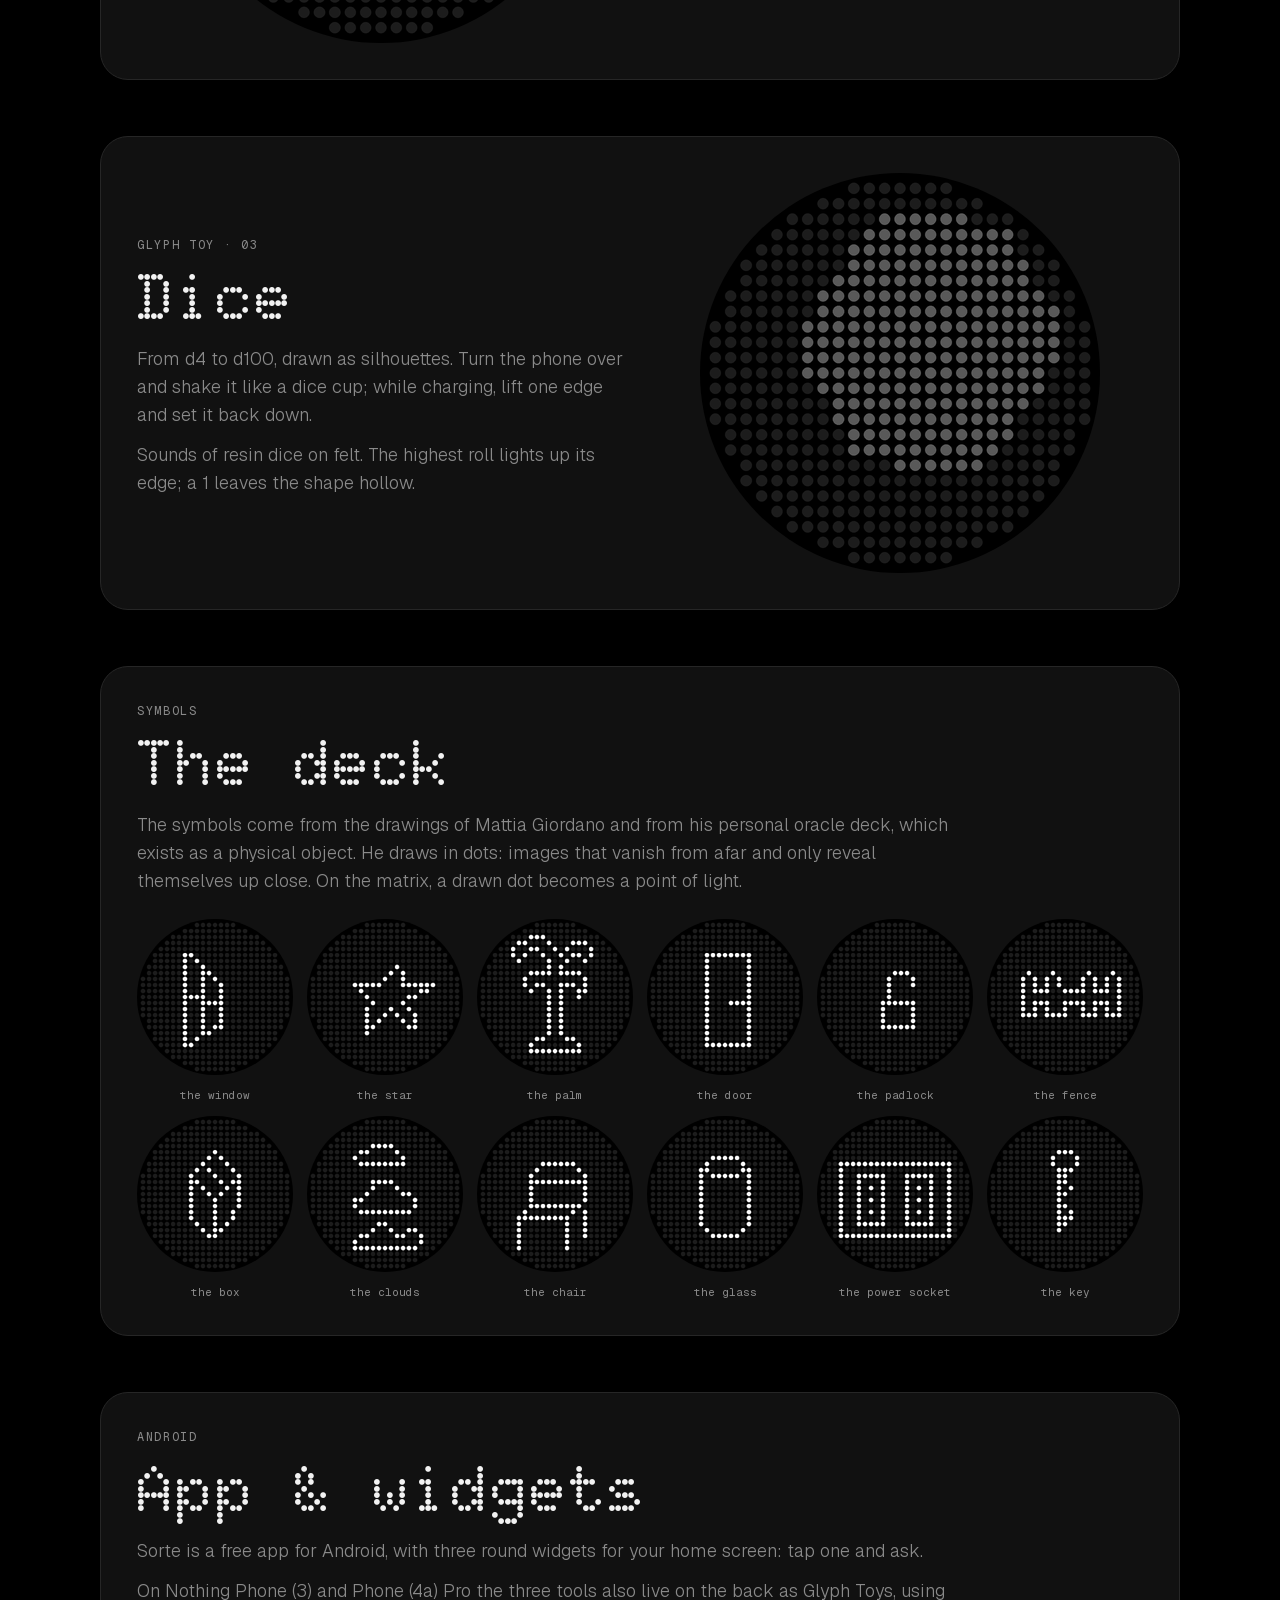
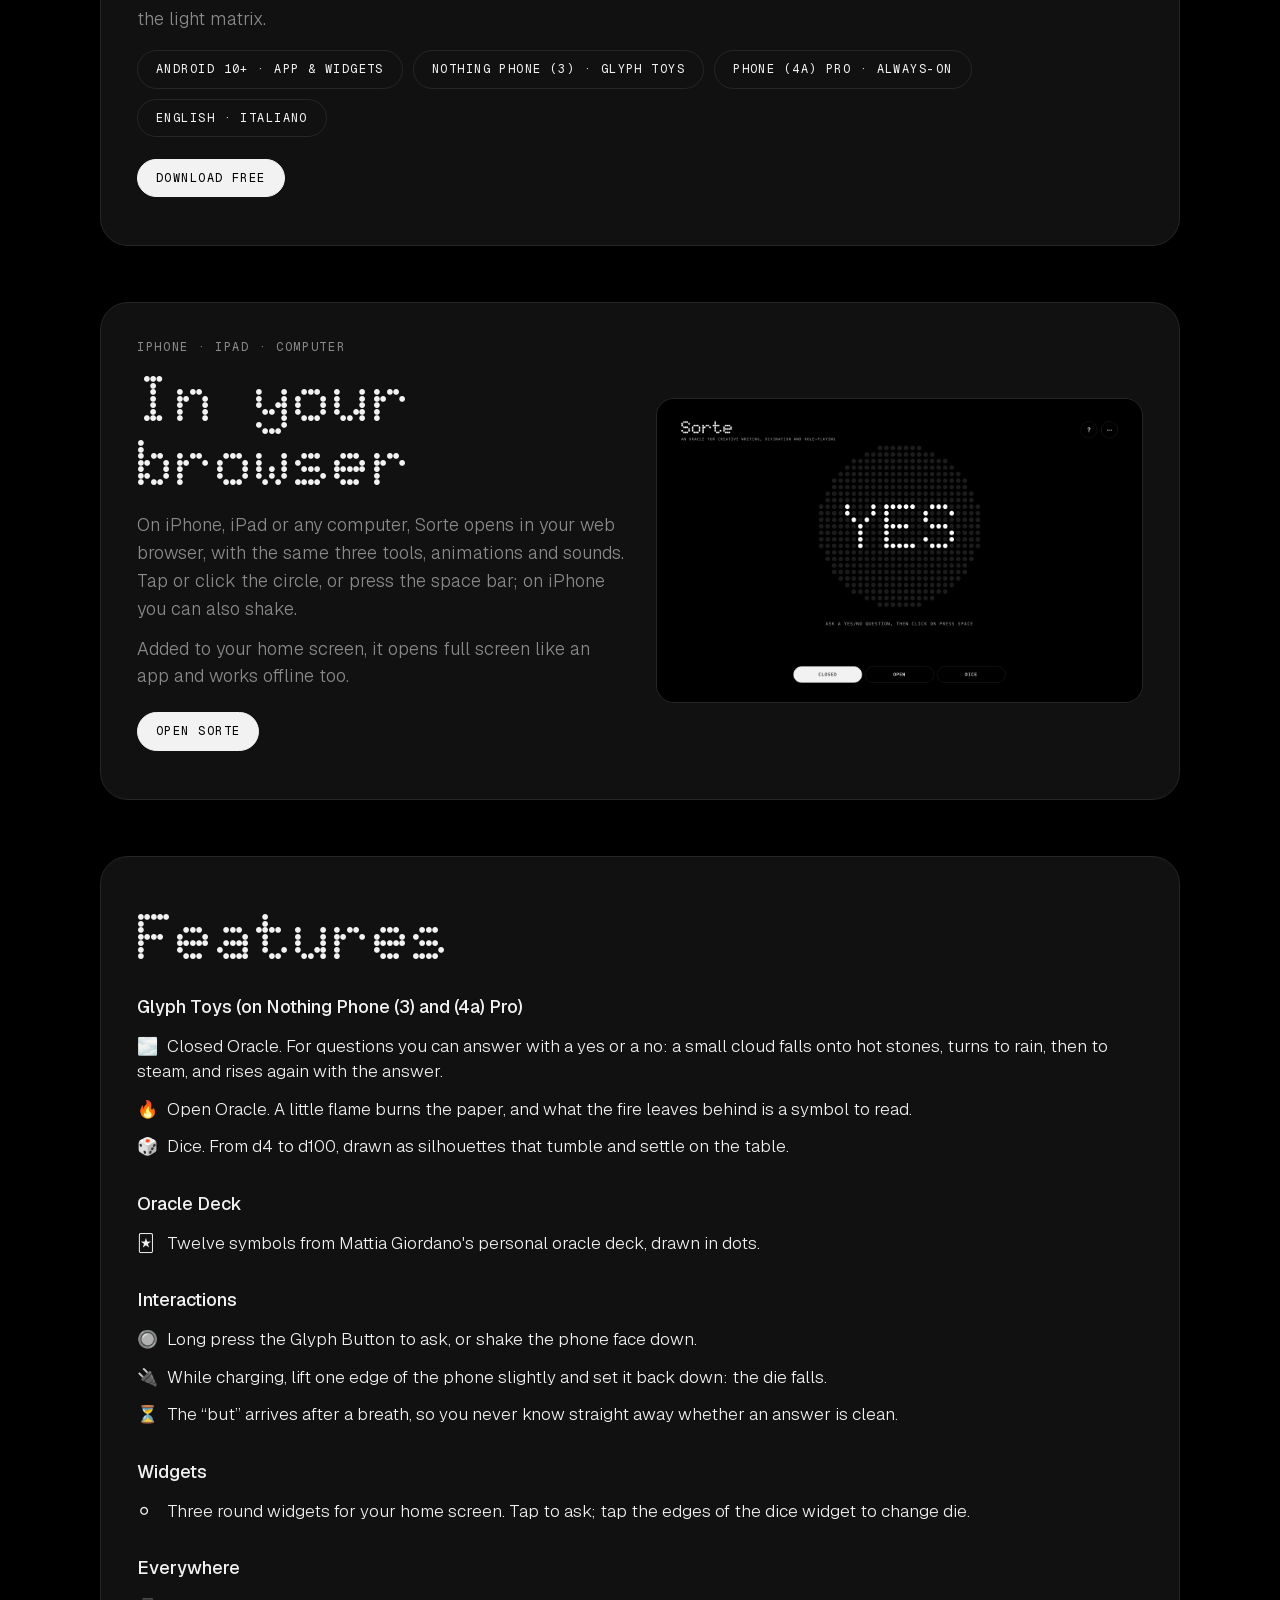
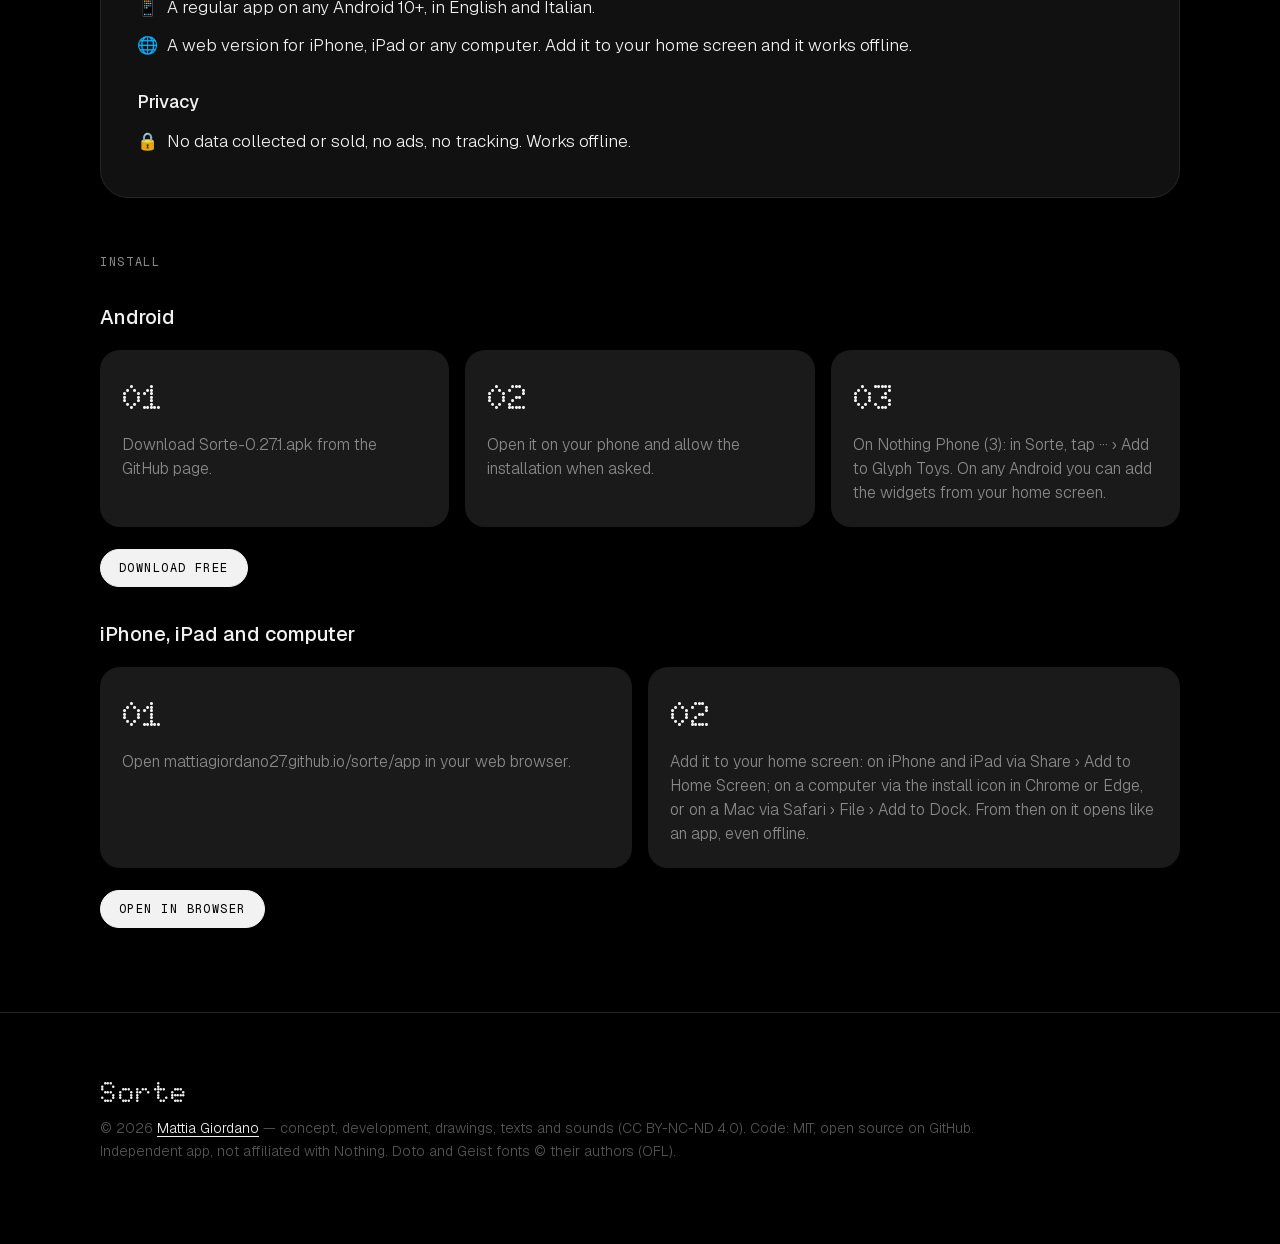
==== commit c9eda7b2: "Anteprima della landing: gratis su Android, iPhone, iPad e browser" ====
--- a/docs/index.html
+++ b/docs/index.html
@@ -7,7 +7,7 @@
 <meta name="description" content="A closed oracle made of steam, an open oracle made of fire, and dice. Glyph Toys for Nothing Phone (3), an app for Android, and a web version for iPhone, iPad or any computer. By Mattia Giordano.">
 <meta property="og:title" content="Sorte">
 <meta property="og:description" content="An oracle for creative writing, divination and role-playing.">
-<meta property="og:image" content="https://mattiagiordano27.github.io/sorte/media/og.png">
+<meta property="og:image" content="https://mattiagiordano27.github.io/sorte/media/og.png?v=2">
 <meta property="og:image:width" content="1024">
 <meta property="og:image:height" content="500">
 <meta property="og:image:alt" content="Sorte, a dotted key: an oracle for creative writing, divination and role-playing">
@@ -17,12 +17,12 @@
 <meta name="twitter:card" content="summary_large_image">
 <meta name="twitter:title" content="Sorte">
 <meta name="twitter:description" content="An oracle for creative writing, divination and role-playing. Nothing Phone (3), Android, and the web.">
-<meta name="twitter:image" content="https://mattiagiordano27.github.io/sorte/media/og.png">
+<meta name="twitter:image" content="https://mattiagiordano27.github.io/sorte/media/og.png?v=2">
 <link rel="canonical" href="https://mattiagiordano27.github.io/sorte/">
 <meta name="author" content="Mattia Giordano">
 <meta name="keywords" content="Sorte, oracle, Nothing Phone 3, Glyph Toys, Glyph Matrix, divination, creative writing, solo role-playing, TTRPG, dice, web app, iPhone, Mattia Giordano, oracolo">
 <link rel="icon" href="media/icon.png">
-<script type="application/ld+json">{"@context": "https://schema.org", "@type": "SoftwareApplication", "name": "Sorte", "url": "https://mattiagiordano27.github.io/sorte/", "description": "An oracle for creative writing, divination and role-playing. Glyph Toys for Nothing Phone (3), an app for Android, and a web version for iPhone, iPad or any computer.", "applicationCategory": "GameApplication", "operatingSystem": "Android 10+, web browser", "inLanguage": ["en", "it"], "isAccessibleForFree": true, "offers": {"@type": "Offer", "price": "0", "priceCurrency": "EUR"}, "author": {"@type": "Person", "name": "Mattia Giordano"}, "image": "https://mattiagiordano27.github.io/sorte/media/og.png", "softwareVersion": "0.27.1", "downloadUrl": "https://github.com/mattiagiordano27/sorte/releases/latest", "installUrl": "https://mattiagiordano27.github.io/sorte/app/", "license": "https://opensource.org/licenses/MIT", "sameAs": ["https://github.com/mattiagiordano27/sorte", "https://mattiagiordano27.github.io/sorte/app/"]}</script>
+<script type="application/ld+json">{"@context": "https://schema.org", "@type": "SoftwareApplication", "name": "Sorte", "url": "https://mattiagiordano27.github.io/sorte/", "description": "An oracle for creative writing, divination and role-playing. Glyph Toys for Nothing Phone (3), an app for Android, and a web version for iPhone, iPad or any computer.", "applicationCategory": "GameApplication", "operatingSystem": "Android 10+, web browser", "inLanguage": ["en", "it"], "isAccessibleForFree": true, "offers": {"@type": "Offer", "price": "0", "priceCurrency": "EUR"}, "author": {"@type": "Person", "name": "Mattia Giordano"}, "image": "https://mattiagiordano27.github.io/sorte/media/og.png?v=2", "softwareVersion": "0.27.1", "downloadUrl": "https://github.com/mattiagiordano27/sorte/releases/latest", "installUrl": "https://mattiagiordano27.github.io/sorte/app/", "license": "https://opensource.org/licenses/MIT", "sameAs": ["https://github.com/mattiagiordano27/sorte", "https://mattiagiordano27.github.io/sorte/app/"]}</script>
 <link rel="stylesheet" href="fonts/fonts.css">
 <style>
   :root{
